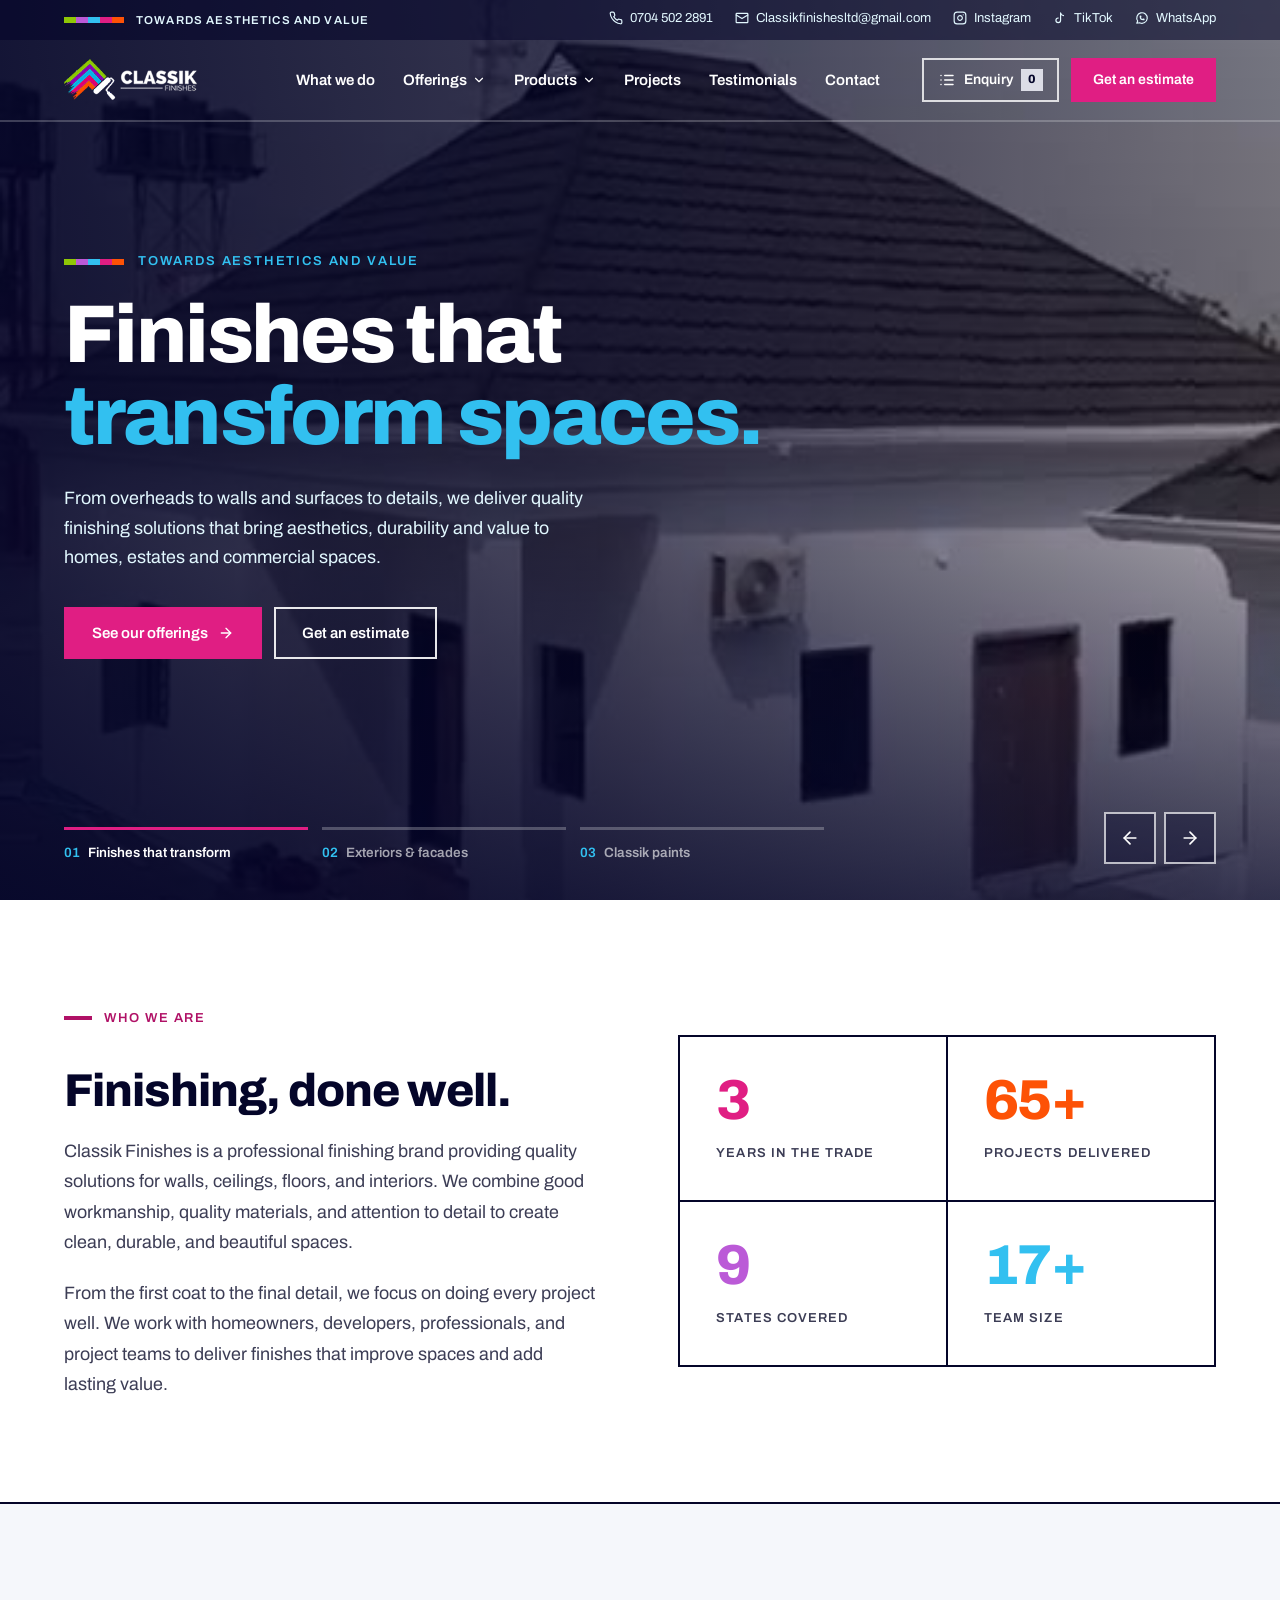
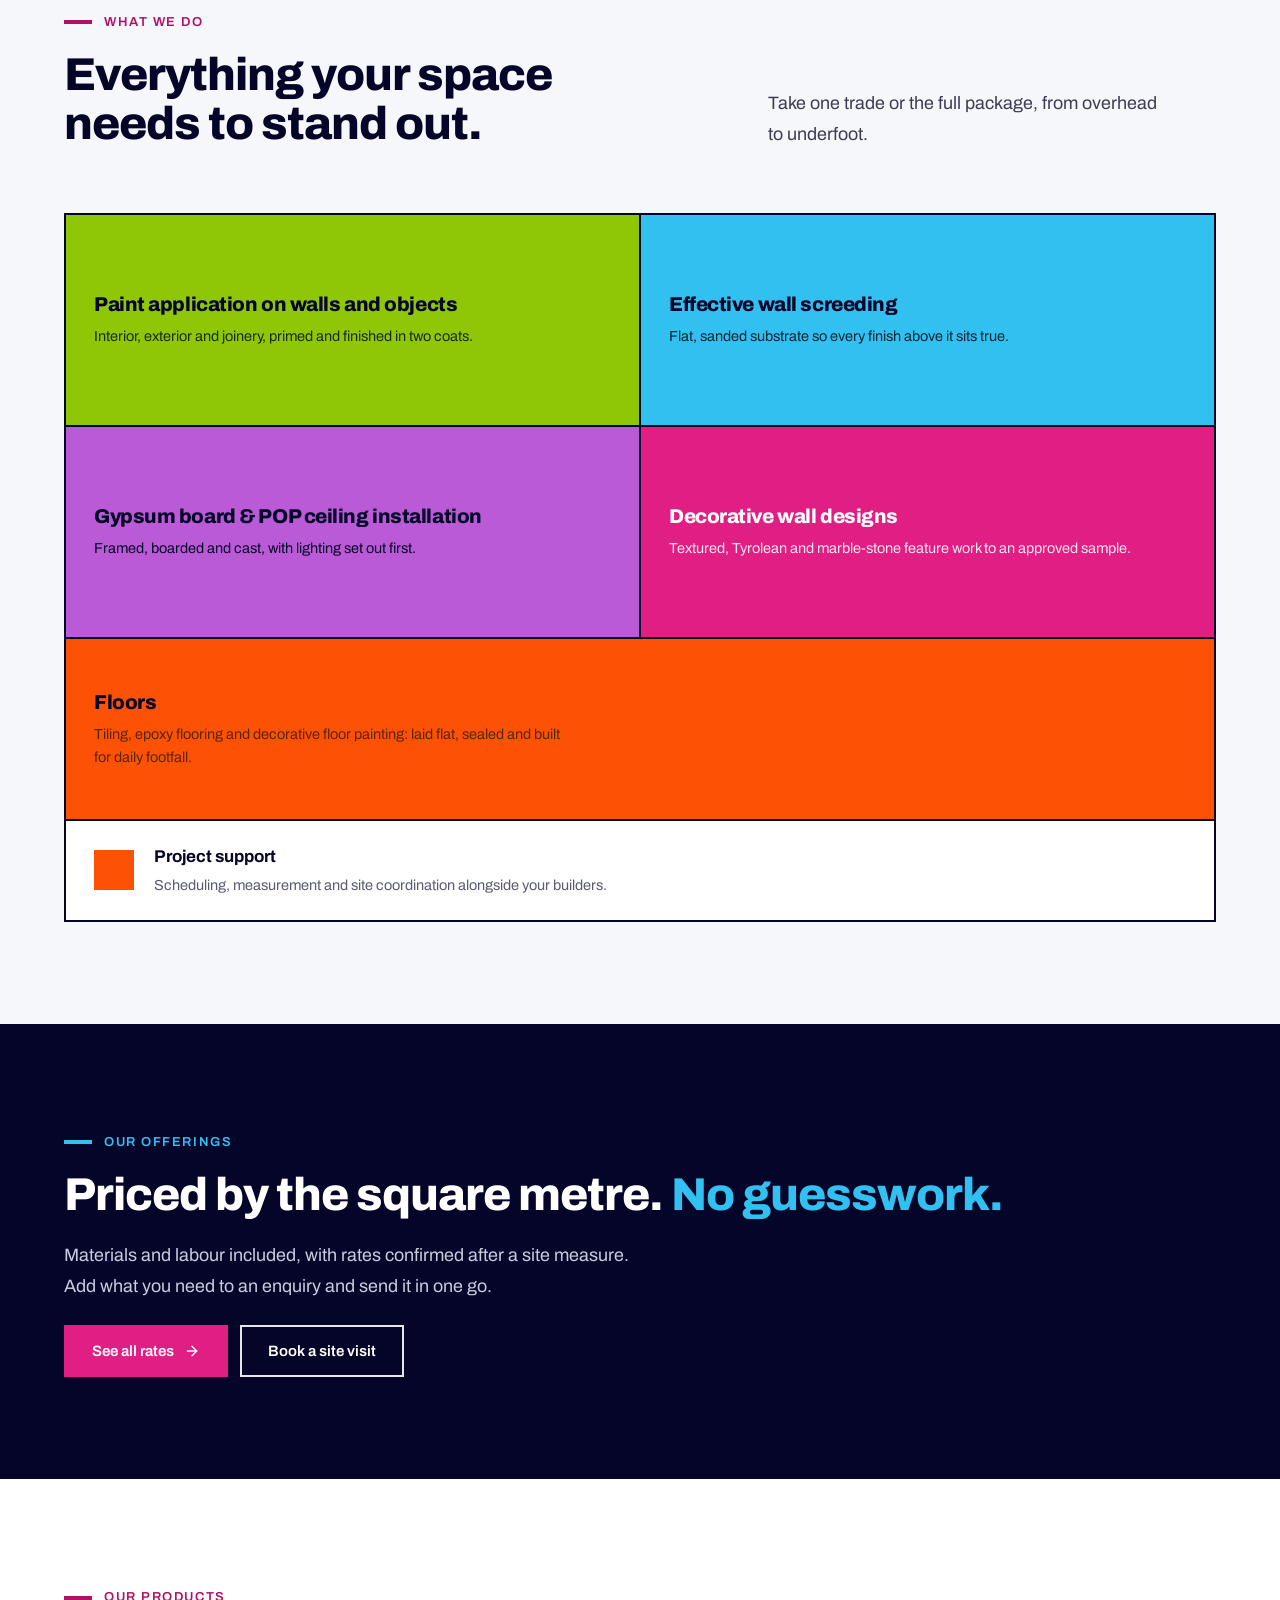
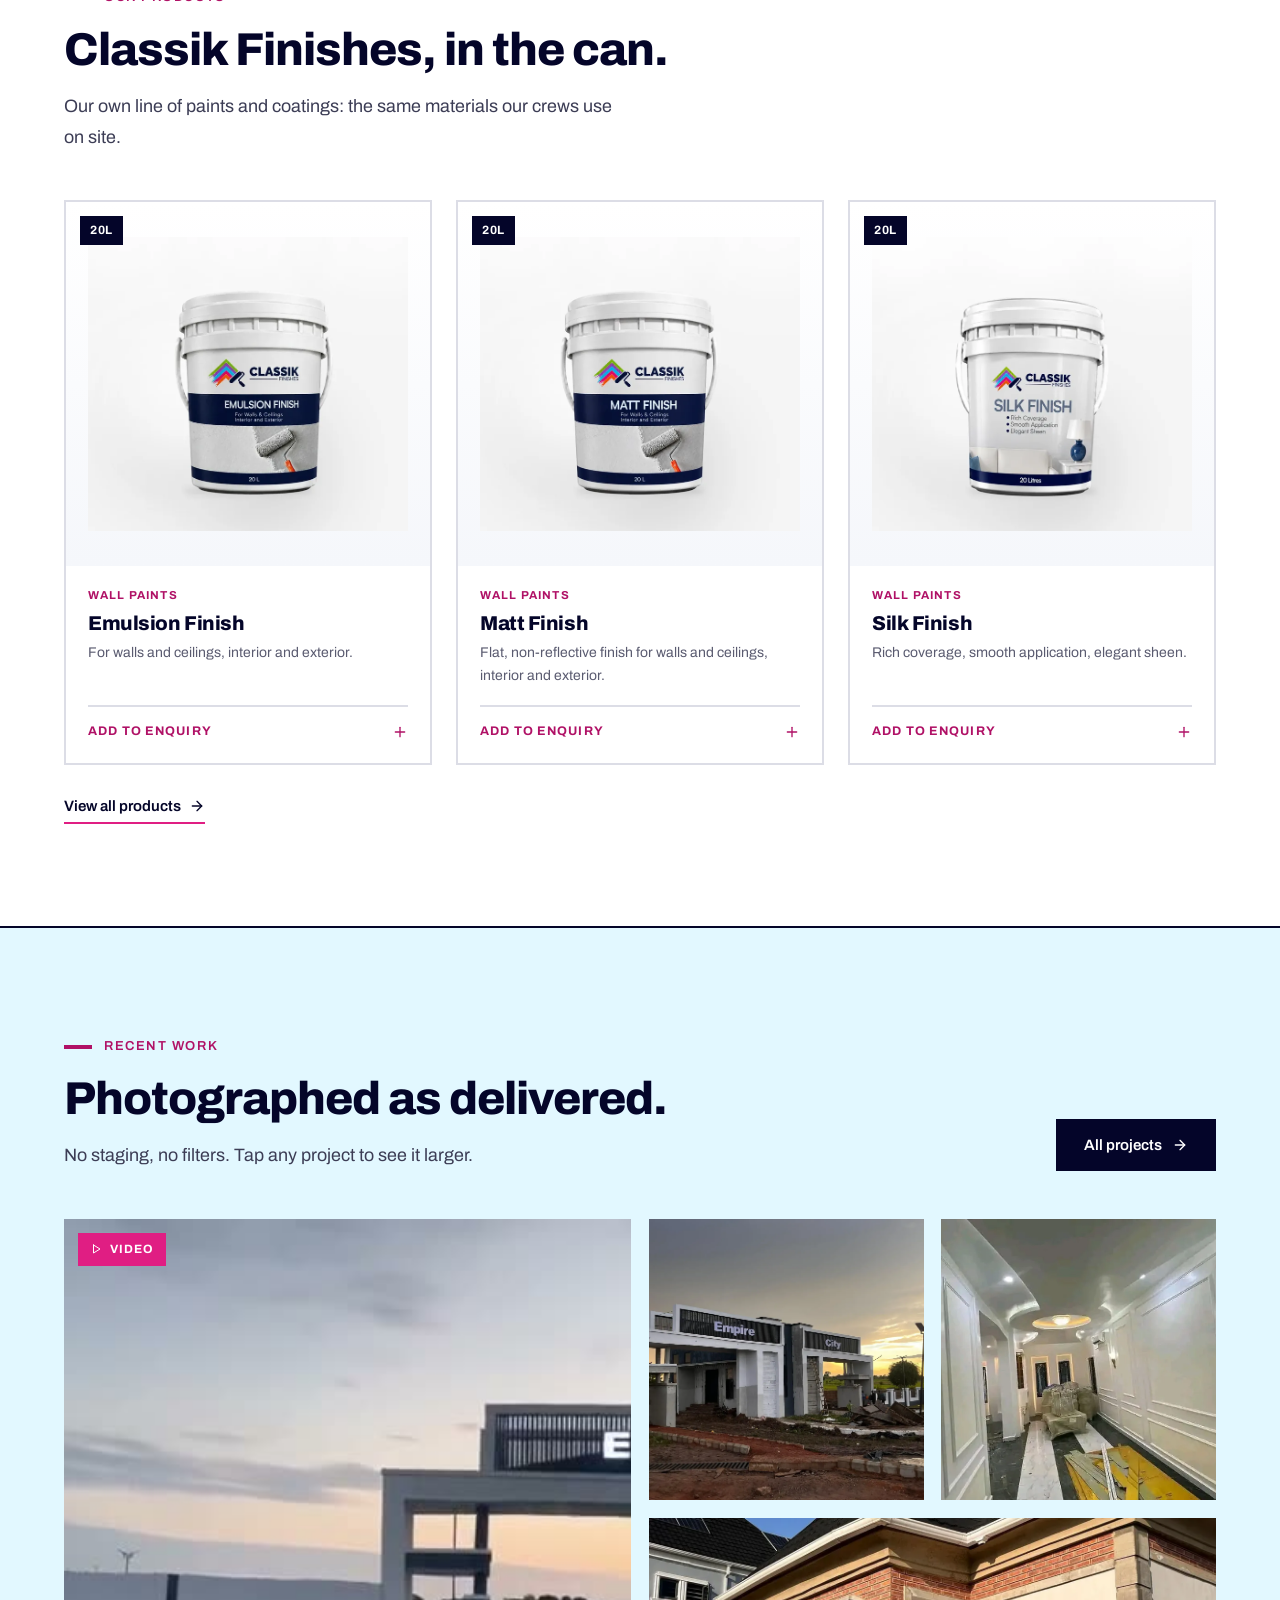
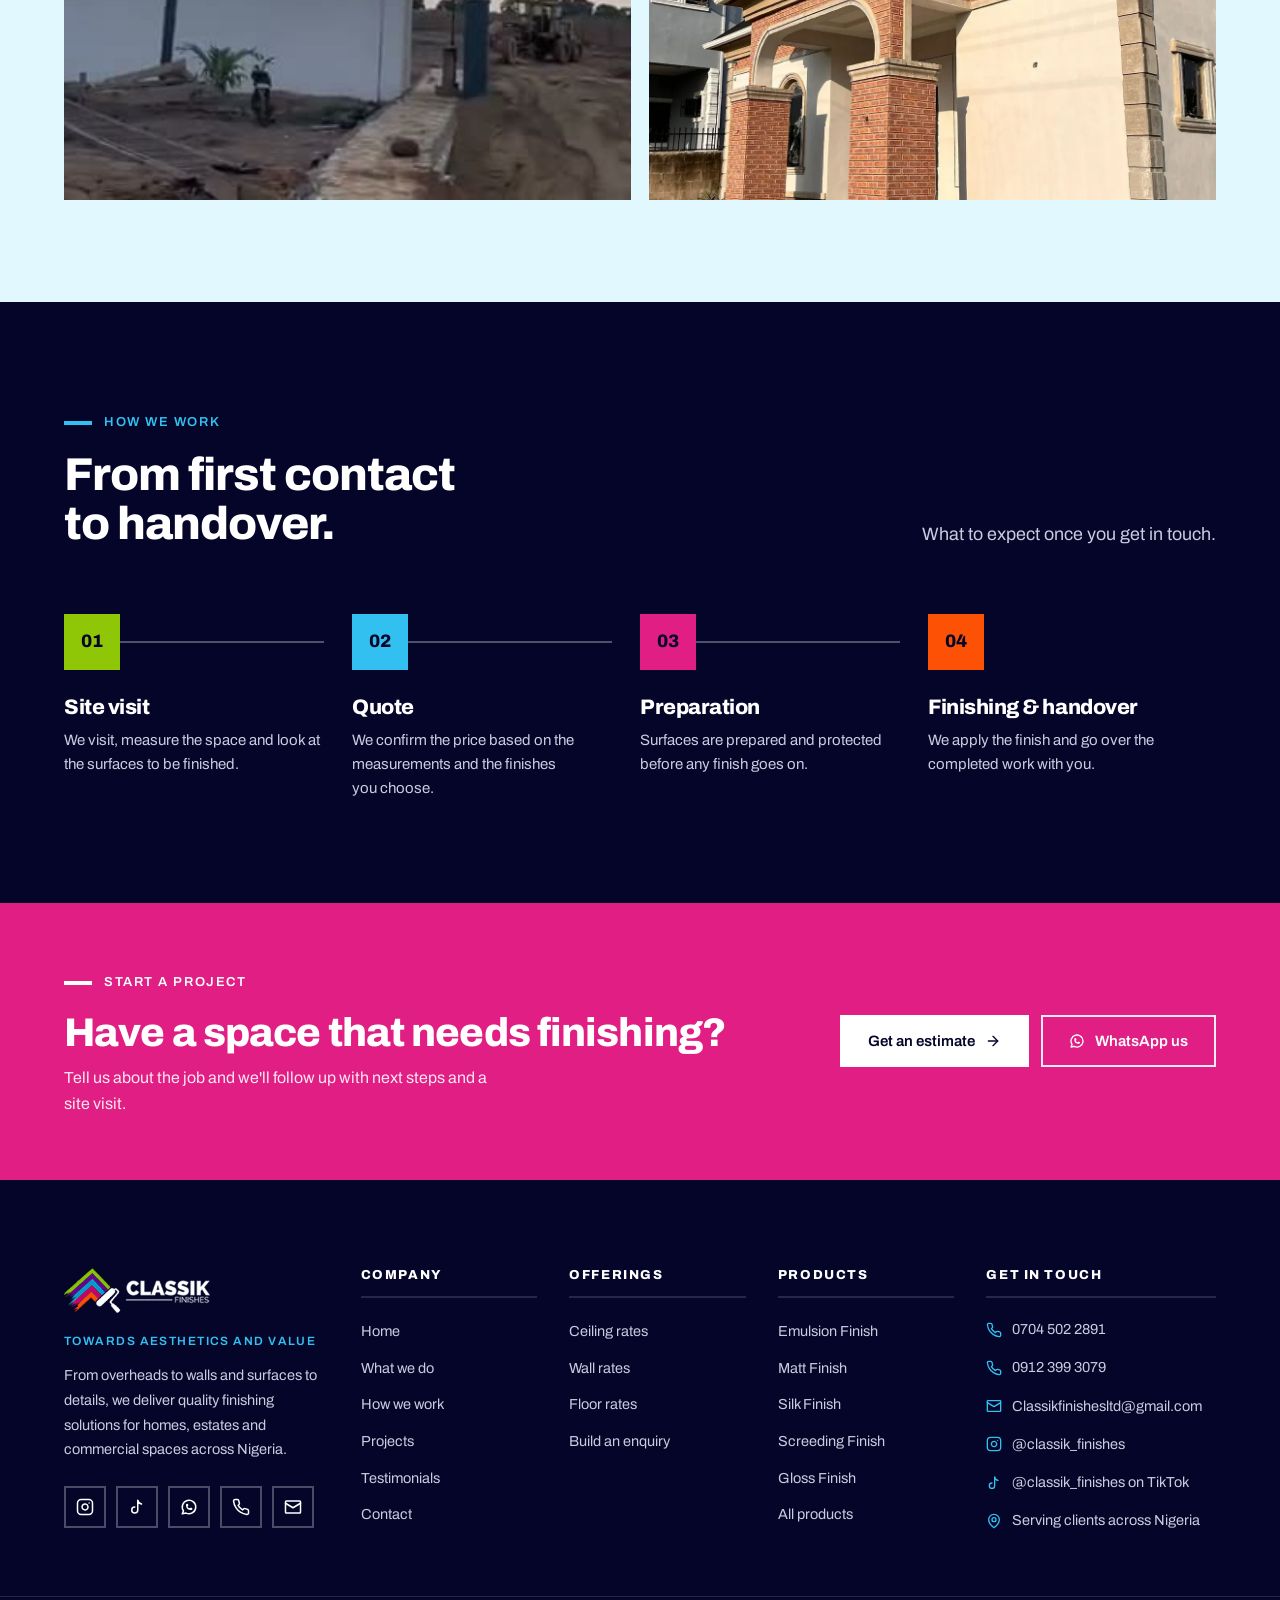
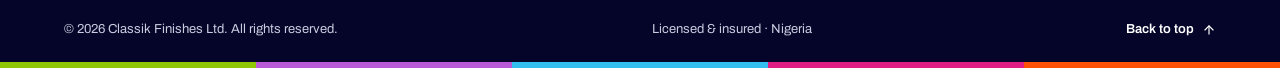
==== index.html @ c13b4e9f "Add Screeding Finish product; product showcase image on hero slide 3 - Screeding Finish (20L, base c" ====
<!DOCTYPE html>
<html lang="en">
<head>
<meta charset="utf-8">
<meta name="viewport" content="width=device-width, initial-scale=1">
<title>Classik Finishes — Painting, screeding, ceilings and floors in Nigeria</title>
<meta name="description" content="Classik Finishes delivers quality finishing for homes, estates and commercial spaces: paint application, wall screeding, POP and gypsum ceilings, decorative walls and floors, plus our own line of paints.">
<meta name="theme-color" content="#040529">
<meta property="og:title" content="Classik Finishes — Finishes that transform spaces">
<meta property="og:description" content="Quality finishing solutions for homes, estates and commercial spaces across Nigeria.">
<meta property="og:image" content="assets/img/exterior-after-porch.webp">
<link rel="icon" href="assets/img/favicon.png">
<link rel="preconnect" href="https://fonts.googleapis.com">
<link rel="preconnect" href="https://fonts.gstatic.com" crossorigin>
<link rel="stylesheet" href="https://fonts.googleapis.com/css2?family=Archivo:wght@400;500;600;700;800&display=swap">
<link rel="stylesheet" href="assets/css/site.css">
<script>document.documentElement.classList.add("js")</script>
<script src="assets/js/data.js"></script>
<script src="assets/js/site.js" defer></script>
</head>
<body id="top" class="has-hero" data-page="home">
<script src="assets/js/layout.js" data-part="header"></script>

<main id="main">

  <!-- Hero slider -->
  <section class="hero" data-hero aria-roledescription="carousel" aria-label="Highlights">
    <div class="hero-slide is-active" aria-roledescription="slide" aria-label="1 of 3">
      <div class="hero-media">
        <video src="uploads/videos/shiju-video1-web.mp4" poster="assets/img/poster-shiju-video1.jpg" muted playsinline preload="auto" aria-hidden="true"></video>
      </div>
      <div class="container hero-content">
        <p class="hero-kicker hero-anim"><span class="brandbar" aria-hidden="true"><i></i><i></i><i></i><i></i><i></i></span>Towards aesthetics and value</p>
        <h1 class="hero-title hero-anim">Finishes that <span class="hl-cyan">transform spaces.</span></h1>
        <p class="hero-copy hero-anim">From overheads to walls and surfaces to details, we deliver quality finishing solutions that bring aesthetics, durability and value to homes, estates and commercial spaces.</p>
        <div class="btn-row hero-anim">
          <a class="btn btn-primary" href="offerings/">See our offerings <svg class="icon" width="16" height="16" viewBox="0 0 24 24" fill="none" stroke="currentColor" stroke-width="2" stroke-linecap="round" stroke-linejoin="round" aria-hidden="true"><path d="M5 12h14"/><path d="m12 5 7 7-7 7"/></svg></a>
          <a class="btn btn-outline-light" href="contact/">Get an estimate</a>
        </div>
      </div>
    </div>

    <div class="hero-slide" aria-roledescription="slide" aria-label="2 of 3">
      <div class="hero-media"><video src="uploads/videos/shiju-video2-web.mp4" poster="assets/img/poster-shiju-video2.jpg" muted playsinline preload="metadata" aria-hidden="true"></video></div>
      <div class="container hero-content">
        <p class="hero-kicker hero-anim"><span class="brandbar" aria-hidden="true"><i></i><i></i><i></i><i></i><i></i></span>Exteriors &amp; facades</p>
        <p class="hero-title hero-anim">Exteriors brought <span class="hl-green">back to life.</span></p>
        <p class="hero-copy hero-anim">Screeded, primed and coated to last. See what a Classik finish does for a building, from bare render to handover.</p>
        <div class="btn-row hero-anim">
          <a class="btn btn-primary" href="projects/">View our projects <svg class="icon" width="16" height="16" viewBox="0 0 24 24" fill="none" stroke="currentColor" stroke-width="2" stroke-linecap="round" stroke-linejoin="round" aria-hidden="true"><path d="M5 12h14"/><path d="m12 5 7 7-7 7"/></svg></a>
          <a class="btn btn-outline-light" href="offerings/#walls">Wall finishes</a>
        </div>
      </div>
    </div>

    <div class="hero-slide is-product" aria-roledescription="slide" aria-label="3 of 3">
      <div class="hero-media"><img src="assets/img/hero-products-showcase.webp" alt="Classik Matt, Silk and Emulsion Finish tins"></div>
      <div class="container hero-content">
        <p class="hero-kicker hero-anim"><span class="brandbar" aria-hidden="true"><i></i><i></i><i></i><i></i><i></i></span>Classik paints</p>
        <p class="hero-title hero-anim">The paint our crews use, <span class="hl-amber">in the can.</span></p>
        <p class="hero-copy hero-anim">Emulsion, silk, gloss, Graphitex and more. Our own line of paints and coatings, available to buy directly.</p>
        <div class="btn-row hero-anim">
          <a class="btn btn-primary" href="products/">Shop products <svg class="icon" width="16" height="16" viewBox="0 0 24 24" fill="none" stroke="currentColor" stroke-width="2" stroke-linecap="round" stroke-linejoin="round" aria-hidden="true"><path d="M5 12h14"/><path d="m12 5 7 7-7 7"/></svg></a>
          <a class="btn btn-outline-light" href="#what-we-do">What we do</a>
        </div>
      </div>
    </div>

    <div class="hero-controls">
      <div class="container hero-controls-inner">
        <div class="hero-tabs">
          <button type="button" class="hero-tab is-active"><span class="hero-tab-bar"><i></i></span><span class="hero-tab-num">01</span><span class="hero-tab-label">Finishes that transform</span></button>
          <button type="button" class="hero-tab"><span class="hero-tab-bar"><i></i></span><span class="hero-tab-num">02</span><span class="hero-tab-label">Exteriors &amp; facades</span></button>
          <button type="button" class="hero-tab"><span class="hero-tab-bar"><i></i></span><span class="hero-tab-num">03</span><span class="hero-tab-label">Classik paints</span></button>
        </div>
        <div class="hero-arrows">
          <button type="button" class="hero-arrow" data-hero-prev aria-label="Previous slide"><svg class="icon" width="20" height="20" viewBox="0 0 24 24" fill="none" stroke="currentColor" stroke-width="2" stroke-linecap="round" stroke-linejoin="round" aria-hidden="true"><path d="M19 12H5"/><path d="m12 19-7-7 7-7"/></svg></button>
          <button type="button" class="hero-arrow" data-hero-next aria-label="Next slide"><svg class="icon" width="20" height="20" viewBox="0 0 24 24" fill="none" stroke="currentColor" stroke-width="2" stroke-linecap="round" stroke-linejoin="round" aria-hidden="true"><path d="M5 12h14"/><path d="m12 5 7 7-7 7"/></svg></button>
        </div>
      </div>
    </div>
  </section>

  <!-- Who we are + stats -->
  <section class="section" id="who-we-are">
    <div class="container split">
      <div class="split-body reveal">
        <p class="eyebrow">Who we are</p>
        <h2 class="h-2">Finishing, done well.</h2>
        <p class="lead">Classik Finishes is a professional finishing brand providing quality solutions for walls, ceilings, floors, and interiors. We combine good workmanship, quality materials, and attention to detail to create clean, durable, and beautiful spaces.</p>
        <p class="lead">From the first coat to the final detail, we focus on doing every project well. We work with homeowners, developers, professionals, and project teams to deliver finishes that improve spaces and add lasting value.</p>
      </div>
      <div class="stats stats-2 reveal-stagger" data-render="stats"></div>
    </div>
  </section>

  <!-- What we do -->
  <section class="section section-soft" id="what-we-do" style="border-top:2px solid var(--ink)">
    <div class="container">
      <div class="section-head reveal">
        <div>
          <p class="eyebrow">What we do</p>
          <h2 class="h-2">Everything your space needs to stand out.</h2>
        </div>
        <p class="lead">Take one trade or the full package, from overhead to underfoot.</p>
      </div>
      <div class="offer-grid reveal-stagger">
        <div class="offer-card" style="--bg:#8FC706; --fg:#040529; --sub:#1a2b08">
          <h3>Paint application on walls and objects</h3>
          <p>Interior, exterior and joinery, primed and finished in two coats.</p>
        </div>
        <div class="offer-card" style="--bg:#32C0F0; --fg:#040529; --sub:#062733">
          <h3>Effective wall screeding</h3>
          <p>Flat, sanded substrate so every finish above it sits true.</p>
        </div>
        <div class="offer-card" style="--bg:#BB5AD7; --fg:#040529; --sub:#040529">
          <h3>Gypsum board &amp; POP ceiling installation</h3>
          <p>Framed, boarded and cast, with lighting set out first.</p>
        </div>
        <div class="offer-card" style="--bg:#E01E83; --fg:#ffffff; --sub:#FDE7F1">
          <h3>Decorative wall designs</h3>
          <p>Textured, Tyrolean and marble-stone feature work to an approved sample.</p>
        </div>
        <div class="offer-card offer-card-wide" style="--bg:#FD5206; --fg:#040529; --sub:#5a2600">
          <h3>Floors</h3>
          <p>Tiling, epoxy flooring and decorative floor painting: laid flat, sealed and built for daily footfall.</p>
        </div>
      </div>
      <div class="offer-support">
        <span class="offer-support-sw" aria-hidden="true"></span>
        <span><strong>Project support</strong><span>Scheduling, measurement and site coordination alongside your builders.</span></span>
      </div>
    </div>
  </section>

  <!-- Offerings teaser -->
  <section class="section section-ink">
    <div class="container head-with-actions reveal" style="margin-bottom:0; align-items:center">
      <div>
        <p class="eyebrow eyebrow-light">Our offerings</p>
        <h2 class="h-2">Priced by the square metre. <span class="accent-cyan">No guesswork.</span></h2>
        <p class="lead" style="color:#c9ccdf; margin-top:20px">Materials and labour included, with rates confirmed after a site measure. Add what you need to an enquiry and send it in one go.</p>
      </div>
      <div class="btn-row">
        <a class="btn btn-primary" href="offerings/">See all rates <svg class="icon" width="16" height="16" viewBox="0 0 24 24" fill="none" stroke="currentColor" stroke-width="2" stroke-linecap="round" stroke-linejoin="round" aria-hidden="true"><path d="M5 12h14"/><path d="m12 5 7 7-7 7"/></svg></a>
        <a class="btn btn-outline-light" href="contact/">Book a site visit</a>
      </div>
    </div>
  </section>

  <!-- Products -->
  <section class="section">
    <div class="container">
      <div class="head-with-actions reveal">
        <div>
          <p class="eyebrow">Our products</p>
          <h2 class="h-2">Classik Finishes, in the can.</h2>
          <p class="lead" style="margin-top:16px">Our own line of paints and coatings: the same materials our crews use on site.</p>
        </div>
      </div>
      <div class="card-grid card-grid-3 reveal-stagger" id="home-products" data-render="products" data-limit="3" data-hide-price></div>
      <p style="margin-top:28px"><a class="link-arrow" href="products/">View all products <svg class="icon" width="16" height="16" viewBox="0 0 24 24" fill="none" stroke="currentColor" stroke-width="2" stroke-linecap="round" stroke-linejoin="round" aria-hidden="true"><path d="M5 12h14"/><path d="m12 5 7 7-7 7"/></svg></a></p>
    </div>
  </section>

  <!-- Featured projects -->
  <section class="section section-pale">
    <div class="container">
      <div class="head-with-actions reveal">
        <div>
          <p class="eyebrow">Recent work</p>
          <h2 class="h-2">Photographed as delivered.</h2>
          <p class="lead" style="margin-top:16px">No staging, no filters. Tap any project to see it larger.</p>
        </div>
        <a class="btn btn-ink" href="projects/">All projects <svg class="icon" width="16" height="16" viewBox="0 0 24 24" fill="none" stroke="currentColor" stroke-width="2" stroke-linecap="round" stroke-linejoin="round" aria-hidden="true"><path d="M5 12h14"/><path d="m12 5 7 7-7 7"/></svg></a>
      </div>
      <div class="work-grid work-grid-home reveal-stagger" data-render="projects" data-variant="home"></div>
    </div>
  </section>

  <!-- How we work -->
  <section class="section section-ink" id="how-we-work">
    <div class="container">
      <div class="section-head reveal">
        <div>
          <p class="eyebrow eyebrow-light">How we work</p>
          <h2 class="h-2">From first contact to handover.</h2>
        </div>
        <p class="lead" style="color:#c9ccdf">What to expect once you get in touch.</p>
      </div>
      <ol class="steps reveal-stagger" style="list-style:none; padding:0; margin:0">
        <li class="step" style="--c:#8FC706"><div class="step-marker"><b>01</b><i></i></div><h3>Site visit</h3><p>We visit, measure the space and look at the surfaces to be finished.</p></li>
        <li class="step" style="--c:#32C0F0"><div class="step-marker"><b>02</b><i></i></div><h3>Quote</h3><p>We confirm the price based on the measurements and the finishes you choose.</p></li>
        <li class="step" style="--c:#E01E83"><div class="step-marker"><b>03</b><i></i></div><h3>Preparation</h3><p>Surfaces are prepared and protected before any finish goes on.</p></li>
        <li class="step" style="--c:#FD5206"><div class="step-marker"><b>04</b><i></i></div><h3>Finishing &amp; handover</h3><p>We apply the finish and go over the completed work with you.</p></li>
      </ol>
    </div>
  </section>

</main>

<script src="assets/js/layout.js" data-part="footer"></script>
</body>
</html>
---- assets/css/site.css ----
/* Classik Finishes — site stylesheet.
   Brand: ink #040529, pale blue #E2F8FF, pink #E01E83, green #8FC706, purple #BB5AD7, cyan #32C0F0, orange #FD5206.
   Square corners and 2px ink rules throughout. */

:root {
  --ink: #040529;
  --ink-2: #0b0d3d;
  --pale: #E2F8FF;
  --white: #ffffff;
  --pink: #E01E83;
  --pink-deep: #B01166;
  --pink-press: #C71774;
  --green: #8FC706;
  --purple: #BB5AD7;
  --cyan: #32C0F0;
  --orange: #FD5206;
  --amber: #FD9A06;

  --text: #2a2b45;
  --text-2: #3c3d55;
  --text-3: #5a5b70;
  --rule: #dcdde6;
  --bg-soft: #f5f7fb;

  --font: "Archivo", system-ui, -apple-system, "Segoe UI", sans-serif;
  --container: 1240px;
  --gutter: clamp(16px, 5vw, 72px);
  --section: clamp(64px, 8vw, 120px);
  --topbar-h: 40px;
  --mainbar-h: 80px;
  --ease: cubic-bezier(.2, .8, .2, 1);
}
@media (max-width: 1080px) { :root { --topbar-h: 0px; --mainbar-h: 68px; } }

*, *::before, *::after { box-sizing: border-box; }
html { scroll-behavior: smooth; scroll-padding-top: calc(var(--mainbar-h) + 16px); -webkit-text-size-adjust: 100%; }
@media (prefers-reduced-motion: reduce) { html { scroll-behavior: auto; } }
body { margin: 0; font-family: var(--font); font-size: 16px; line-height: 1.6; color: var(--ink); background: var(--white); text-wrap: pretty; overflow-x: hidden; }
img, video { max-width: 100%; display: block; }
h1, h2, h3, h4 { font-weight: 800; line-height: 1.08; letter-spacing: -0.022em; margin: 0; color: var(--ink); text-wrap: balance; }
p { margin: 0; }
a { color: var(--pink-deep); text-decoration: none; }
a:hover { color: var(--pink); }
ul { margin: 0; padding: 0; list-style: none; }
button { font: inherit; }
:focus-visible { outline: 2px solid var(--pink); outline-offset: 2px; }
::selection { background: #fbd0e6; color: var(--ink); }
[hidden] { display: none !important; }
ol.breadcrumb { list-style: none; padding: 0; margin-top: 0; }
.sr-only { position: absolute; width: 1px; height: 1px; padding: 0; margin: -1px; overflow: hidden; clip: rect(0 0 0 0); white-space: nowrap; border: 0; }
.skip-link { position: absolute; left: 12px; top: -60px; z-index: 1000; background: var(--ink); color: #fff; padding: 10px 16px; }
.skip-link:focus { top: 12px; color: #fff; }
.icon { flex-shrink: 0; display: inline-block; vertical-align: middle; }

.container { width: 100%; max-width: calc(var(--container) + 2 * var(--gutter)); margin: 0 auto; padding-inline: var(--gutter); }
.section { padding-block: var(--section); }
.section-tight { padding-block: clamp(48px, 6vw, 80px); }
.section-pale { background: var(--pale); border-block: 2px solid var(--ink); }
.section-soft { background: var(--bg-soft); }
.section-ink { background: var(--ink); color: #fff; }
.section-ink h2, .section-ink h3 { color: #fff; }

/* ---------- Type helpers ---------- */
.eyebrow { display: inline-flex; align-items: center; gap: 12px; font-size: 13px; font-weight: 600; letter-spacing: 0.12em; text-transform: uppercase; color: var(--pink-deep); margin-bottom: 18px; }
.eyebrow::before { content: ""; width: 28px; height: 4px; background: currentColor; }
.eyebrow-light { color: var(--cyan); }
.h-display { font-size: clamp(40px, 6vw, 80px); line-height: 1.02; letter-spacing: -0.03em; }
.h-1 { font-size: clamp(34px, 4.6vw, 60px); line-height: 1.04; letter-spacing: -0.028em; }
.h-2 { font-size: clamp(28px, 3.6vw, 46px); line-height: 1.07; }
.h-3 { font-size: clamp(22px, 2.3vw, 28px); line-height: 1.15; letter-spacing: -0.015em; }
.lead { font-size: clamp(16px, 1.4vw, 18.5px); line-height: 1.7; color: var(--text-2); max-width: 60ch; }
.muted { color: var(--text-3); }
.accent-pink { color: var(--pink); }
.accent-cyan { color: var(--cyan); }
.section-head { display: grid; grid-template-columns: minmax(0, 1.4fr) minmax(0, 1fr); gap: 20px clamp(32px, 6vw, 96px); align-items: end; margin-bottom: clamp(36px, 5vw, 64px); }
.section-head .lead { justify-self: end; }
@media (max-width: 820px) { .section-head { grid-template-columns: 1fr; } .section-head .lead { justify-self: start; } }

.brandbar { display: inline-flex; height: 6px; width: 60px; flex-shrink: 0; }
.brandbar i { flex: 1; }
.brandbar i:nth-child(1) { background: var(--green); }
.brandbar i:nth-child(2) { background: var(--purple); }
.brandbar i:nth-child(3) { background: var(--cyan); }
.brandbar i:nth-child(4) { background: var(--pink); }
.brandbar i:nth-child(5) { background: var(--orange); }
.brandbar-lg { display: flex; width: min(100%, 420px); height: 10px; }

/* ---------- Buttons & links ---------- */
.btn { display: inline-flex; align-items: center; justify-content: flex-start; gap: 10px; min-height: 52px; padding: 14px 26px; border: 2px solid transparent; font-size: 15px; font-weight: 600; line-height: 1.2; cursor: pointer; transition: background 200ms ease, color 200ms ease, border-color 200ms ease, transform 200ms ease; text-align: left; }
.btn .icon { transition: transform 200ms ease; }
.btn:hover .icon { transform: translateX(3px); }
.btn-sm { min-height: 44px; padding: 10px 20px; font-size: 14px; }
.btn-block { display: flex; width: 100%; }
.btn-primary { background: var(--pink); border-color: var(--pink); color: #fff; }
.btn-primary:hover { background: var(--pink-press); border-color: var(--pink-press); color: #fff; }
.btn-primary:active { background: var(--pink-deep); }
.btn-ink { background: var(--ink); border-color: var(--ink); color: #fff; }
.btn-ink:hover { background: var(--ink-2); color: #fff; }
.btn-outline { background: transparent; border-color: var(--ink); color: var(--ink); }
.btn-outline:hover { background: var(--ink); color: #fff; }
.btn-light { background: #fff; border-color: #fff; color: var(--ink); }
.btn-light:hover { background: var(--pale); border-color: var(--pale); color: var(--ink); }
.btn-outline-light { background: transparent; border-color: rgba(255,255,255,.9); color: #fff; }
.btn-outline-light:hover { background: #fff; color: var(--ink); }
.btn-row { display: flex; flex-wrap: wrap; gap: 12px; }
.link-arrow { display: inline-flex; align-items: center; gap: 8px; font-weight: 600; font-size: 15px; color: var(--ink); border-bottom: 2px solid var(--pink); padding-bottom: 4px; }
.link-arrow .icon { transition: transform 200ms ease; }
.link-arrow:hover { color: var(--pink-deep); }
.link-arrow:hover .icon { transform: translateX(4px); }
.section-ink .link-arrow, .link-arrow-light { color: #fff; border-color: var(--cyan); }
.section-ink .link-arrow:hover, .link-arrow-light:hover { color: var(--cyan); }

/* ---------- Header ---------- */
.site-header { position: sticky; top: calc(-1 * var(--topbar-h)); z-index: 100; background: #fff; transition: background 260ms ease, box-shadow 260ms ease, transform 300ms var(--ease); }
.topbar { background: var(--ink); color: #E2F8FF; font-size: 13px; height: var(--topbar-h); overflow: hidden; }
.topbar-inner { height: 100%; display: flex; align-items: center; justify-content: space-between; gap: 24px; }
.topbar-tag { display: flex; align-items: center; gap: 12px; letter-spacing: .1em; text-transform: uppercase; font-size: 11.5px; font-weight: 600; }
.topbar-links { display: flex; align-items: center; gap: 22px; }
.topbar-links a { display: inline-flex; align-items: center; gap: 7px; color: #E2F8FF; }
.topbar-links a:hover { color: var(--cyan); }
@media (max-width: 1080px) { .topbar { display: none; } }

.mainbar { position: relative; border-bottom: 2px solid var(--ink); background: inherit; }
.mainbar-inner { height: var(--mainbar-h); display: flex; align-items: center; gap: 28px; }
.brand { position: relative; display: block; flex-shrink: 0; margin-right: auto; }
.brand img { height: 42px; width: auto; }
.brand .brand-light { position: absolute; inset: 0; opacity: 0; }
@media (max-width: 1080px) { .brand img { height: 36px; } }

.primary-nav > ul { display: flex; align-items: stretch; height: var(--mainbar-h); }
.nav-item { display: flex; }
.nav-link { position: relative; display: flex; align-items: center; gap: 5px; padding: 0 14px; font-size: 15px; font-weight: 600; color: var(--ink); white-space: nowrap; }
.nav-link::after { content: ""; position: absolute; left: 14px; right: 14px; bottom: -2px; height: 4px; background: var(--pink); transform: scaleX(0); transform-origin: left; transition: transform 240ms var(--ease); }
.nav-link:hover, .nav-item:focus-within > .nav-link { color: var(--ink); }
.nav-item:hover > .nav-link::after, .nav-item:focus-within > .nav-link::after, .nav-link[aria-current="page"]::after { transform: scaleX(1); }
.nav-link .icon { transition: transform 200ms ease; }
.nav-item:hover > .nav-link .icon { transform: rotate(180deg); }

.mega { position: absolute; left: 0; right: 0; top: 100%; background: #fff; border-bottom: 2px solid var(--ink); box-shadow: 0 30px 60px -30px rgba(4,5,41,.35); opacity: 0; visibility: hidden; transform: translateY(-8px); transition: opacity 200ms ease, transform 240ms var(--ease), visibility 0s linear 240ms; margin-top: 2px; }
.nav-item.has-mega:hover > .mega, .nav-item.has-mega:focus-within > .mega, .nav-item.is-open > .mega { opacity: 1; visibility: visible; transform: none; transition-delay: 0s; }
.nav-item.is-closed > .mega { opacity: 0 !important; visibility: hidden !important; }
.mega-inner { display: grid; grid-template-columns: minmax(0, 1fr) minmax(0, 1.6fr) minmax(0, .9fr); gap: 40px; padding-block: 40px 44px; }
.mega-intro { border-right: 2px solid var(--rule); padding-right: 32px; }
.mega-blurb { font-size: 21px; font-weight: 800; line-height: 1.25; letter-spacing: -.015em; margin-bottom: 26px; color: var(--ink); }
.mega-links { display: grid; gap: 6px 28px; align-content: start; }
.mega-links.is-two-col { grid-template-columns: 1fr 1fr; }
.mega-links a { display: block; padding: 12px 0; border-bottom: 1px solid var(--rule); color: var(--ink); }
.mega-link-title { display: flex; align-items: center; justify-content: space-between; font-weight: 600; font-size: 16px; }
.mega-link-title .icon { color: var(--pink); opacity: 0; transform: translateX(-6px); transition: opacity 200ms ease, transform 200ms ease; }
.mega-links a:hover .mega-link-title .icon { opacity: 1; transform: none; }
.mega-links a:hover .mega-link-title { color: var(--pink-deep); }
.mega-link-desc { display: block; font-size: 13.5px; color: var(--text-3); margin-top: 2px; }
.mega-media { background: var(--pale); aspect-ratio: 4 / 3; overflow: hidden; }
.mega-media img { width: 100%; height: 100%; object-fit: cover; }
.mega-media.is-contain img { object-fit: contain; padding: 18px; }

.header-actions { display: flex; align-items: center; gap: 12px; }
.enquiry-pill { position: relative; display: inline-flex; align-items: center; gap: 8px; height: 44px; padding: 0 14px; border: 2px solid var(--ink); color: var(--ink); font-size: 14px; font-weight: 600; }
.enquiry-pill:hover { background: var(--ink); color: #fff; }
.enquiry-count { min-width: 22px; height: 22px; padding: 0 6px; display: inline-grid; place-items: center; background: var(--rule); color: var(--ink); font-size: 12px; font-weight: 800; }
.enquiry-pill.has-items .enquiry-count { background: var(--pink); color: #fff; }
.enquiry-pill.bump { animation: bump 420ms var(--ease); }
@keyframes bump { 30% { transform: scale(1.12); } }
.menu-toggle { display: none; width: 48px; height: 48px; align-items: center; justify-content: center; background: transparent; border: 2px solid var(--ink); color: var(--ink); cursor: pointer; padding: 0; }
.menu-toggle .menu-close { display: none; }
.menu-toggle[aria-expanded="true"] .menu-open { display: none; }
.menu-toggle[aria-expanded="true"] .menu-close { display: flex; }
.menu-toggle span { display: flex; }

@media (max-width: 1240px) { .nav-link { padding: 0 10px; font-size: 14.5px; } .nav-link::after { left: 10px; right: 10px; } .enquiry-pill-label { display: none; } }
@media (max-width: 1080px) {
  .primary-nav, .header-cta { display: none; }
  .menu-toggle { display: inline-flex; }
  .mainbar-inner { gap: 10px; }
}

.drawer { position: fixed; left: 0; right: 0; top: var(--mainbar-h); bottom: 0; z-index: 99; background: #fff; overflow-y: auto; overscroll-behavior: contain; border-top: 2px solid var(--ink); padding: 8px var(--gutter) 32px; animation: drawerIn 280ms var(--ease); }
@keyframes drawerIn { from { opacity: 0; transform: translateY(-10px); } }
.drawer[hidden] { display: none; }
.drawer-link { display: flex; align-items: center; justify-content: space-between; padding: 18px 0; font-size: 20px; font-weight: 800; color: var(--ink); border-bottom: 1px solid var(--rule); cursor: pointer; list-style: none; }
.drawer-link::-webkit-details-marker { display: none; }
.drawer details[open] > summary .icon { transform: rotate(180deg); }
.drawer-sub { padding: 6px 0 14px 14px; border-left: 4px solid var(--pink); margin: 12px 0 8px; }
.drawer-sub a { display: block; padding: 9px 0; font-size: 16px; color: var(--text); }
.drawer-foot { display: grid; gap: 12px; margin-top: 28px; }
.drawer-foot p { font-size: 15px; margin-top: 8px; }
body.drawer-open { overflow: hidden; }

/* Transparent header over the homepage hero */
.has-hero .site-header { position: fixed; top: 0; left: 0; right: 0; background: transparent; }
.has-hero .site-header .topbar { background: rgba(4,5,41,.55); }
.has-hero .site-header .mainbar { border-bottom-color: rgba(255,255,255,.22); }
.has-hero .site-header:not(.is-solid) .nav-link,
.has-hero .site-header:not(.is-solid) .enquiry-pill,
.has-hero .site-header:not(.is-solid) .menu-toggle { color: #fff; border-color: rgba(255,255,255,.8); }
.has-hero .site-header:not(.is-solid) .enquiry-pill:hover { background: #fff; color: var(--ink); }
.has-hero .site-header:not(.is-solid) .brand-light { opacity: 1; }
.has-hero .site-header:not(.is-solid) .brand-dark { opacity: 0; }
.has-hero .site-header.is-solid { background: #fff; box-shadow: 0 10px 30px -18px rgba(4,5,41,.4); }
.has-hero .site-header.is-solid .mainbar { border-bottom-color: var(--ink); }
.has-hero .site-header.is-solid .topbar { background: var(--ink); }
.has-hero .site-header.is-scrolled { transform: translateY(calc(-1 * var(--topbar-h))); }
.brand img { transition: opacity 200ms ease; }

/* ---------- Footer ---------- */
.site-footer { background: var(--ink); color: #c9ccdf; margin-top: 0; }
.footer-cta { background: var(--pink); color: #fff; }
.footer-cta-inner { display: flex; align-items: center; justify-content: space-between; gap: 28px 48px; flex-wrap: wrap; padding-block: clamp(40px, 5vw, 64px); }
.footer-cta .eyebrow { color: #fff; }
.footer-cta-title { font-size: clamp(26px, 3.2vw, 40px); font-weight: 800; line-height: 1.1; letter-spacing: -.022em; color: #fff; }
.footer-cta-copy { margin-top: 10px; color: #FDE7F1; max-width: 52ch; }
.footer-cta-actions { display: flex; gap: 12px; flex-wrap: wrap; }
.footer-cta .btn-outline-light:hover { color: var(--pink-deep); }
.footer-main { padding-block: clamp(56px, 7vw, 88px) clamp(40px, 5vw, 60px); }
.footer-grid { display: grid; grid-template-columns: minmax(0, 1.5fr) repeat(3, minmax(0, 1fr)) minmax(0, 1.3fr); gap: 40px 32px; }
.footer-brand img { height: 46px; width: auto; }
.footer-tag { margin: 18px 0 12px; font-size: 12px; letter-spacing: .12em; text-transform: uppercase; font-weight: 600; color: var(--cyan); }
.footer-brand p:not(.footer-tag) { font-size: 14.5px; line-height: 1.7; max-width: 38ch; }
.social { display: flex; gap: 10px; margin-top: 24px; }
.social a { width: 42px; height: 42px; display: grid; place-items: center; border: 2px solid rgba(255,255,255,.28); color: #fff; transition: background 200ms ease, border-color 200ms ease; }
.social a:hover { background: var(--pink); border-color: var(--pink); color: #fff; }
.footer-title { font-size: 13px; letter-spacing: .12em; text-transform: uppercase; color: #fff; margin-bottom: 20px; padding-bottom: 14px; border-bottom: 2px solid rgba(255,255,255,.14); }
.footer-col li + li { margin-top: 11px; }
.footer-col a, .footer-col span { color: #c9ccdf; font-size: 14.5px; display: inline-flex; align-items: center; gap: 10px; }
.footer-col a:hover { color: #fff; }
.footer-contact .icon { color: var(--cyan); }
.footer-contact a { word-break: break-word; }
.footer-bottom { border-top: 1px solid rgba(255,255,255,.14); }
.footer-bottom-inner { display: flex; justify-content: space-between; align-items: center; gap: 12px 32px; flex-wrap: wrap; padding-block: 22px; font-size: 13px; }
.to-top { display: inline-flex; align-items: center; gap: 8px; color: #fff; font-weight: 600; }
.to-top:hover { color: var(--cyan); }
.brandbar-footer { display: flex; width: 100%; height: 6px; }
@media (max-width: 1080px) { .footer-grid { grid-template-columns: repeat(3, minmax(0, 1fr)); } .footer-brand { grid-column: 1 / -1; } }
@media (max-width: 640px) { .footer-grid { grid-template-columns: 1fr 1fr; } .footer-contact { grid-column: 1 / -1; } }

/* ---------- Home hero slider ---------- */
.hero { position: relative; min-height: max(620px, 100svh); background: var(--ink); color: #fff; overflow: hidden; isolation: isolate; }
.hero-slide { position: absolute; inset: 0; opacity: 0; visibility: hidden; transition: opacity 900ms ease, visibility 0s linear 900ms; }
.hero-slide.is-active { opacity: 1; visibility: visible; transition-delay: 0s; z-index: 1; }
.hero-media { position: absolute; inset: 0; }
.hero-media img, .hero-media video { width: 100%; height: 100%; object-fit: cover; }
.hero-slide.is-active .hero-media img { animation: kenburns 9s ease-out both; }
@keyframes kenburns { from { transform: scale(1.08); } to { transform: scale(1); } }
.hero-slide::after { content: ""; position: absolute; inset: 0; background: linear-gradient(90deg, rgba(4,5,41,.9) 0%, rgba(4,5,41,.7) 45%, rgba(4,5,41,.3) 100%), linear-gradient(0deg, rgba(4,5,41,.7) 0%, rgba(4,5,41,0) 40%); }
/* Product showcase slide: tins sit on the right, so the scrim fades out before them */
.hero-slide.is-product .hero-media img { object-position: 100% center; }
@media (max-width: 900px) { .hero-slide.is-product .hero-media img { object-position: 85% center; } }
@media (min-width: 901px) and (max-width: 1280px) { .hero-slide.is-product .hero-content > * { max-width: 56%; } }
.hero-slide.is-product::after { background: linear-gradient(180deg, rgba(4,5,41,.75) 0%, rgba(4,5,41,0) 24%), linear-gradient(90deg, rgba(4,5,41,.92) 0%, rgba(4,5,41,.78) 32%, rgba(4,5,41,.15) 58%, rgba(4,5,41,0) 72%), linear-gradient(0deg, rgba(4,5,41,.75) 0%, rgba(4,5,41,0) 30%); }
@media (max-width: 900px) { .hero-slide.is-product::after { background: linear-gradient(0deg, rgba(4,5,41,.95) 0%, rgba(4,5,41,.8) 55%, rgba(4,5,41,.25) 100%); } }
.hero-content { position: relative; z-index: 2; height: 100%; display: flex; flex-direction: column; justify-content: center; padding-top: calc(var(--topbar-h) + var(--mainbar-h) + 40px); padding-bottom: 150px; min-height: max(620px, 100svh); }
.hero-content > * { max-width: 820px; }
.hero-kicker { display: inline-flex; align-items: center; gap: 14px; font-size: 13px; font-weight: 600; letter-spacing: .14em; text-transform: uppercase; color: var(--cyan); margin-bottom: 22px; }
.hero h1, .hero .hero-title { font-size: clamp(42px, 6.4vw, 88px); line-height: 1.0; letter-spacing: -0.032em; color: #fff; font-weight: 800; }
.hero-title .hl-cyan { color: var(--cyan); }
.hero-title .hl-green { color: var(--green); }
.hero-title .hl-amber { color: var(--amber); }
.hero-copy { font-size: clamp(16px, 1.4vw, 19px); line-height: 1.65; color: #E2F8FF; max-width: 54ch; margin-top: 26px; }
.hero .btn-row { margin-top: 34px; }
.hero-slide.is-active .hero-anim { animation: rise 800ms var(--ease) both; }
.hero-slide.is-active .hero-anim:nth-child(2) { animation-delay: 120ms; }
.hero-slide.is-active .hero-anim:nth-child(3) { animation-delay: 240ms; }
.hero-slide.is-active .hero-anim:nth-child(4) { animation-delay: 360ms; }
@keyframes rise { from { opacity: 0; transform: translateY(36px); } to { opacity: 1; transform: none; } }

.hero-controls { position: absolute; z-index: 5; left: 0; right: 0; bottom: 0; }
.hero-controls-inner { display: flex; align-items: flex-end; justify-content: space-between; gap: 24px; padding-bottom: 36px; }
.hero-tabs { display: grid; grid-template-columns: repeat(3, minmax(0, 1fr)); gap: 14px; flex: 1; max-width: 760px; }
.hero-tab { text-align: left; background: transparent; border: 0; color: rgba(255,255,255,.62); padding: 0; cursor: pointer; font-size: 13.5px; font-weight: 600; }
.hero-tab-bar { display: block; height: 3px; background: rgba(255,255,255,.25); margin-bottom: 12px; overflow: hidden; }
.hero-tab-bar i { display: block; height: 100%; width: 100%; background: var(--pink); transform: scaleX(0); transform-origin: left; }
.hero-tab.is-active { color: #fff; }
.hero-tab.is-active .hero-tab-bar i { transform: scaleX(1); }
.hero.is-playing .hero-tab.is-active .hero-tab-bar i { animation: progress var(--hero-interval, 7000ms) linear both; }
@keyframes progress { from { transform: scaleX(0); } to { transform: scaleX(1); } }
.hero-tab-num { color: var(--cyan); margin-right: 8px; }
.hero-arrows { display: flex; gap: 8px; }
.hero-arrow { width: 52px; height: 52px; display: grid; place-items: center; background: rgba(4,5,41,.35); border: 2px solid rgba(255,255,255,.7); color: #fff; cursor: pointer; transition: background 200ms ease; }
.hero-arrow:hover { background: #fff; color: var(--ink); }
.hero-scroll { position: absolute; z-index: 5; right: var(--gutter); top: 50%; transform: translateY(-50%) rotate(90deg); transform-origin: right center; font-size: 11px; letter-spacing: .2em; text-transform: uppercase; color: rgba(255,255,255,.7); display: none; }
@media (max-width: 720px) {
  .hero-tab-label { display: none; }
  .hero-tabs { gap: 8px; }
  .hero-content { padding-bottom: 120px; }
}

/* ---------- Inner page banner ---------- */
.page-hero { position: relative; background: var(--ink); color: #fff; overflow: hidden; isolation: isolate; }
.page-hero-media { position: absolute; inset: 0; z-index: -1; }
.page-hero-media img { width: 100%; height: 100%; object-fit: cover; }
.page-hero-media::after { content: ""; position: absolute; inset: 0; background: linear-gradient(90deg, rgba(4,5,41,.94) 0%, rgba(4,5,41,.78) 50%, rgba(4,5,41,.45) 100%); }
.page-hero-inner { padding-block: clamp(56px, 8vw, 110px) clamp(48px, 6vw, 84px); }
.breadcrumb { display: flex; flex-wrap: wrap; align-items: center; gap: 10px; font-size: 13px; letter-spacing: .06em; text-transform: uppercase; color: #aeb3d2; margin-bottom: 28px; }
.breadcrumb a { color: #E2F8FF; }
.breadcrumb a:hover { color: var(--cyan); }
.breadcrumb li + li::before { content: "/"; margin-right: 10px; color: var(--pink); }
.page-hero h1 { font-size: clamp(38px, 5.4vw, 72px); line-height: 1.02; letter-spacing: -.03em; color: #fff; max-width: 18ch; animation: rise 800ms var(--ease) both; }
.page-hero .lead { color: #E2F8FF; margin-top: 22px; animation: rise 800ms var(--ease) 120ms both; }
.page-hero .brandbar-lg { margin-top: clamp(32px, 4vw, 48px); }

/* Sticky in-page subnav (like corporate section tabs) */
.subnav { position: sticky; top: var(--mainbar-h); z-index: 50; background: #fff; border-bottom: 2px solid var(--ink); }
.subnav ul { display: flex; gap: 4px; overflow-x: auto; scrollbar-width: none; }
.subnav ul::-webkit-scrollbar { display: none; }
.subnav a { display: flex; align-items: center; gap: 10px; white-space: nowrap; padding: 18px 16px; font-size: 14.5px; font-weight: 600; color: var(--text-2); border-bottom: 4px solid transparent; margin-bottom: -2px; }
.subnav a:hover { color: var(--ink); }
.subnav a.is-active { color: var(--ink); border-bottom-color: var(--pink); }
.subnav .dot { width: 10px; height: 10px; flex-shrink: 0; }

/* ---------- Stats ---------- */
.stats { display: grid; grid-template-columns: repeat(4, minmax(0, 1fr)); border: 2px solid var(--ink); background: var(--ink); gap: 2px; }
.stat { background: #fff; padding: clamp(24px, 3vw, 36px); }
.stat-value { font-size: clamp(38px, 4.4vw, 60px); font-weight: 800; line-height: 1; letter-spacing: -.03em; }
.stat-label { margin-top: 14px; font-size: 13px; letter-spacing: .08em; text-transform: uppercase; color: var(--text-2); font-weight: 600; }
.stats-2 { grid-template-columns: repeat(2, minmax(0, 1fr)); }
@media (max-width: 720px) { .stats { grid-template-columns: repeat(2, minmax(0, 1fr)); } }

/* ---------- Split intro ---------- */
.split { display: grid; grid-template-columns: repeat(2, minmax(0, 1fr)); gap: clamp(36px, 6vw, 96px); align-items: center; }
.split-top { align-items: start; }
.split > .split-body > * + * { margin-top: 20px; }
.split .h-2 + .lead { margin-top: 20px; }
@media (max-width: 900px) { .split { grid-template-columns: 1fr; } }
.statement { font-size: clamp(26px, 3.2vw, 42px); line-height: 1.16; letter-spacing: -.022em; font-weight: 800; }
.statement em { font-style: normal; color: var(--pink); }

.framed { position: relative; }
.framed img, .framed video { width: 100%; aspect-ratio: 4 / 3; object-fit: cover; border: 2px solid var(--ink); }
.framed::before { content: ""; position: absolute; inset: 18px -18px -18px 18px; background: var(--pale); border: 2px solid var(--ink); z-index: -1; }
.framed-tall img { aspect-ratio: 4 / 5; }
.framed-badge { position: absolute; left: -2px; bottom: -2px; background: var(--ink); color: #fff; padding: 16px 20px; font-size: 13px; letter-spacing: .08em; text-transform: uppercase; font-weight: 600; }
.framed-badge strong { display: block; font-size: 30px; letter-spacing: -.02em; text-transform: none; color: var(--cyan); }
@media (max-width: 900px) { .framed::before { inset: 12px -10px -12px 12px; } }

/* ---------- What we do: colour-block cards (home) ---------- */
.offer-grid { display: grid; grid-template-columns: repeat(2, minmax(0, 1fr)); gap: 2px; background: var(--ink); border: 2px solid var(--ink); }
.offer-card { position: relative; display: flex; flex-direction: column; justify-content: center; min-height: 210px; padding: clamp(24px, 4vw, 34px) clamp(20px, 4vw, 28px); background: var(--bg); color: var(--fg); transition: transform 260ms ease, box-shadow 260ms ease; }
.offer-card h3 { font-size: clamp(17px, 1.6vw, 20px); line-height: 1.25; margin-bottom: 8px; color: var(--fg); }
.offer-card p { font-size: 14.5px; line-height: 1.6; color: var(--sub); max-width: 60ch; }
.offer-card:hover, .offer-card:focus-visible { transform: translateY(-6px); box-shadow: 0 24px 48px -26px rgba(4,5,41,.6); z-index: 2; color: var(--fg); }
.offer-card-wide { grid-column: 1 / -1; min-height: 180px; }
.offer-support { display: flex; align-items: center; gap: 20px; flex-wrap: wrap; padding: 22px 28px; background: #fff; border: 2px solid var(--ink); border-top: 0; color: var(--ink); transition: background 200ms ease; }
.offer-support:hover { background: var(--pale); color: var(--ink); }
.offer-support-sw { width: 40px; height: 40px; background: var(--orange); flex-shrink: 0; }
.offer-support > span:nth-child(2) { flex: 1; min-width: 200px; }
.offer-support strong { display: block; font-size: 17px; margin-bottom: 4px; }
.offer-support strong + span { display: block; font-size: 14.5px; color: var(--text-3); }
.offer-support .icon { color: var(--pink); transition: transform 200ms ease; }
.offer-support:hover .icon { transform: translateX(4px); }
@media (max-width: 720px) { .offer-grid { grid-template-columns: 1fr; } }

/* ---------- Rate list (home teaser) ---------- */
.rate-list { border-top: 2px solid rgba(255,255,255,.9); }
.rate-list li { display: grid; grid-template-columns: 14px minmax(0, 1fr) auto; align-items: center; gap: 18px; padding: 20px 0; border-bottom: 1px solid rgba(255,255,255,.18); }
.rate-list .sw { width: 14px; height: 14px; }
.rate-list .rate-name { font-size: 18px; font-weight: 600; color: #fff; }
.rate-list .rate-group { display: block; font-size: 12px; letter-spacing: .1em; text-transform: uppercase; color: #aeb3d2; font-weight: 600; }
.rate-list .rate-price { font-size: clamp(20px, 2vw, 26px); font-weight: 800; color: #fff; text-align: right; letter-spacing: -.02em; }
.rate-list .rate-price small { display: block; font-size: 11px; letter-spacing: .1em; text-transform: uppercase; color: #aeb3d2; font-weight: 600; }

/* ---------- Rate cards (offerings) ---------- */
.group-head { display: flex; align-items: center; flex-wrap: wrap; gap: 12px 18px; margin-bottom: 26px; }
.group-head .sw { width: 44px; height: 10px; }
.group-head p { flex-basis: 100%; color: var(--text-3); max-width: 60ch; }
.card-grid { display: grid; grid-template-columns: repeat(auto-fill, minmax(260px, 1fr)); gap: clamp(16px, 2vw, 24px); }
.card-grid-3 { grid-template-columns: repeat(3, minmax(0, 1fr)); }
@media (max-width: 900px) { .card-grid-3 { grid-template-columns: repeat(2, minmax(0, 1fr)); } .card-grid-3 > :nth-child(3) { display: none; } }
@media (max-width: 560px) { .card-grid-3 { grid-template-columns: 1fr; } .card-grid-3 > :nth-child(3) { display: flex; } }
.rate-card { position: relative; display: grid; grid-template-rows: auto 1fr auto; min-height: 300px; padding: 28px 24px 22px; background: #fff; border: 2px solid var(--rule); border-top: 6px solid var(--c); overflow: hidden; transition: transform 240ms ease, box-shadow 240ms ease, border-color 240ms ease, background 240ms ease; }
.rate-card:hover { transform: translateY(-6px); box-shadow: 0 24px 48px -26px rgba(4,5,41,.45); border-color: var(--ink); border-top-color: var(--c); }
.rate-card.is-selected { background: var(--pale); border-color: var(--ink); border-top-color: var(--c); }
.rate-card-num { position: absolute; right: 12px; top: -14px; font-size: 96px; font-weight: 800; line-height: 1; color: var(--c); opacity: .14; pointer-events: none; }
.rate-card h3 { position: relative; font-size: clamp(20px, 2vw, 24px); max-width: 80%; margin-bottom: 12px; }
.rate-card-note { position: relative; font-size: 14px; color: var(--text-3); margin-bottom: 24px; }
.rate-unit { font-size: 11.5px; letter-spacing: .09em; text-transform: uppercase; color: var(--text-2); font-weight: 600; }
.rate-amount { font-size: clamp(24px, 2.6vw, 30px); font-weight: 800; letter-spacing: -.02em; margin: 6px 0 18px; }

.add-btn { display: flex; align-items: center; justify-content: space-between; gap: 10px; width: 100%; background: transparent; border: 0; border-top: 2px solid var(--rule); padding: 14px 0 0; font-size: 12.5px; font-weight: 700; letter-spacing: .09em; text-transform: uppercase; color: var(--pink-deep); cursor: pointer; text-align: left; }
.add-btn .icon { transition: transform 240ms var(--ease); }
.add-btn:hover { color: var(--pink); }
.add-btn[aria-pressed="true"] { color: var(--ink); border-top-color: var(--ink); }
.add-btn[aria-pressed="true"] .icon-plus { display: none; }
.add-btn[aria-pressed="false"] .icon-check { display: none; }

/* ---------- Product cards ---------- */
.product-card { display: flex; flex-direction: column; background: #fff; border: 2px solid var(--rule); transition: transform 240ms ease, box-shadow 240ms ease, border-color 240ms ease; scroll-margin-top: calc(var(--mainbar-h) + 80px); }
.product-card:hover { transform: translateY(-6px); box-shadow: 0 24px 48px -26px rgba(4,5,41,.45); border-color: var(--ink); }
.product-card.is-selected { border-color: var(--ink); background: var(--pale); }
.product-card:target { border-color: var(--pink); box-shadow: 0 0 0 4px rgba(224,30,131,.2); }
.product-media { position: relative; aspect-ratio: 1 / 1; background: linear-gradient(180deg, #fff 0%, var(--bg-soft) 100%); display: grid; place-items: center; padding: 22px; overflow: hidden; }
.product-card.is-selected .product-media { background: #fff; }
.product-media img { max-height: 100%; width: auto; object-fit: contain; transition: transform 500ms var(--ease); }
.product-card:hover .product-media img { transform: scale(1.06) rotate(-1.5deg); }
.product-size { position: absolute; left: 14px; top: 14px; background: var(--ink); color: #fff; font-size: 12px; font-weight: 700; letter-spacing: .06em; padding: 5px 10px; }
.product-body { display: flex; flex-direction: column; flex: 1; padding: 20px 22px 22px; }
.product-cat { font-size: 11.5px; letter-spacing: .1em; text-transform: uppercase; color: var(--pink-deep); font-weight: 700; margin-bottom: 8px; }
.product-body h3 { font-size: 20px; margin-bottom: 8px; }
.product-body .muted { font-size: 14px; flex: 1; margin-bottom: 18px; }
.product-price { font-size: clamp(20px, 2.2vw, 24px); font-weight: 800; letter-spacing: -.02em; margin-bottom: 14px; }

.chips { display: flex; flex-wrap: wrap; gap: 8px; margin-bottom: clamp(28px, 3.5vw, 40px); }
.chip { background: #fff; border: 2px solid var(--ink); color: var(--ink); padding: 10px 18px; font-size: 14px; font-weight: 600; cursor: pointer; transition: background 200ms ease, color 200ms ease; }
.chip:hover { background: var(--pale); }
.chip[aria-pressed="true"] { background: var(--ink); color: #fff; }
.chip-count { margin-left: 6px; opacity: .6; font-weight: 500; }

/* Horizontal product scroller (home) */
.scroller { display: grid; grid-auto-flow: column; grid-auto-columns: minmax(250px, calc((100% - 3 * 20px) / 4)); gap: 20px; overflow-x: auto; scroll-snap-type: x mandatory; padding-bottom: 18px; scrollbar-width: thin; scrollbar-color: var(--ink) var(--rule); }
.scroller > * { scroll-snap-align: start; }
.scroller-nav { display: flex; gap: 8px; }
.icon-btn { width: 48px; height: 48px; display: grid; place-items: center; background: #fff; border: 2px solid var(--ink); color: var(--ink); cursor: pointer; }
.icon-btn:hover { background: var(--ink); color: #fff; }
.head-with-actions { display: flex; align-items: flex-end; justify-content: space-between; gap: 24px; flex-wrap: wrap; margin-bottom: clamp(32px, 4vw, 48px); }

/* ---------- Project gallery ---------- */
.work-grid { display: grid; grid-template-columns: repeat(4, minmax(0, 1fr)); grid-auto-rows: clamp(200px, 22vw, 300px); gap: clamp(10px, 1.4vw, 18px); }
.work-grid-home .tile:first-child { grid-column: span 2; grid-row: span 2; }
.work-grid-home .tile:nth-child(4) { grid-column: span 2; }
.tile { position: relative; margin: 0; overflow: hidden; background: var(--ink); cursor: pointer; border: 0; padding: 0; text-align: left; color: #fff; display: block; width: 100%; height: 100%; }
.tile img, .tile video { width: 100%; height: 100%; object-fit: cover; transition: transform 700ms var(--ease); }
.tile:hover img, .tile:hover video, .tile:focus-visible img { transform: scale(1.06); }
.tile-cap { position: absolute; inset: auto 0 0 0; padding: 40px 18px 16px; background: linear-gradient(0deg, rgba(4,5,41,.94), rgba(4,5,41,0)); transform: translateY(10px); opacity: 0; transition: transform 260ms ease, opacity 260ms ease; }
.tile:hover .tile-cap, .tile:focus-visible .tile-cap { transform: none; opacity: 1; }
.tile-cap strong { display: block; font-size: 15px; line-height: 1.3; }
.tile-cap span { display: block; font-size: 12.5px; color: #E2F8FF; margin-top: 4px; line-height: 1.45; }
.tile-play { position: absolute; top: 14px; left: 14px; display: inline-flex; align-items: center; gap: 8px; background: var(--pink); color: #fff; font-size: 12px; font-weight: 700; letter-spacing: .08em; text-transform: uppercase; padding: 7px 12px; }
.tile[hidden] { display: none; }
@media (hover: none) { .tile-cap { opacity: 1; transform: none; } }
@media (max-width: 900px) { .work-grid { grid-template-columns: repeat(2, minmax(0, 1fr)); grid-auto-rows: clamp(180px, 44vw, 320px); } .work-grid-home .tile:nth-child(4) { grid-column: span 2; } }
@media (max-width: 480px) { .tile-cap span { display: none; } }
.work-grid-all { grid-auto-flow: dense; }
.work-grid-all .tile.is-wide { grid-column: span 2; }
.work-grid-all .tile.is-tall { grid-row: span 2; }
.work-grid.is-filtered .tile { grid-column: auto; grid-row: auto; }
@media (max-width: 900px) { .work-grid-all .tile.is-tall { grid-row: auto; } }

.before-after { display: grid; grid-template-columns: repeat(3, minmax(0, 1fr)); gap: 2px; background: var(--ink); border: 2px solid var(--ink); }
.before-after figure { margin: 0; background: #fff; }
.before-after img { width: 100%; aspect-ratio: 1 / 1; object-fit: cover; }
.before-after figcaption { display: flex; align-items: center; gap: 10px; padding: 14px 18px; font-size: 13px; font-weight: 700; letter-spacing: .1em; text-transform: uppercase; }
.before-after .sw { width: 12px; height: 12px; }
@media (max-width: 720px) { .before-after { grid-template-columns: 1fr; } }

/* Lightbox */
.lightbox { position: fixed; inset: 0; z-index: 500; background: rgba(4,5,41,.96); display: grid; grid-template-rows: auto 1fr auto; padding: clamp(12px, 3vw, 28px); color: #fff; }
.lightbox[hidden] { display: none; }
.lightbox-top { display: flex; justify-content: space-between; align-items: center; gap: 16px; font-size: 13px; letter-spacing: .1em; text-transform: uppercase; color: #aeb3d2; }
.lightbox-stage { position: relative; display: grid; place-items: center; min-height: 0; padding: 16px 0; }
.lightbox-stage img, .lightbox-stage video { max-width: min(100%, 1100px); max-height: 100%; object-fit: contain; border: 2px solid #fff; }
.lightbox-cap { text-align: center; max-width: 70ch; margin: 0 auto; }
.lightbox-cap strong { display: block; font-size: 18px; }
.lightbox-cap span { display: block; color: #E2F8FF; font-size: 14px; margin-top: 6px; }
.lb-btn { width: 48px; height: 48px; display: grid; place-items: center; background: rgba(255,255,255,.08); border: 2px solid #fff; color: #fff; cursor: pointer; }
.lb-btn:hover { background: #fff; color: var(--ink); }
.lb-prev, .lb-next { position: absolute; top: 50%; transform: translateY(-50%); z-index: 2; }
.lb-prev { left: 0; }
.lb-next { right: 0; }
body.lightbox-open { overflow: hidden; }

/* ---------- Capability rows (what we do) ---------- */
.cap { display: grid; grid-template-columns: repeat(2, minmax(0, 1fr)); gap: clamp(36px, 6vw, 96px); align-items: center; padding-block: clamp(56px, 7vw, 100px); border-bottom: 2px solid var(--ink); scroll-margin-top: calc(var(--mainbar-h) + 60px); }
.cap:last-child { border-bottom: 0; }
.cap:nth-child(even) .cap-media { order: 2; }
.cap-num { display: flex; align-items: center; gap: 14px; font-size: 13px; font-weight: 700; letter-spacing: .12em; text-transform: uppercase; color: var(--text-2); margin-bottom: 18px; }
.cap-num .sw { width: 40px; height: 10px; }
.cap h2 { font-size: clamp(30px, 3.6vw, 46px); margin-bottom: 18px; }
.cap-list { margin-top: 28px; border-top: 2px solid var(--ink); }
.cap-list li { display: grid; grid-template-columns: minmax(0, 1fr) auto; gap: 4px 20px; padding: 16px 0; border-bottom: 1px solid var(--rule); }
.cap-list strong { font-size: 17px; }
.cap-list span { grid-column: 1; font-size: 14px; color: var(--text-3); }
.cap-list em { grid-row: 1 / span 2; grid-column: 2; align-self: center; font-style: normal; font-weight: 800; font-size: 15px; text-align: right; }
.cap-list em small { display: block; font-size: 11px; font-weight: 600; letter-spacing: .08em; text-transform: uppercase; color: var(--text-3); }
.cap .btn-row { margin-top: 30px; }
.cap-media { position: relative; }
.cap-media img { width: 100%; aspect-ratio: 5 / 4; object-fit: cover; border: 2px solid var(--ink); }
.cap-media .sw-block { position: absolute; width: 38%; height: 38%; z-index: -1; right: -18px; bottom: -18px; }
.cap:nth-child(even) .cap-media .sw-block { right: auto; left: -18px; }
@media (max-width: 900px) { .cap { grid-template-columns: 1fr; } .cap:nth-child(even) .cap-media { order: 0; } .cap-media .sw-block { right: -10px; bottom: -10px; } .cap:nth-child(even) .cap-media .sw-block { left: -10px; } }

/* ---------- Pillars / values / steps ---------- */
.pillars { display: grid; grid-template-columns: repeat(3, minmax(0, 1fr)); gap: 2px; background: var(--ink); border: 2px solid var(--ink); }
.pillar { background: #fff; padding: clamp(28px, 3.4vw, 44px); position: relative; }
.pillar::before { content: ""; display: block; width: 44px; height: 10px; background: var(--c); margin-bottom: 26px; }
.pillar h3 { font-size: clamp(20px, 2vw, 25px); margin-bottom: 12px; }
.pillar p { color: var(--text-2); font-size: 15px; }
.pillars-4 { grid-template-columns: repeat(4, minmax(0, 1fr)); }
@media (max-width: 980px) { .pillars, .pillars-4 { grid-template-columns: repeat(2, minmax(0, 1fr)); } }
@media (max-width: 600px) { .pillars, .pillars-4 { grid-template-columns: 1fr; } }

.steps { display: grid; grid-template-columns: repeat(4, minmax(0, 1fr)); gap: 0; counter-reset: step; }
.step { position: relative; padding: 0 28px 0 0; }
.step-marker { display: flex; align-items: center; gap: 0; margin-bottom: 26px; }
.step-marker b { width: 56px; height: 56px; display: grid; place-items: center; background: var(--c); color: var(--ink); font-size: 18px; font-weight: 800; flex-shrink: 0; }
.step-marker i { flex: 1; height: 2px; background: currentColor; opacity: .3; }
.step:last-child .step-marker i { display: none; }
.step-label { font-size: 12.5px; font-weight: 700; letter-spacing: .12em; text-transform: uppercase; color: var(--c); margin-bottom: 10px; }
.step h3 { font-size: 21px; margin-bottom: 10px; }
.step p { font-size: 15px; color: var(--text-2); }
.section-ink .step p { color: #c9ccdf; }
@media (max-width: 900px) { .steps { grid-template-columns: repeat(2, minmax(0, 1fr)); gap: 40px 0; } .step:nth-child(2) .step-marker i { display: none; } }
@media (max-width: 560px) { .steps { grid-template-columns: 1fr; } .step-marker i { display: none; } }

/* ---------- Quote / testimonial ---------- */
.quote-block { position: relative; background: var(--pale); border: 2px solid var(--ink); border-left: 10px solid var(--green); padding: clamp(30px, 4vw, 52px); overflow: hidden; }
.quote-block::after { content: "\201D"; position: absolute; right: 24px; top: -30px; font-size: clamp(120px, 16vw, 220px); font-weight: 800; color: var(--ink); opacity: .07; line-height: 1; }
.quote-block blockquote { margin: 0; font-size: clamp(22px, 2.6vw, 32px); font-weight: 800; line-height: 1.28; letter-spacing: -.015em; max-width: 36ch; }
.quote-block figcaption { margin-top: 26px; color: var(--text-2); }
.testimonial-grid { display: grid; grid-template-columns: repeat(auto-fit, minmax(300px, 1fr)); gap: clamp(16px, 2vw, 24px); }
.quote-card { margin: 0; border-left-color: var(--c); display: flex; flex-direction: column; justify-content: space-between; }
.quote-card blockquote { font-size: clamp(18px, 1.7vw, 22px); line-height: 1.4; }
.quote-card figcaption strong { display: block; color: var(--ink); }
.quote-card figcaption span { display: block; font-size: 14px; margin-top: 2px; }

/* ---------- Contact ---------- */
.contact-grid { display: grid; grid-template-columns: minmax(0, .9fr) minmax(0, 1.3fr); gap: clamp(32px, 5vw, 72px); align-items: start; }
@media (max-width: 960px) { .contact-grid { grid-template-columns: 1fr; } }
.contact-cards { display: grid; gap: 2px; background: var(--ink); border: 2px solid var(--ink); }
.contact-card { display: grid; grid-template-columns: 48px minmax(0, 1fr); gap: 18px; align-items: center; background: #fff; padding: 22px 24px; color: var(--ink); transition: background 200ms ease; }
a.contact-card:hover { background: var(--pale); color: var(--ink); }
.contact-card .ic { width: 48px; height: 48px; display: grid; place-items: center; background: var(--c); color: var(--ink); }
.contact-card small { display: block; font-size: 12px; font-weight: 700; letter-spacing: .1em; text-transform: uppercase; color: var(--text-3); }
.contact-card strong { display: block; font-size: clamp(17px, 1.8vw, 21px); letter-spacing: -.01em; word-break: break-word; }

.form-panel { border: 2px solid var(--ink); background: #fff; }
.form-panel-head { background: var(--ink); color: #fff; padding: 22px clamp(20px, 3vw, 32px); display: flex; justify-content: space-between; align-items: center; gap: 16px; flex-wrap: wrap; }
.form-panel-head h2 { color: #fff; font-size: clamp(22px, 2.4vw, 28px); }
.form-body { padding: clamp(20px, 3vw, 32px); display: grid; gap: 18px; }
.form-row { display: grid; grid-template-columns: 1fr 1fr; gap: 18px; }
@media (max-width: 600px) { .form-row { grid-template-columns: 1fr; } }
.field { display: grid; gap: 8px; }
.field label, .field-label { font-size: 12.5px; font-weight: 700; letter-spacing: .09em; text-transform: uppercase; color: var(--text-2); }
.input { width: 100%; font: inherit; font-size: 16px; color: var(--ink); background: #fff; border: 2px solid var(--rule); padding: 13px 14px; border-radius: 0; transition: border-color 200ms ease; }
.input:hover { border-color: #b9bbcc; }
.input:focus { outline: none; border-color: var(--ink); box-shadow: 0 0 0 3px rgba(50,192,240,.35); }
textarea.input { min-height: 130px; resize: vertical; }
select.input { appearance: none; background-image: url("data:image/svg+xml,%3Csvg xmlns='http://www.w3.org/2000/svg' width='16' height='16' viewBox='0 0 24 24' fill='none' stroke='%23040529' stroke-width='2.5'%3E%3Cpath d='m6 9 6 6 6-6'/%3E%3C/svg%3E"); background-repeat: no-repeat; background-position: right 14px center; padding-right: 42px; }
.field-hint { font-size: 13px; color: var(--text-3); }
.field.has-error .input { border-color: var(--pink); }
.field-error { font-size: 13px; color: var(--pink-deep); font-weight: 600; display: none; }
.field.has-error .field-error { display: block; }

.enquiry-list { border: 2px solid var(--ink); background: var(--pale); }
.enquiry-list-head { display: flex; justify-content: space-between; align-items: center; gap: 12px; padding: 14px 18px; border-bottom: 2px solid var(--ink); font-size: 13px; font-weight: 700; letter-spacing: .09em; text-transform: uppercase; }
.enquiry-list-head button { background: none; border: 0; color: var(--pink-deep); font-size: 12.5px; font-weight: 700; letter-spacing: .09em; text-transform: uppercase; cursor: pointer; padding: 0; }
.enquiry-items li { display: grid; grid-template-columns: 10px minmax(0, 1fr) auto auto; gap: 14px; align-items: center; padding: 12px 18px; border-bottom: 1px solid #bfe3f2; background: #fff; }
.enquiry-items li:last-child { border-bottom: 0; }
.enquiry-items .sw { width: 10px; height: 10px; }
.enquiry-items strong { font-size: 15px; }
.enquiry-items small { display: block; font-size: 12px; color: var(--text-3); letter-spacing: .04em; }
.enquiry-items .price { font-weight: 800; font-size: 14.5px; white-space: nowrap; }
.enquiry-items button { width: 34px; height: 34px; display: grid; place-items: center; background: transparent; border: 2px solid var(--rule); color: var(--text-3); cursor: pointer; }
.enquiry-items button:hover { border-color: var(--pink); color: var(--pink); }
.enquiry-empty { padding: 20px 18px; font-size: 14.5px; color: var(--text-2); background: #fff; }
.enquiry-empty a { font-weight: 600; }
.estimate { display: grid; grid-template-columns: 1fr 1fr; gap: 2px; background: var(--ink); border-top: 2px solid var(--ink); }
.estimate div { background: #fff; padding: 14px 18px; }
.estimate small { display: block; font-size: 11.5px; font-weight: 700; letter-spacing: .09em; text-transform: uppercase; color: var(--text-3); }
.estimate strong { font-size: clamp(20px, 2.2vw, 26px); letter-spacing: -.02em; color: var(--pink); }
.estimate-note { grid-column: 1 / -1; font-size: 12.5px; color: var(--text-3); }
.form-actions { display: flex; flex-wrap: wrap; gap: 12px; margin-top: 6px; }
.form-status { font-size: 14px; font-weight: 600; color: var(--ink); }

.faq { border-top: 2px solid var(--ink); }
.faq details { border-bottom: 1px solid var(--rule); }
.faq summary { display: flex; justify-content: space-between; align-items: center; gap: 20px; padding: 22px 0; cursor: pointer; font-size: 18px; font-weight: 700; list-style: none; }
.faq summary::-webkit-details-marker { display: none; }
.faq summary .icon { transition: transform 240ms var(--ease); color: var(--pink); }
.faq details[open] summary .icon { transform: rotate(45deg); }
.faq details p { padding: 0 0 24px; color: var(--text-2); max-width: 70ch; }

/* ---------- Floating enquiry bar & toast ---------- */
.enquiry-bar { position: fixed; left: 50%; bottom: 20px; z-index: 90; width: min(calc(100% - 32px), 620px); display: flex; align-items: center; justify-content: space-between; gap: 16px; background: var(--ink); color: #fff; padding: 12px 12px 12px 20px; border: 2px solid var(--ink); box-shadow: 0 20px 50px -20px rgba(4,5,41,.6); transform: translate(-50%, 140%); visibility: hidden; transition: transform 360ms var(--ease), visibility 0s linear 360ms; }
.enquiry-bar.is-visible { transform: translate(-50%, 0); visibility: visible; transition-delay: 0s; }
.enquiry-bar p { font-size: 14.5px; }
.enquiry-bar strong { color: var(--cyan); }
.enquiry-bar .btn { min-height: 44px; padding: 10px 18px; font-size: 14px; flex-shrink: 0; }
@media (max-width: 480px) { .enquiry-bar p span { display: none; } }

.toast { position: fixed; right: 20px; top: calc(var(--mainbar-h) + 16px); z-index: 300; background: #fff; border: 2px solid var(--ink); border-left: 8px solid var(--green); padding: 14px 18px; font-size: 14.5px; font-weight: 600; box-shadow: 0 16px 40px -20px rgba(4,5,41,.5); transform: translateX(calc(100% + 40px)); transition: transform 320ms var(--ease); max-width: calc(100% - 40px); }
.toast.is-visible { transform: none; }

/* ---------- Reveal on scroll ---------- */
.js .reveal { opacity: 0; transform: translateY(28px); transition: opacity 700ms ease, transform 800ms var(--ease); }
.js .reveal.is-in { opacity: 1; transform: none; }
.js .reveal-stagger > * { opacity: 0; transform: translateY(24px); transition: opacity 600ms ease, transform 700ms var(--ease); }
.js .reveal-stagger.is-in > * { opacity: 1; transform: none; }
.js .reveal-stagger.is-in > *:nth-child(2) { transition-delay: 80ms; }
.js .reveal-stagger.is-in > *:nth-child(3) { transition-delay: 160ms; }
.js .reveal-stagger.is-in > *:nth-child(4) { transition-delay: 240ms; }
.js .reveal-stagger.is-in > *:nth-child(5) { transition-delay: 320ms; }
.js .reveal-stagger.is-in > *:nth-child(6) { transition-delay: 400ms; }
.js .reveal-stagger.is-in > *:nth-child(n+7) { transition-delay: 460ms; }

@media (prefers-reduced-motion: reduce) {
  *, *::before, *::after { animation-duration: 1ms !important; animation-iteration-count: 1 !important; transition-duration: 1ms !important; }
  .js .reveal, .js .reveal-stagger > * { opacity: 1; transform: none; }
}
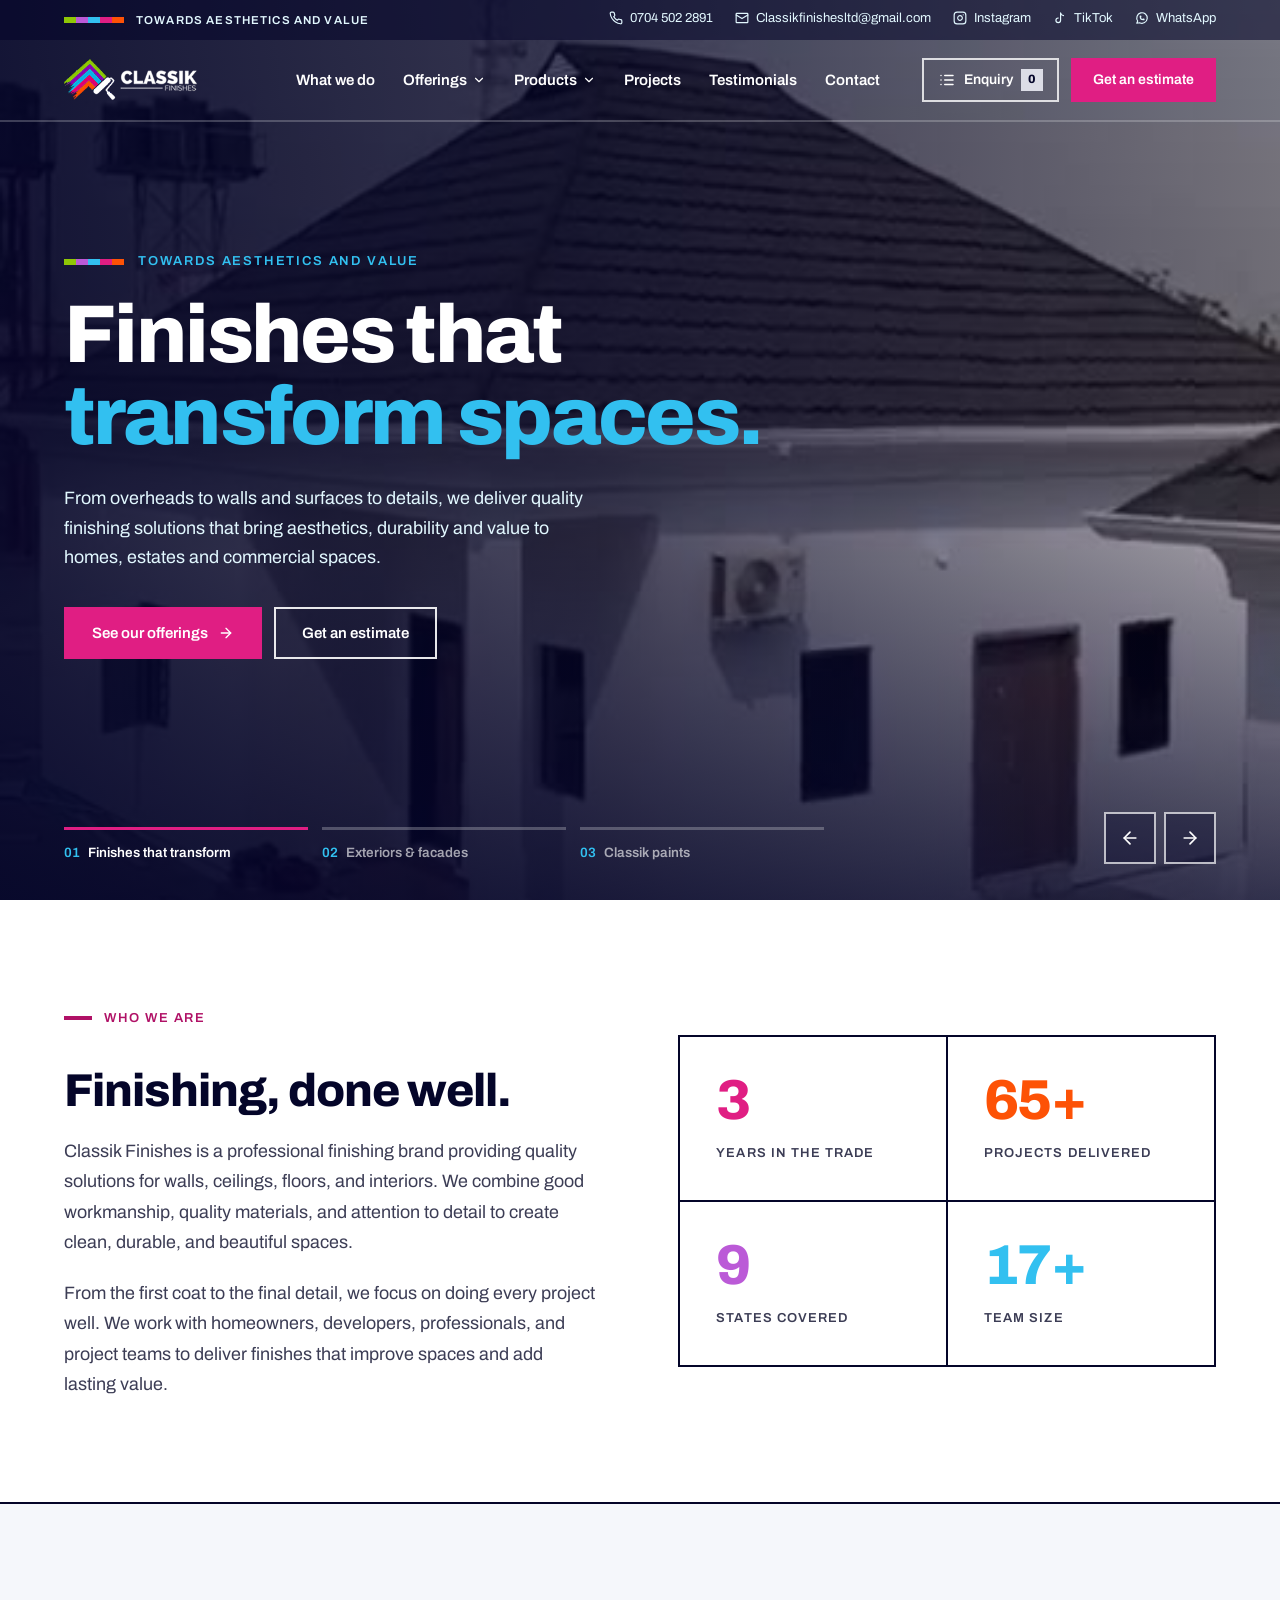
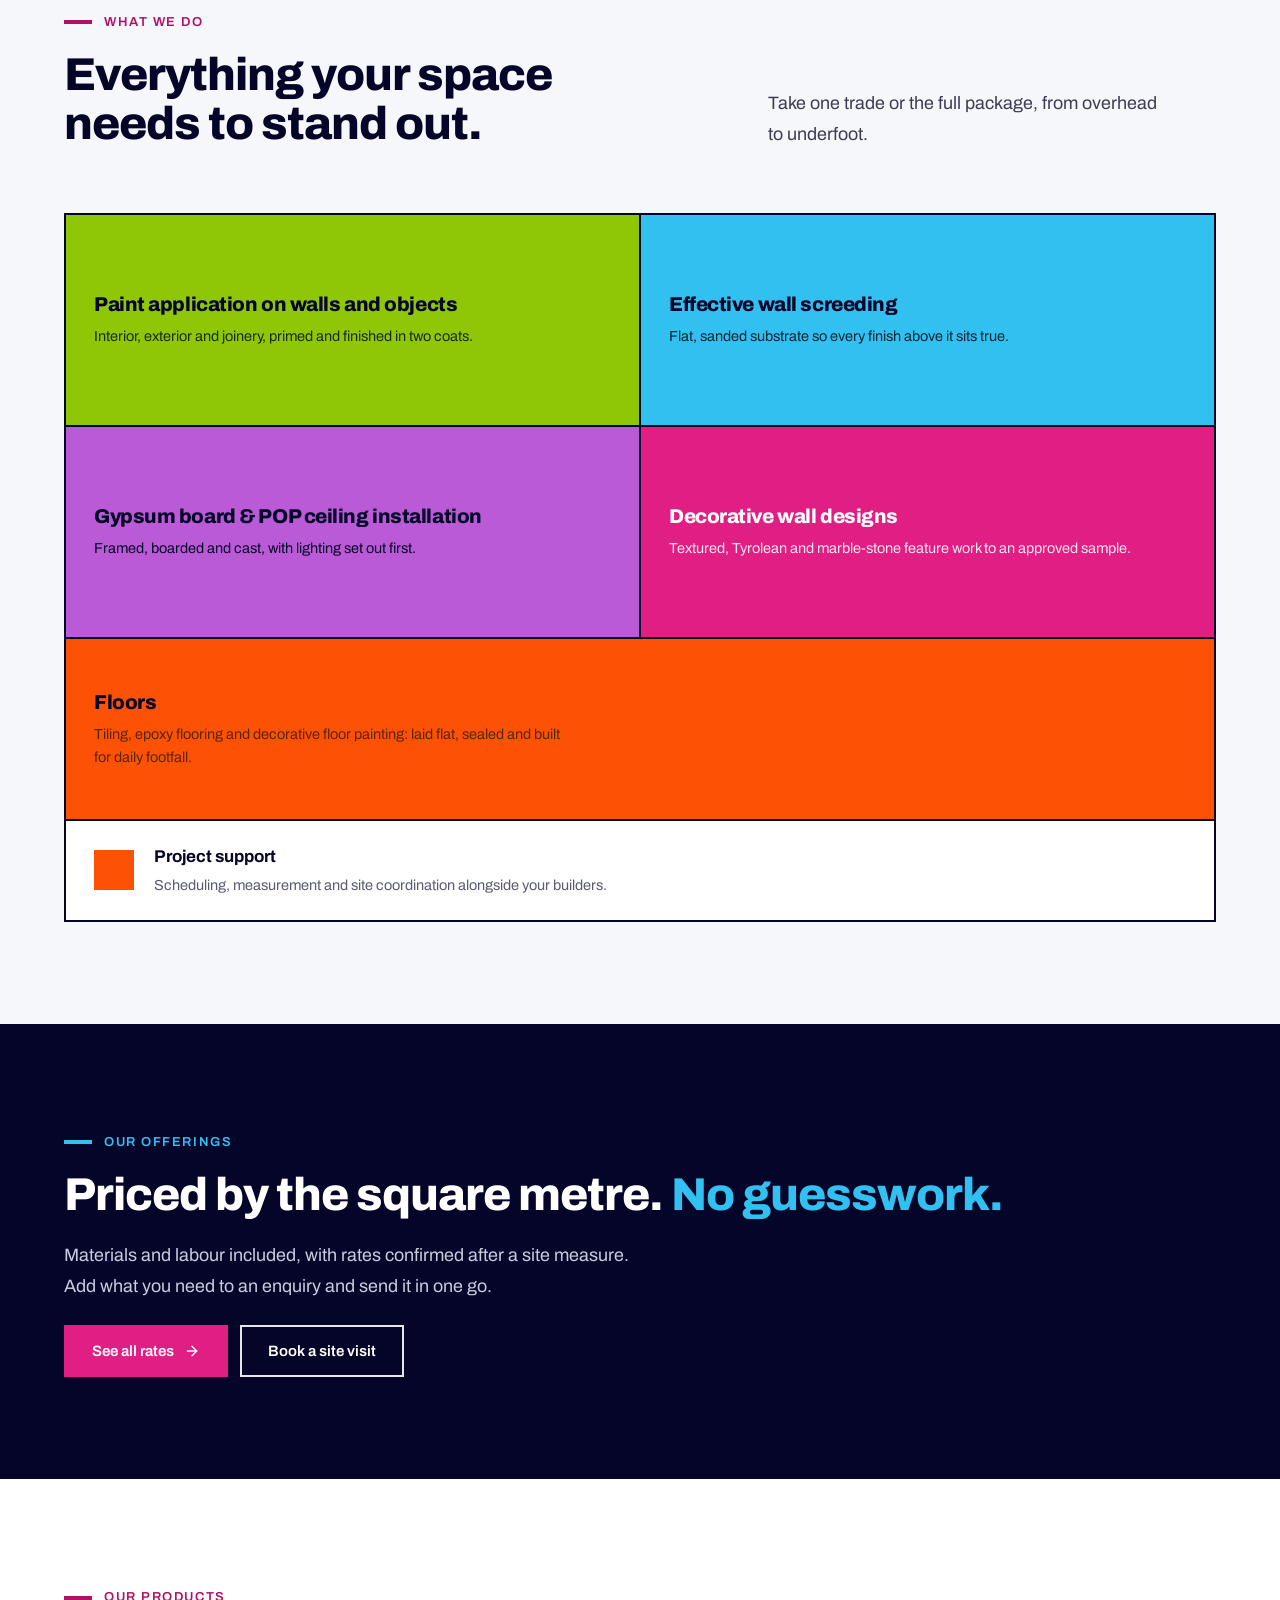
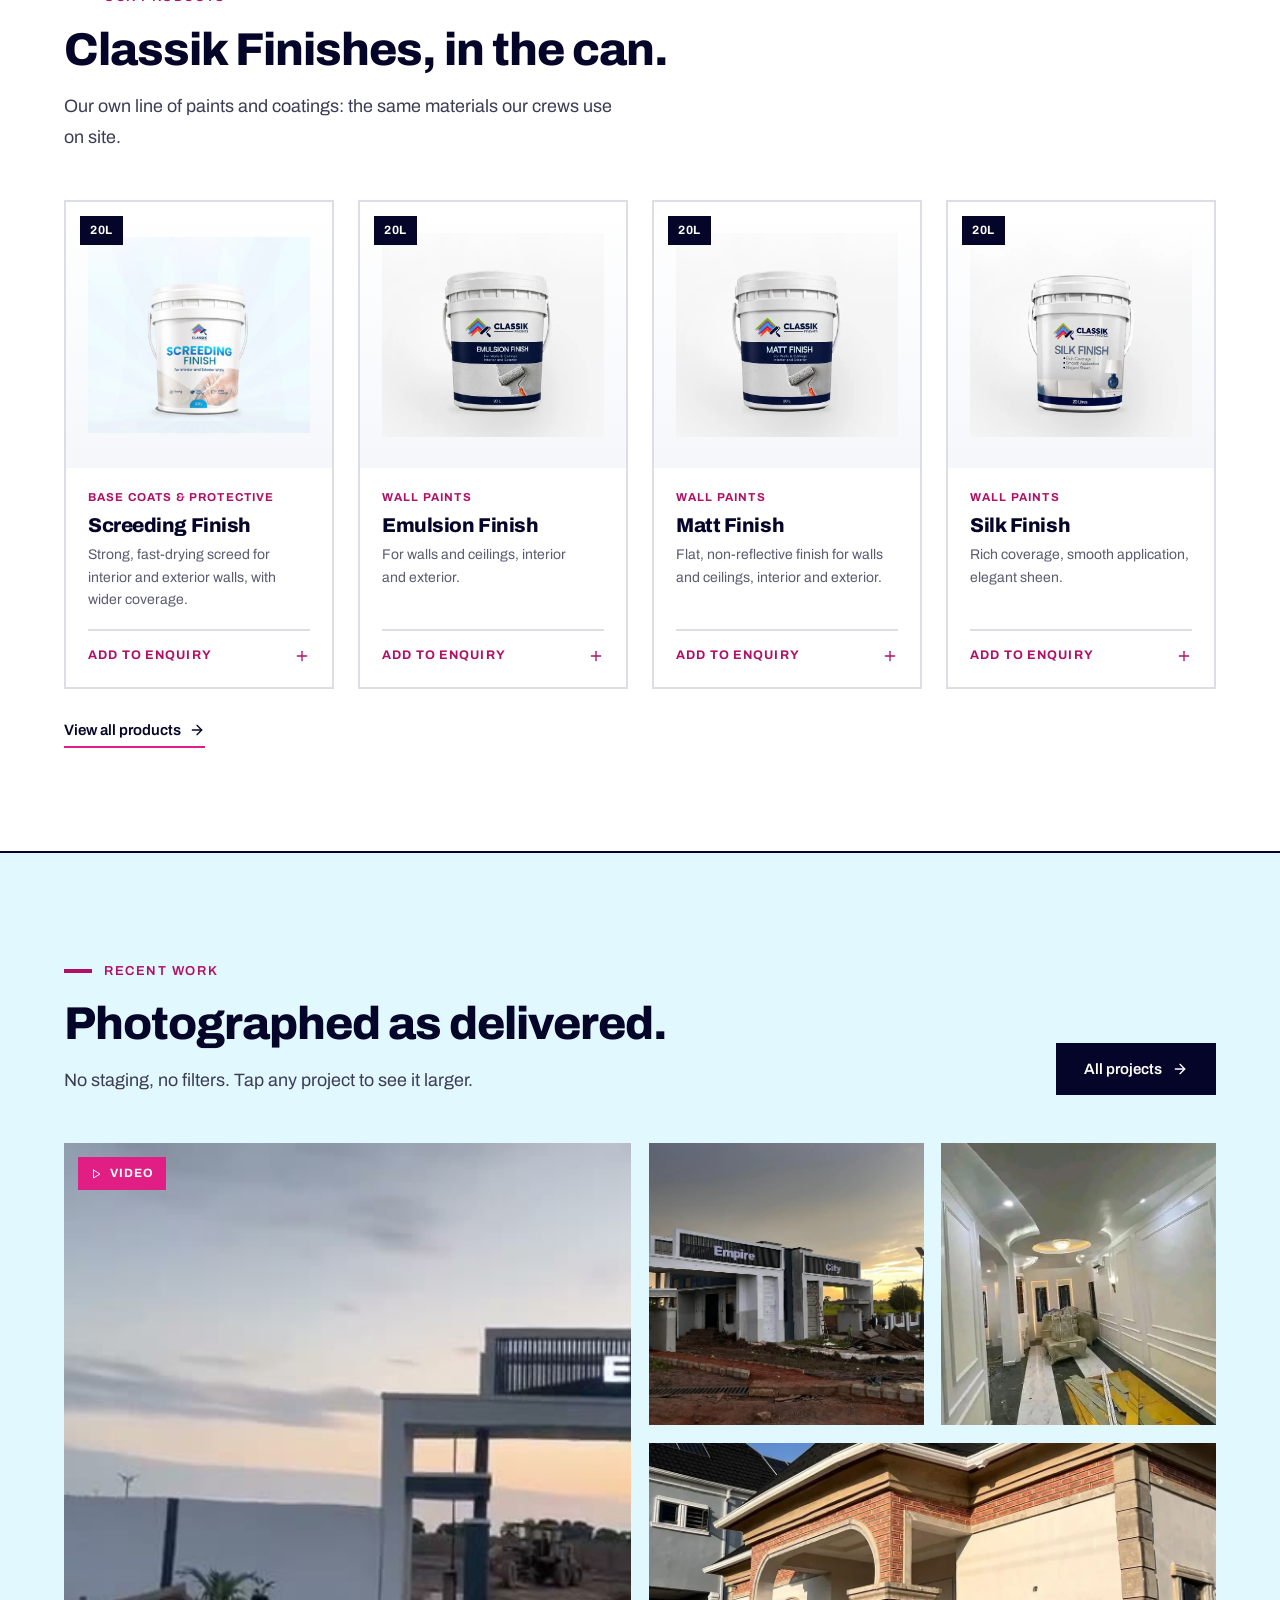
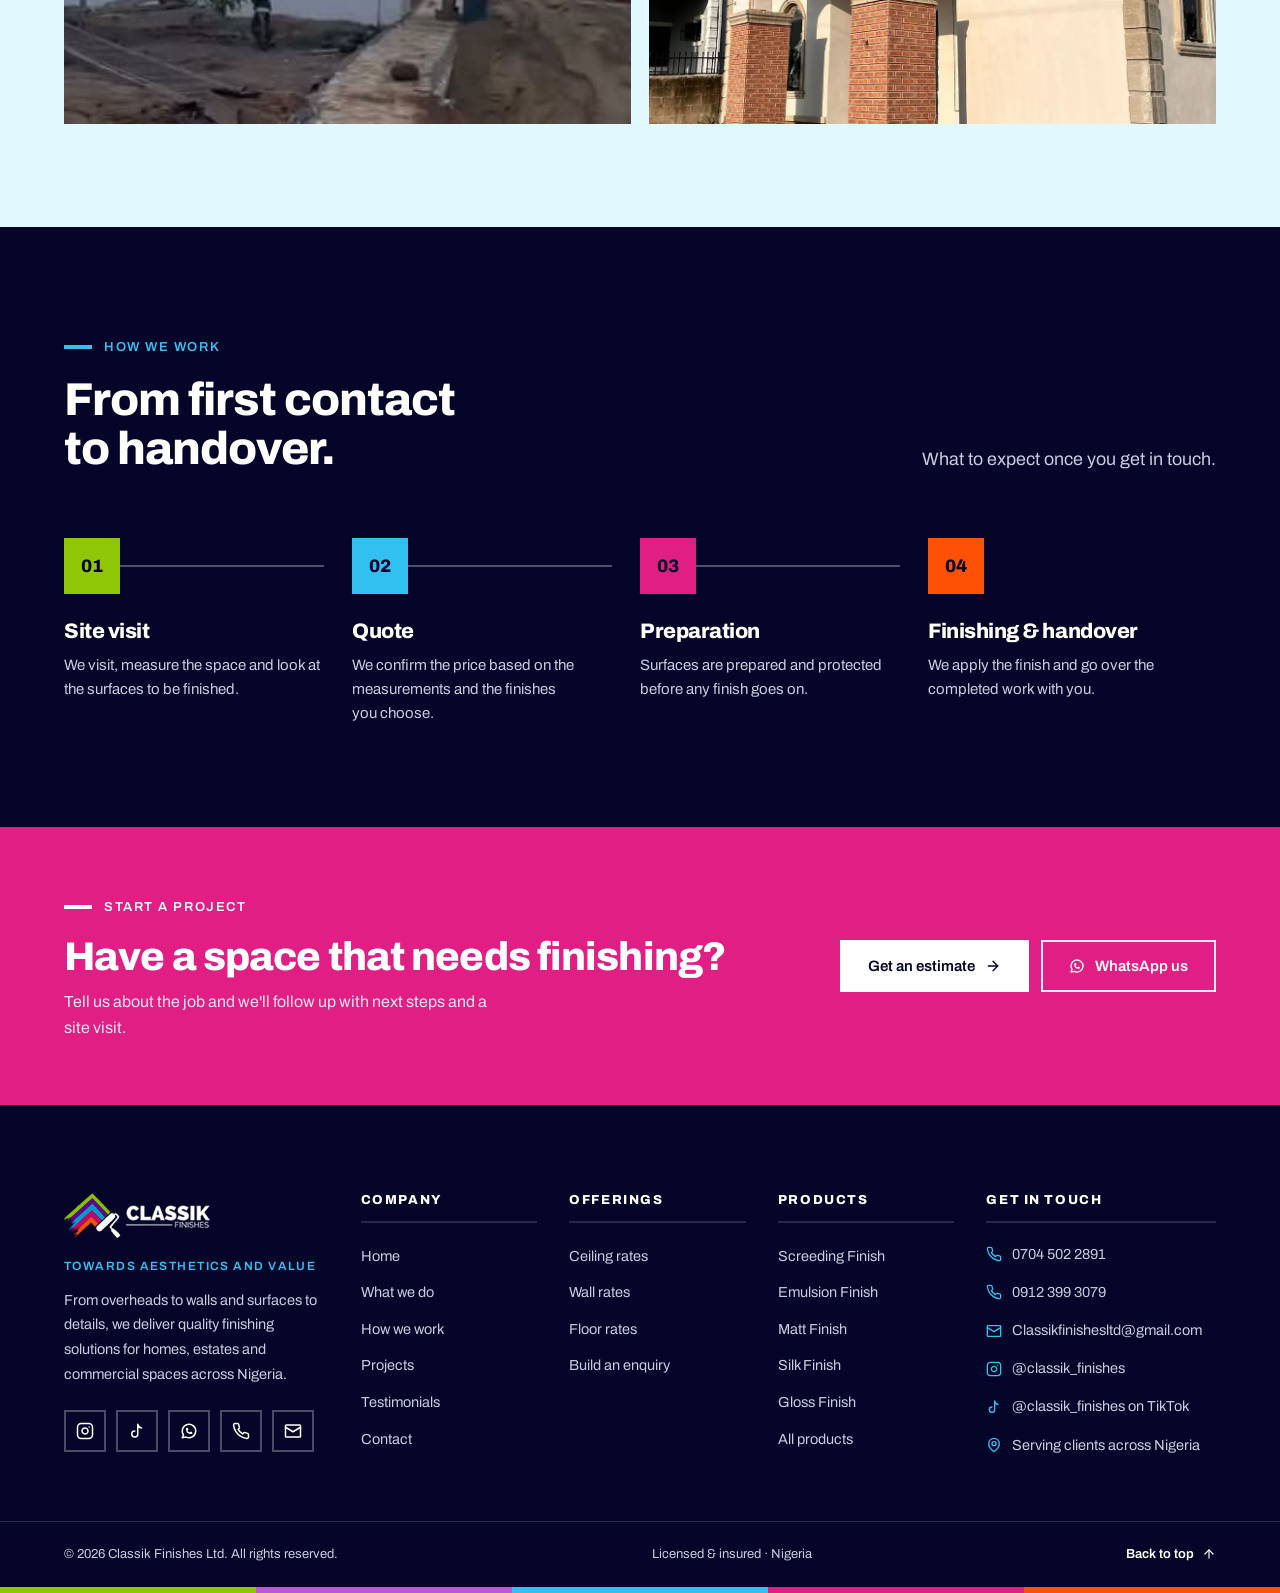
==== commit d435d613: "New slide 2 video, homepage product order, Screeding prices, drop before/after - Hero slide 2 plays " ====
--- a/index.html
+++ b/index.html
@@ -41,7 +41,7 @@
     </div>
 
     <div class="hero-slide" aria-roledescription="slide" aria-label="2 of 3">
-      <div class="hero-media"><video src="uploads/videos/shiju-video2-web.mp4" poster="assets/img/poster-shiju-video2.jpg" muted playsinline preload="metadata" aria-hidden="true"></video></div>
+      <div class="hero-media"><video src="uploads/videos/hero-image2-web.mp4" poster="assets/img/poster-hero-image2.jpg" muted playsinline preload="metadata" aria-hidden="true"></video></div>
       <div class="container hero-content">
         <p class="hero-kicker hero-anim"><span class="brandbar" aria-hidden="true"><i></i><i></i><i></i><i></i><i></i></span>Exteriors &amp; facades</p>
         <p class="hero-title hero-anim">Exteriors brought <span class="hl-green">back to life.</span></p>
@@ -158,7 +158,7 @@
           <p class="lead" style="margin-top:16px">Our own line of paints and coatings: the same materials our crews use on site.</p>
         </div>
       </div>
-      <div class="card-grid card-grid-3 reveal-stagger" id="home-products" data-render="products" data-limit="3" data-hide-price></div>
+      <div class="card-grid card-grid-4 reveal-stagger" id="home-products" data-render="products" data-limit="4" data-hide-price></div>
       <p style="margin-top:28px"><a class="link-arrow" href="products/">View all products <svg class="icon" width="16" height="16" viewBox="0 0 24 24" fill="none" stroke="currentColor" stroke-width="2" stroke-linecap="round" stroke-linejoin="round" aria-hidden="true"><path d="M5 12h14"/><path d="m12 5 7 7-7 7"/></svg></a></p>
     </div>
   </section>
--- a/assets/css/site.css
+++ b/assets/css/site.css
@@ -248,14 +248,24 @@
 @media (min-width: 901px) and (max-width: 1280px) { .hero-slide.is-product .hero-content > * { max-width: 56%; } }
 .hero-slide.is-product::after { background: linear-gradient(180deg, rgba(4,5,41,.75) 0%, rgba(4,5,41,0) 24%), linear-gradient(90deg, rgba(4,5,41,.92) 0%, rgba(4,5,41,.78) 32%, rgba(4,5,41,.15) 58%, rgba(4,5,41,0) 72%), linear-gradient(0deg, rgba(4,5,41,.75) 0%, rgba(4,5,41,0) 30%); }
 @media (max-width: 900px) { .hero-slide.is-product::after { background: linear-gradient(0deg, rgba(4,5,41,.95) 0%, rgba(4,5,41,.8) 55%, rgba(4,5,41,.25) 100%); } }
-.hero-content { position: relative; z-index: 2; height: 100%; display: flex; flex-direction: column; justify-content: center; padding-top: calc(var(--topbar-h) + var(--mainbar-h) + 40px); padding-bottom: 150px; min-height: max(620px, 100svh); }
+/* Auto margins centre the text but, unlike justify-content: center, never push it up under the header when it runs tall */
+.hero-content { position: relative; z-index: 2; height: 100%; display: flex; flex-direction: column; justify-content: flex-start; padding-top: calc(var(--topbar-h) + var(--mainbar-h) + 40px); padding-bottom: 150px; min-height: max(620px, 100svh); }
+.hero-content > :first-child { margin-top: auto; }
+.hero-content > :last-child { margin-bottom: auto; }
 .hero-content > * { max-width: 820px; }
 .hero-kicker { display: inline-flex; align-items: center; gap: 14px; font-size: 13px; font-weight: 600; letter-spacing: .14em; text-transform: uppercase; color: var(--cyan); margin-bottom: 22px; }
-.hero h1, .hero .hero-title { font-size: clamp(42px, 6.4vw, 88px); line-height: 1.0; letter-spacing: -0.032em; color: #fff; font-weight: 800; }
+.hero h1, .hero .hero-title { font-size: clamp(38px, min(6.4vw, 10.5svh), 88px); line-height: 1.0; letter-spacing: -0.032em; color: #fff; font-weight: 800; }
 .hero-title .hl-cyan { color: var(--cyan); }
 .hero-title .hl-green { color: var(--green); }
 .hero-title .hl-amber { color: var(--amber); }
 .hero-copy { font-size: clamp(16px, 1.4vw, 19px); line-height: 1.65; color: #E2F8FF; max-width: 54ch; margin-top: 26px; }
+/* Short screens (laptops with browser chrome): tighten the vertical rhythm */
+@media (max-height: 760px) and (min-width: 721px) {
+  .hero-content { padding-top: calc(var(--topbar-h) + var(--mainbar-h) + 28px); padding-bottom: 128px; }
+  .hero-kicker { margin-bottom: 16px; }
+  .hero-copy { margin-top: 18px; line-height: 1.55; }
+  .hero .btn-row { margin-top: 24px; }
+}
 .hero .btn-row { margin-top: 34px; }
 .hero-slide.is-active .hero-anim { animation: rise 800ms var(--ease) both; }
 .hero-slide.is-active .hero-anim:nth-child(2) { animation-delay: 120ms; }
@@ -289,6 +299,11 @@
 .page-hero-media { position: absolute; inset: 0; z-index: -1; }
 .page-hero-media img { width: 100%; height: 100%; object-fit: cover; }
 .page-hero-media::after { content: ""; position: absolute; inset: 0; background: linear-gradient(90deg, rgba(4,5,41,.94) 0%, rgba(4,5,41,.78) 50%, rgba(4,5,41,.45) 100%); }
+/* Products banner: tins on the right stay visible */
+.page-hero-product .page-hero-media img { object-position: 100% 80%; }
+.page-hero-product .page-hero-media::after { background: linear-gradient(90deg, rgba(4,5,41,.94) 0%, rgba(4,5,41,.8) 34%, rgba(4,5,41,.15) 60%, rgba(4,5,41,0) 75%); }
+@media (max-width: 1100px) { .page-hero-product .page-hero-inner > * { max-width: 56%; } }
+@media (max-width: 760px) { .page-hero-product .page-hero-media img { object-position: 85% 80%; } .page-hero-product .page-hero-media::after { background: rgba(4,5,41,.82); } .page-hero-product .page-hero-inner > * { max-width: none; } }
 .page-hero-inner { padding-block: clamp(56px, 8vw, 110px) clamp(48px, 6vw, 84px); }
 .breadcrumb { display: flex; flex-wrap: wrap; align-items: center; gap: 10px; font-size: 13px; letter-spacing: .06em; text-transform: uppercase; color: #aeb3d2; margin-bottom: 28px; }
 .breadcrumb a { color: #E2F8FF; }
@@ -363,9 +378,9 @@
 .group-head .sw { width: 44px; height: 10px; }
 .group-head p { flex-basis: 100%; color: var(--text-3); max-width: 60ch; }
 .card-grid { display: grid; grid-template-columns: repeat(auto-fill, minmax(260px, 1fr)); gap: clamp(16px, 2vw, 24px); }
-.card-grid-3 { grid-template-columns: repeat(3, minmax(0, 1fr)); }
-@media (max-width: 900px) { .card-grid-3 { grid-template-columns: repeat(2, minmax(0, 1fr)); } .card-grid-3 > :nth-child(3) { display: none; } }
-@media (max-width: 560px) { .card-grid-3 { grid-template-columns: 1fr; } .card-grid-3 > :nth-child(3) { display: flex; } }
+.card-grid-4 { grid-template-columns: repeat(4, minmax(0, 1fr)); }
+@media (max-width: 1100px) { .card-grid-4 { grid-template-columns: repeat(2, minmax(0, 1fr)); } }
+@media (max-width: 520px) { .card-grid-4 { grid-template-columns: 1fr; } }
 .rate-card { position: relative; display: grid; grid-template-rows: auto 1fr auto; min-height: 300px; padding: 28px 24px 22px; background: #fff; border: 2px solid var(--rule); border-top: 6px solid var(--c); overflow: hidden; transition: transform 240ms ease, box-shadow 240ms ease, border-color 240ms ease, background 240ms ease; }
 .rate-card:hover { transform: translateY(-6px); box-shadow: 0 24px 48px -26px rgba(4,5,41,.45); border-color: var(--ink); border-top-color: var(--c); }
 .rate-card.is-selected { background: var(--pale); border-color: var(--ink); border-top-color: var(--c); }
@@ -397,6 +412,12 @@
 .product-body h3 { font-size: 20px; margin-bottom: 8px; }
 .product-body .muted { font-size: 14px; flex: 1; margin-bottom: 18px; }
 .product-price { font-size: clamp(20px, 2.2vw, 24px); font-weight: 800; letter-spacing: -.02em; margin-bottom: 14px; }
+.product-prices { margin: 0 0 14px; display: grid; gap: 8px; }
+.product-prices div { display: flex; justify-content: space-between; align-items: baseline; gap: 12px; padding-bottom: 8px; border-bottom: 1px solid var(--rule); }
+.product-prices div:last-child { border-bottom: 0; padding-bottom: 0; }
+.product-prices dt { font-size: 12px; font-weight: 700; letter-spacing: .08em; text-transform: uppercase; color: var(--text-2); }
+.product-prices dd { margin: 0; font-size: 19px; font-weight: 800; letter-spacing: -.02em; white-space: nowrap; }
+.product-prices small { font-size: 12px; font-weight: 600; color: var(--text-3); letter-spacing: 0; }
 
 .chips { display: flex; flex-wrap: wrap; gap: 8px; margin-bottom: clamp(28px, 3.5vw, 40px); }
 .chip { background: #fff; border: 2px solid var(--ink); color: var(--ink); padding: 10px 18px; font-size: 14px; font-weight: 600; cursor: pointer; transition: background 200ms ease, color 200ms ease; }
@@ -434,12 +455,6 @@
 .work-grid.is-filtered .tile { grid-column: auto; grid-row: auto; }
 @media (max-width: 900px) { .work-grid-all .tile.is-tall { grid-row: auto; } }
 
-.before-after { display: grid; grid-template-columns: repeat(3, minmax(0, 1fr)); gap: 2px; background: var(--ink); border: 2px solid var(--ink); }
-.before-after figure { margin: 0; background: #fff; }
-.before-after img { width: 100%; aspect-ratio: 1 / 1; object-fit: cover; }
-.before-after figcaption { display: flex; align-items: center; gap: 10px; padding: 14px 18px; font-size: 13px; font-weight: 700; letter-spacing: .1em; text-transform: uppercase; }
-.before-after .sw { width: 12px; height: 12px; }
-@media (max-width: 720px) { .before-after { grid-template-columns: 1fr; } }
 
 /* Lightbox */
 .lightbox { position: fixed; inset: 0; z-index: 500; background: rgba(4,5,41,.96); display: grid; grid-template-rows: auto 1fr auto; padding: clamp(12px, 3vw, 28px); color: #fff; }
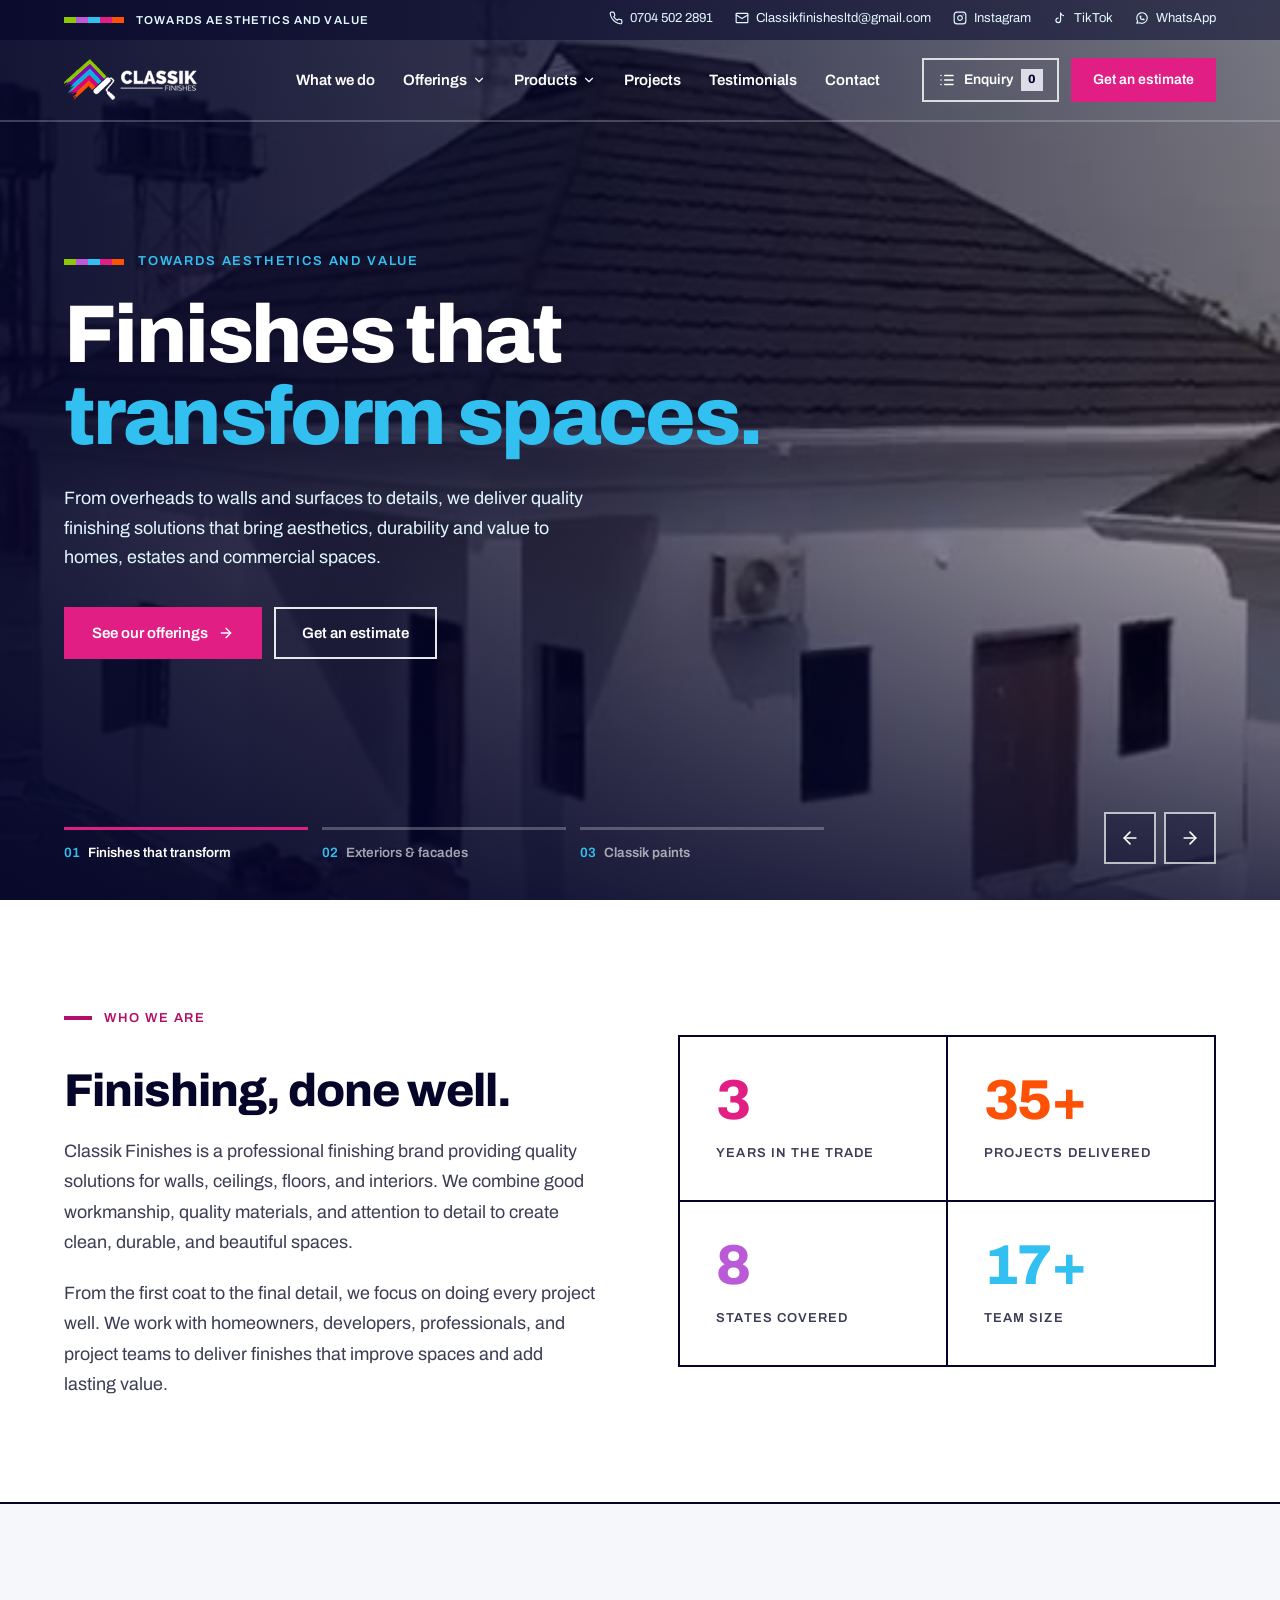
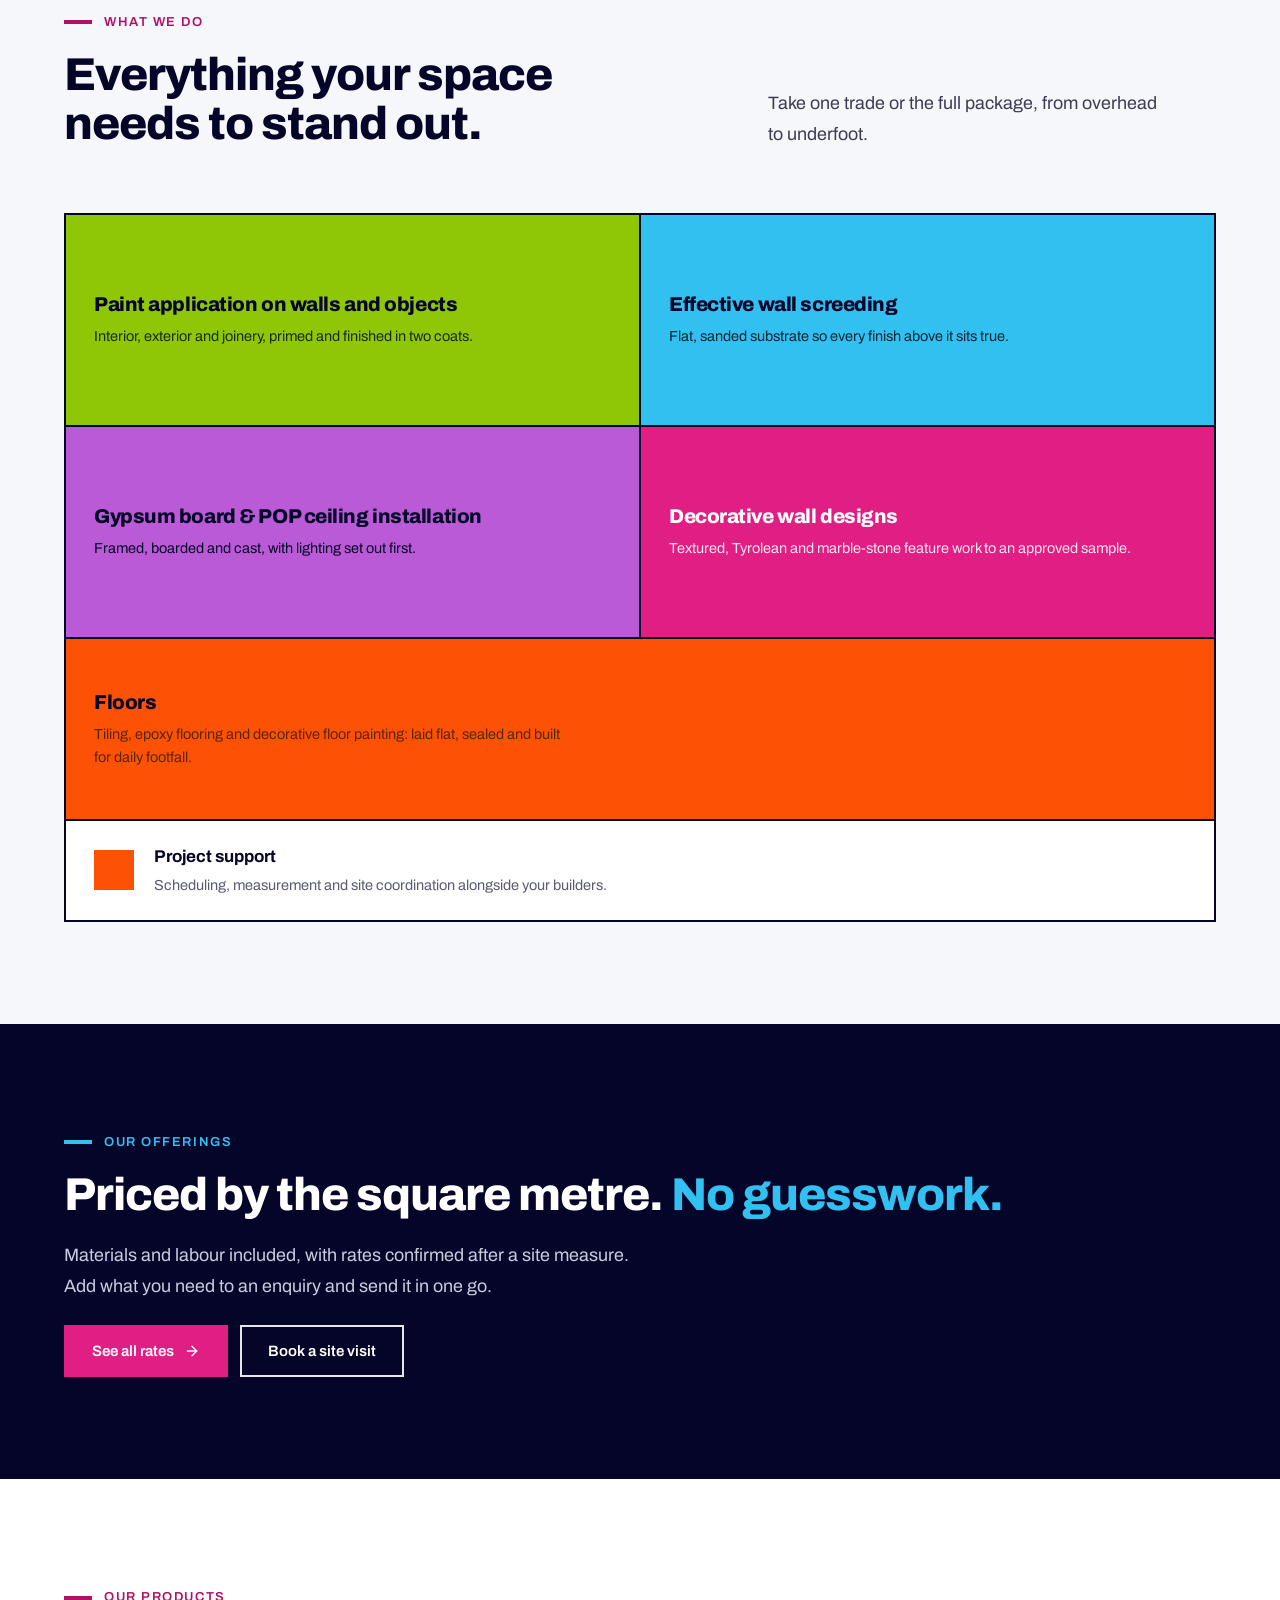
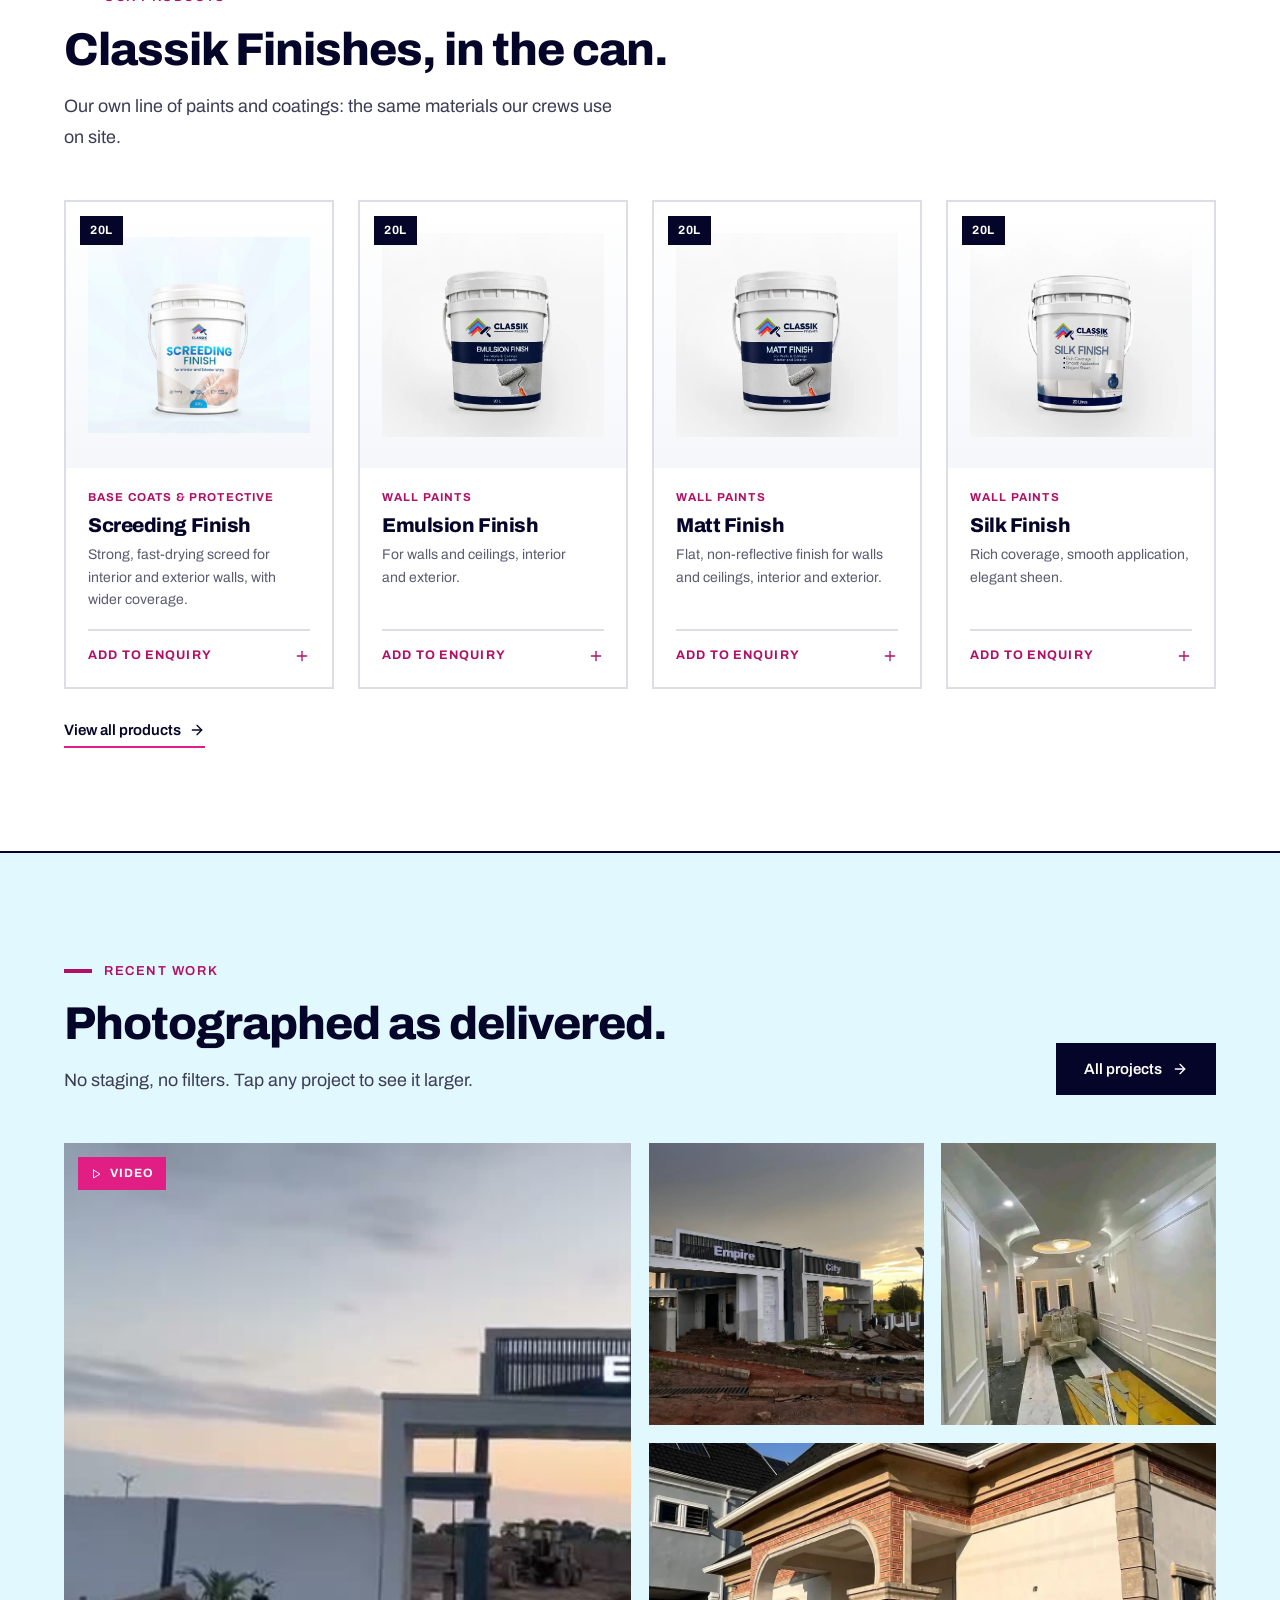
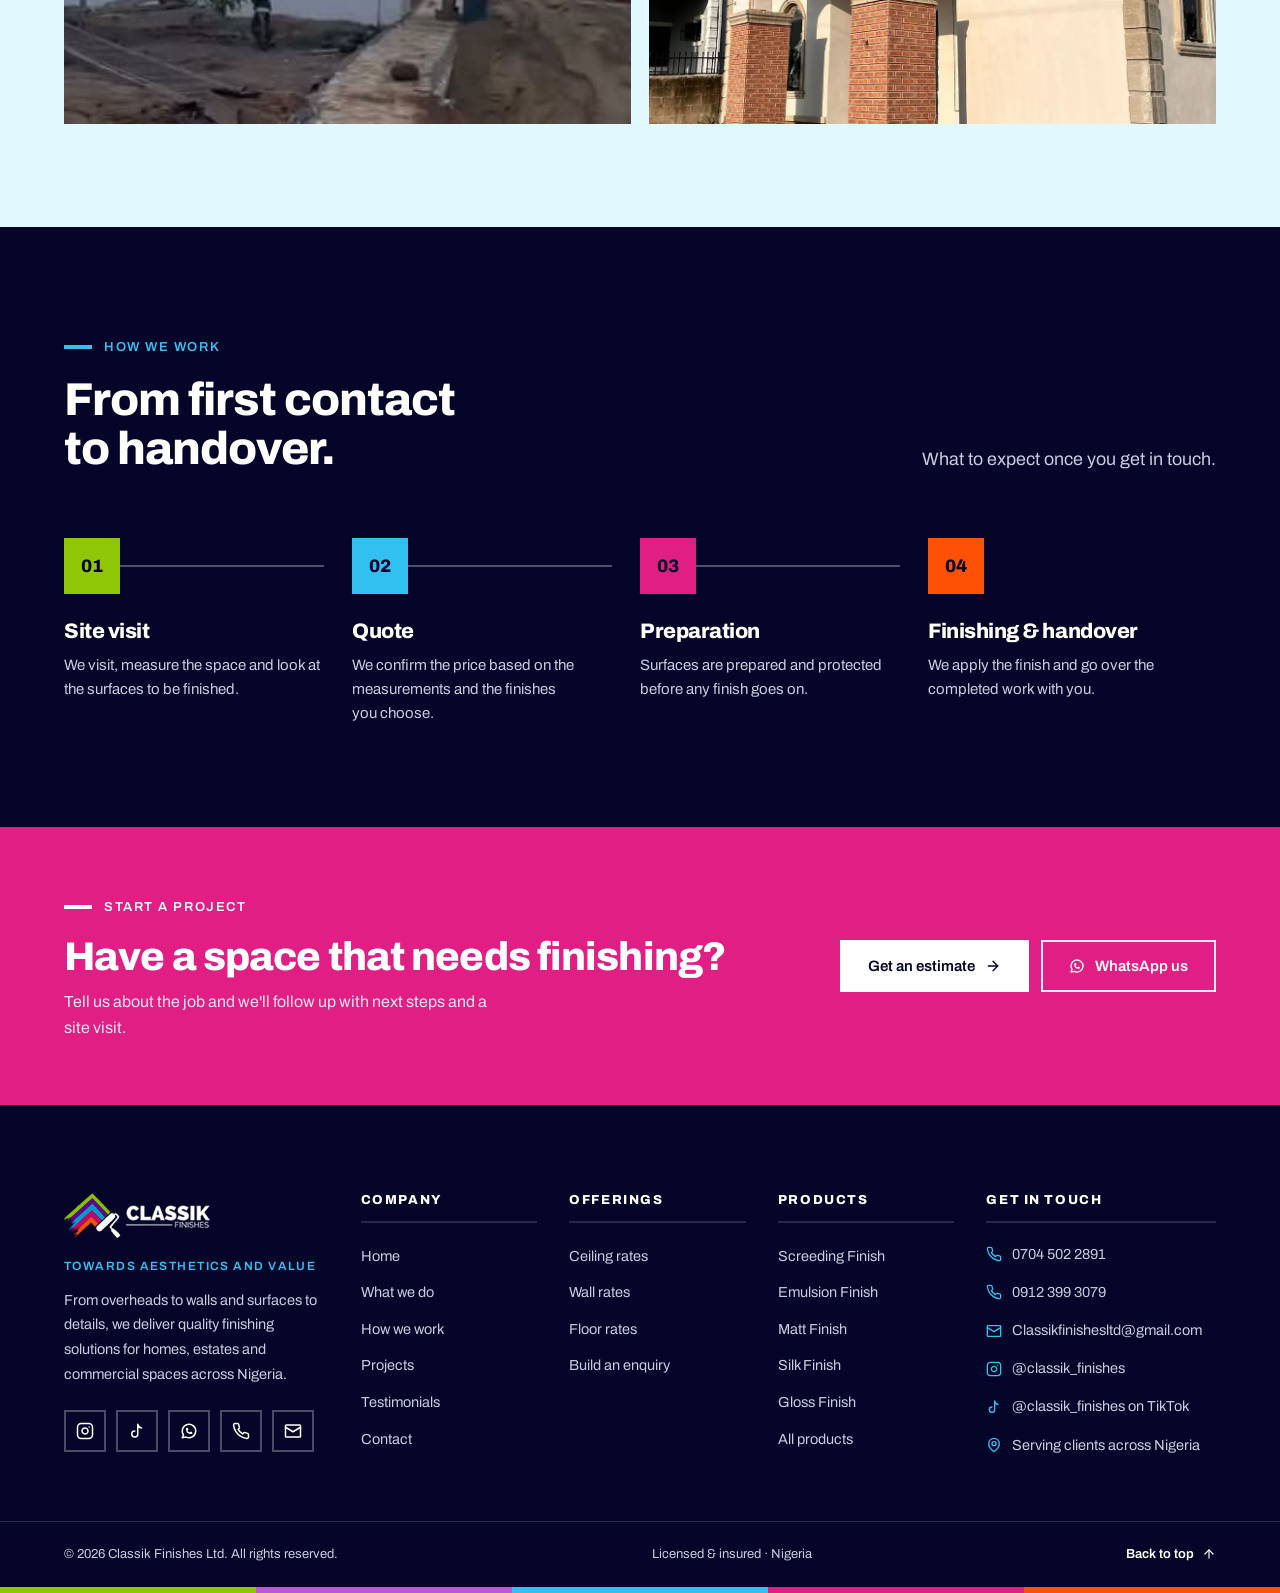
==== commit 9c4e1cce: "Add the three client testimonials Olajumoke Idowu (Quantity Surveyor), Akinsiku Simeon (CEO, Proxima" ====
--- a/index.html
+++ b/index.html
@@ -58,7 +58,7 @@
       <div class="container hero-content">
         <p class="hero-kicker hero-anim"><span class="brandbar" aria-hidden="true"><i></i><i></i><i></i><i></i><i></i></span>Classik paints</p>
         <p class="hero-title hero-anim">The paint our crews use, <span class="hl-amber">in the can.</span></p>
-        <p class="hero-copy hero-anim">Emulsion, silk, gloss, Graphitex and more. Our own line of paints and coatings, available to buy directly.</p>
+        <p class="hero-copy hero-anim">Screeding finish, Emulsion, Matt, silk and more... Our own line of paints and coatings, available to buy directly.</p>
         <div class="btn-row hero-anim">
           <a class="btn btn-primary" href="products/">Shop products <svg class="icon" width="16" height="16" viewBox="0 0 24 24" fill="none" stroke="currentColor" stroke-width="2" stroke-linecap="round" stroke-linejoin="round" aria-hidden="true"><path d="M5 12h14"/><path d="m12 5 7 7-7 7"/></svg></a>
           <a class="btn btn-outline-light" href="#what-we-do">What we do</a>
--- a/assets/css/site.css
+++ b/assets/css/site.css
@@ -520,11 +520,19 @@
 .quote-block::after { content: "\201D"; position: absolute; right: 24px; top: -30px; font-size: clamp(120px, 16vw, 220px); font-weight: 800; color: var(--ink); opacity: .07; line-height: 1; }
 .quote-block blockquote { margin: 0; font-size: clamp(22px, 2.6vw, 32px); font-weight: 800; line-height: 1.28; letter-spacing: -.015em; max-width: 36ch; }
 .quote-block figcaption { margin-top: 26px; color: var(--text-2); }
-.testimonial-grid { display: grid; grid-template-columns: repeat(auto-fit, minmax(300px, 1fr)); gap: clamp(16px, 2vw, 24px); }
-.quote-card { margin: 0; border-left-color: var(--c); display: flex; flex-direction: column; justify-content: space-between; }
-.quote-card blockquote { font-size: clamp(18px, 1.7vw, 22px); line-height: 1.4; }
-.quote-card figcaption strong { display: block; color: var(--ink); }
-.quote-card figcaption span { display: block; font-size: 14px; margin-top: 2px; }
+/* Testimonials: one wide row each — author on the left, quote on the right */
+.testimonial-grid { display: grid; gap: clamp(16px, 2vw, 24px); }
+.quote-card { margin: 0; border-left-color: var(--c); display: grid; grid-template-columns: minmax(0, 1fr) minmax(0, 2.6fr); gap: 20px clamp(28px, 5vw, 72px); align-items: start; }
+.quote-card blockquote { grid-column: 2; grid-row: 1; font-size: clamp(16.5px, 1.35vw, 19px); font-weight: 500; line-height: 1.7; letter-spacing: 0; max-width: 68ch; color: var(--text); }
+.quote-card figcaption { grid-column: 1; grid-row: 1; margin: 0; }
+.quote-card figcaption::before { content: ""; display: block; width: 44px; height: 8px; background: var(--c); margin-bottom: 18px; }
+.quote-card figcaption strong { display: block; font-size: clamp(18px, 1.6vw, 21px); line-height: 1.25; color: var(--ink); letter-spacing: -.01em; }
+.quote-card figcaption span { display: block; font-size: 14px; margin-top: 6px; color: var(--text-3); }
+@media (max-width: 760px) {
+  .quote-card { grid-template-columns: 1fr; }
+  .quote-card blockquote, .quote-card figcaption { grid-column: 1; grid-row: auto; }
+  .quote-card figcaption { order: 2; }
+}
 
 /* ---------- Contact ---------- */
 .contact-grid { display: grid; grid-template-columns: minmax(0, .9fr) minmax(0, 1.3fr); gap: clamp(32px, 5vw, 72px); align-items: start; }
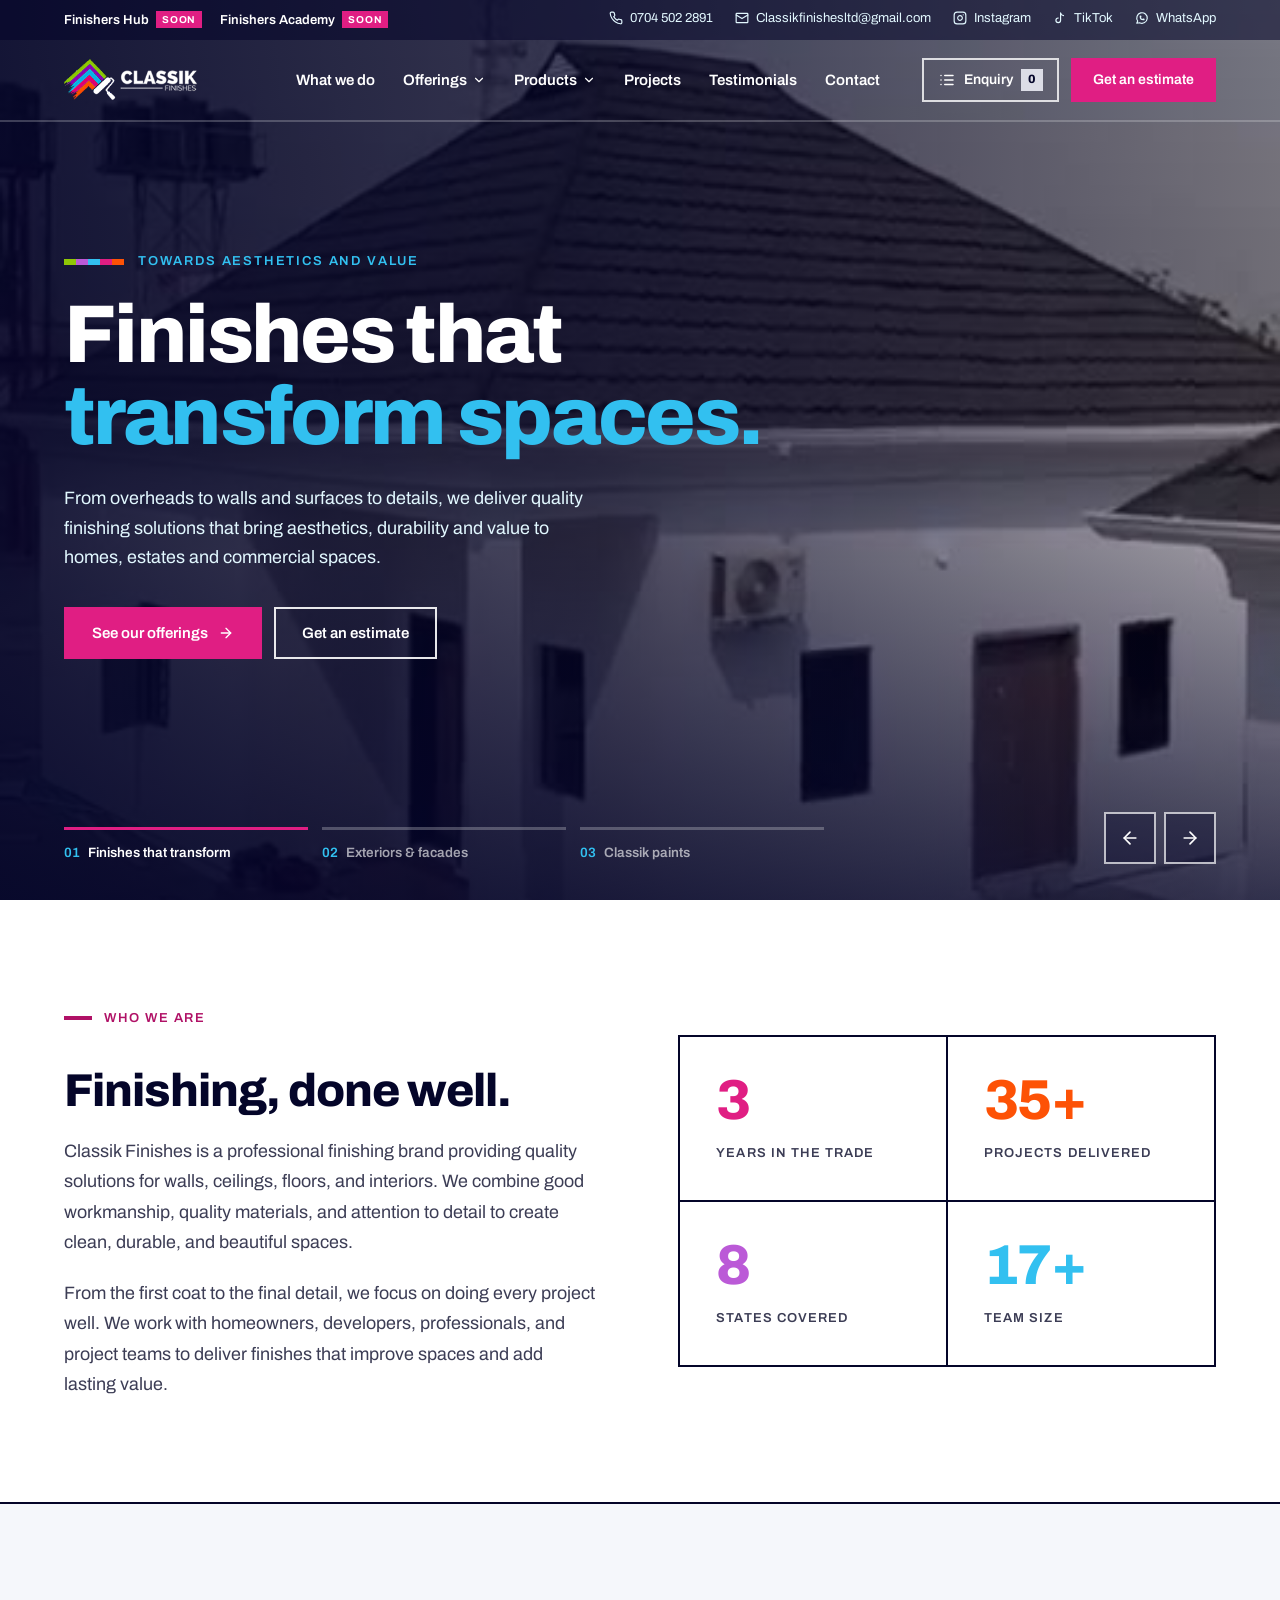
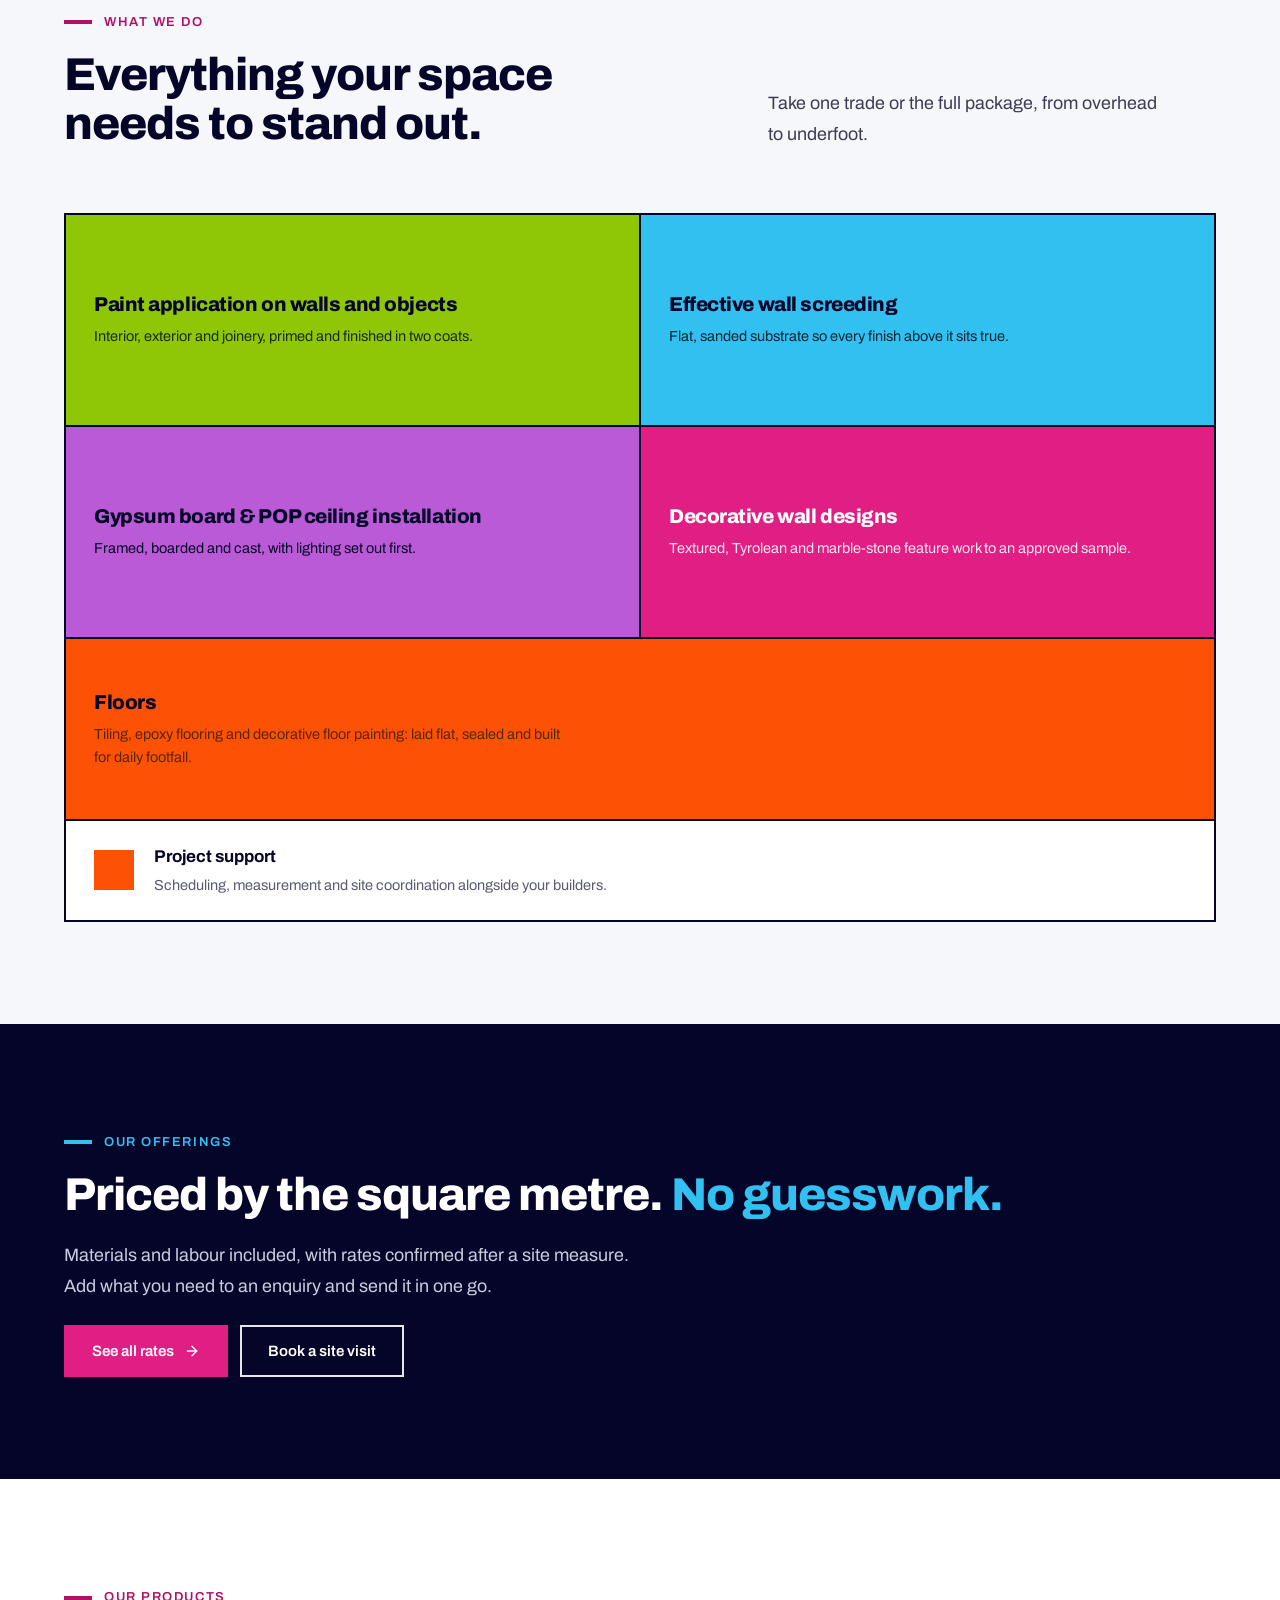
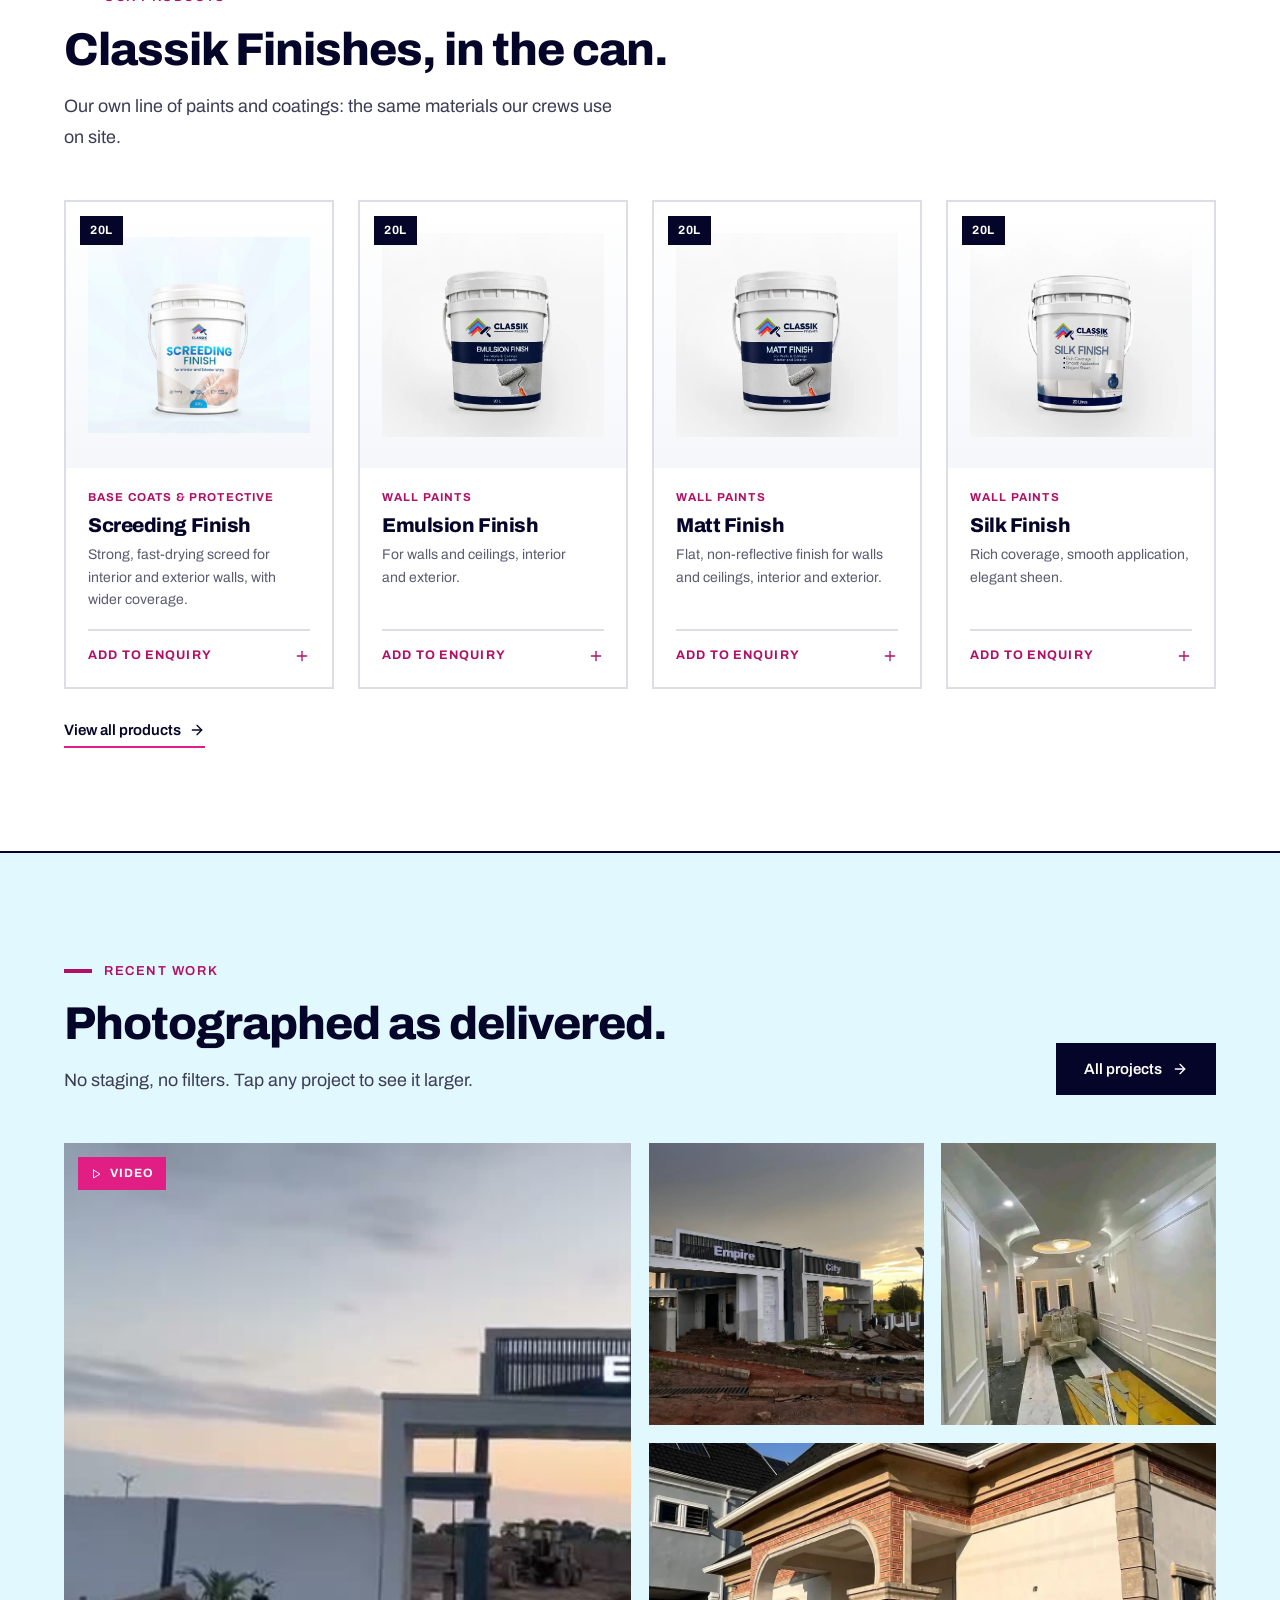
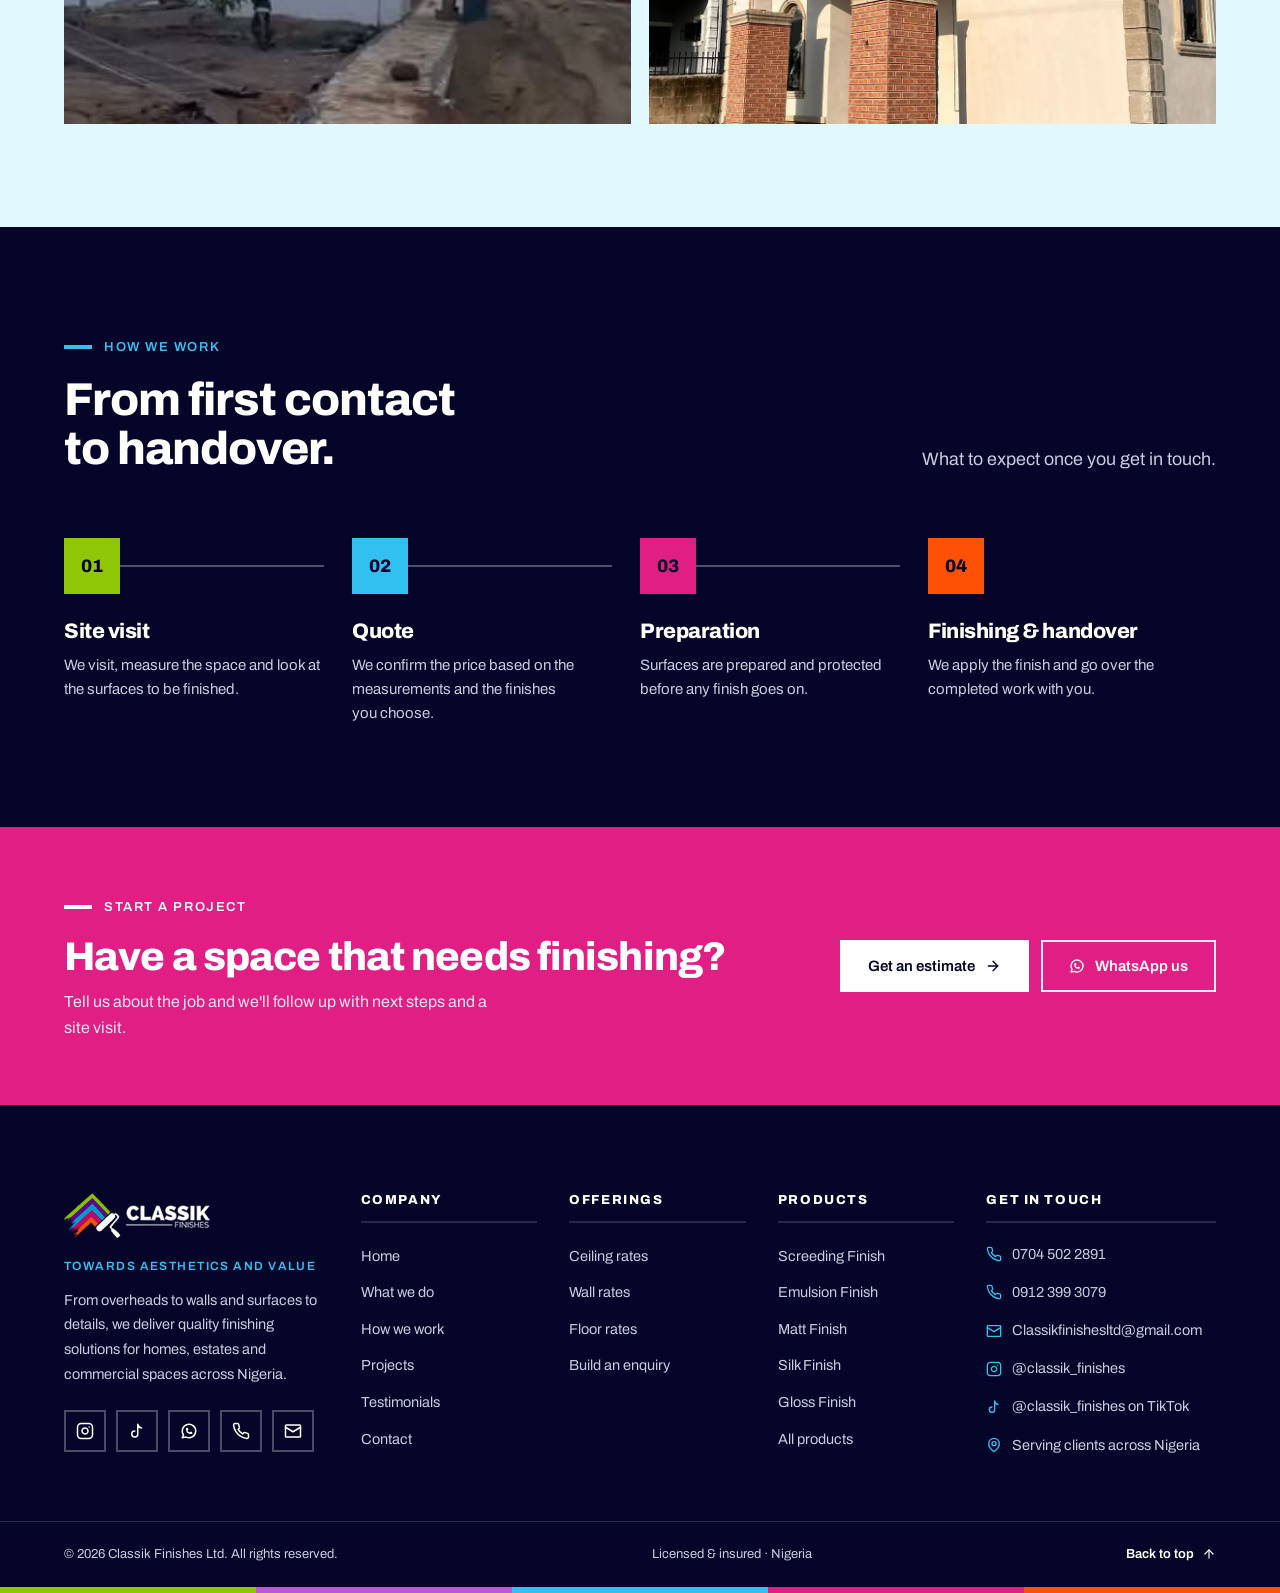
==== commit a0153fb6: "Load hero videos only when needed; respect data saver Hero videos use data-src and get their source " ====
--- a/index.html
+++ b/index.html
@@ -27,7 +27,7 @@
   <section class="hero" data-hero aria-roledescription="carousel" aria-label="Highlights">
     <div class="hero-slide is-active" aria-roledescription="slide" aria-label="1 of 3">
       <div class="hero-media">
-        <video src="uploads/videos/shiju-video1-web.mp4" poster="assets/img/poster-shiju-video1.jpg" muted playsinline preload="auto" aria-hidden="true"></video>
+        <video data-src="uploads/videos/shiju-video1-web.mp4" poster="assets/img/poster-shiju-video1.jpg" muted playsinline preload="none" aria-hidden="true"></video>
       </div>
       <div class="container hero-content">
         <p class="hero-kicker hero-anim"><span class="brandbar" aria-hidden="true"><i></i><i></i><i></i><i></i><i></i></span>Towards aesthetics and value</p>
@@ -41,7 +41,7 @@
     </div>
 
     <div class="hero-slide" aria-roledescription="slide" aria-label="2 of 3">
-      <div class="hero-media"><video src="uploads/videos/hero-image2-web.mp4" poster="assets/img/poster-hero-image2.jpg" muted playsinline preload="metadata" aria-hidden="true"></video></div>
+      <div class="hero-media"><video data-src="uploads/videos/hero-image2-web.mp4" poster="assets/img/poster-hero-image2.jpg" muted playsinline preload="none" aria-hidden="true"></video></div>
       <div class="container hero-content">
         <p class="hero-kicker hero-anim"><span class="brandbar" aria-hidden="true"><i></i><i></i><i></i><i></i><i></i></span>Exteriors &amp; facades</p>
         <p class="hero-title hero-anim">Exteriors brought <span class="hl-green">back to life.</span></p>
@@ -58,7 +58,7 @@
       <div class="container hero-content">
         <p class="hero-kicker hero-anim"><span class="brandbar" aria-hidden="true"><i></i><i></i><i></i><i></i><i></i></span>Classik paints</p>
         <p class="hero-title hero-anim">The paint our crews use, <span class="hl-amber">in the can.</span></p>
-        <p class="hero-copy hero-anim">Screeding finish, Emulsion, Matt, silk and more... Our own line of paints and coatings, available to buy directly.</p>
+        <p class="hero-copy hero-anim">Screeding finish, Matt, silk and more... Our own line of paints and coatings, available to buy directly.</p>
         <div class="btn-row hero-anim">
           <a class="btn btn-primary" href="products/">Shop products <svg class="icon" width="16" height="16" viewBox="0 0 24 24" fill="none" stroke="currentColor" stroke-width="2" stroke-linecap="round" stroke-linejoin="round" aria-hidden="true"><path d="M5 12h14"/><path d="m12 5 7 7-7 7"/></svg></a>
           <a class="btn btn-outline-light" href="#what-we-do">What we do</a>
--- a/assets/css/site.css
+++ b/assets/css/site.css
@@ -114,9 +114,25 @@
 .site-header { position: sticky; top: calc(-1 * var(--topbar-h)); z-index: 100; background: #fff; transition: background 260ms ease, box-shadow 260ms ease, transform 300ms var(--ease); }
 .topbar { background: var(--ink); color: #E2F8FF; font-size: 13px; height: var(--topbar-h); overflow: hidden; }
 .topbar-inner { height: 100%; display: flex; align-items: center; justify-content: space-between; gap: 24px; }
-.topbar-tag { display: flex; align-items: center; gap: 12px; letter-spacing: .1em; text-transform: uppercase; font-size: 11.5px; font-weight: 600; }
+.topbar-tag { display: flex; align-items: center; gap: 12px; letter-spacing: .1em; text-transform: uppercase; font-size: 11.5px; font-weight: 600; white-space: nowrap; }
+.topbar-left { display: flex; align-items: center; gap: 22px; min-width: 0; }
+.topbar-upcoming { display: flex; align-items: center; gap: 18px; }
+.topbar-feature { display: inline-flex; align-items: center; gap: 7px; color: #fff; font-weight: 600; white-space: nowrap; }
+.topbar-feature:hover { color: var(--cyan); }
+.soon-tag { display: inline-block; padding: 2px 6px; background: var(--pink); color: #fff; font-size: 10px; font-weight: 700; letter-spacing: .08em; text-transform: uppercase; line-height: 1.3; }
+/* The content width is capped, so the tagline and the feature links never both fit: while there are
+   feature links, the top bar shows those (the tagline is still in the hero and the footer) */
+.topbar-left:has(.topbar-upcoming) .topbar-tag { display: none; }
+.topbar-tag + .topbar-upcoming { padding-left: 0; border-left: 0; }
+.soon-status { display: inline-flex; align-items: center; gap: 10px; margin-bottom: 18px; padding: 6px 12px; background: var(--pink); color: #fff; font-size: 12.5px; font-weight: 700; letter-spacing: .1em; text-transform: uppercase; }
+.soon-dot { width: 8px; height: 8px; background: #fff; animation: soonPulse 1.6s ease-in-out infinite; }
+@keyframes soonPulse { 50% { opacity: .25; } }
+@media (max-width: 1240px) { .topbar-links a[aria-label] span { display: none; } .topbar-links { gap: 16px; } }
+.drawer-upcoming { display: grid; gap: 8px; margin-top: 20px; }
+.drawer-feature { display: flex; align-items: center; justify-content: space-between; gap: 12px; padding: 14px 16px; background: var(--ink); color: #fff; font-size: 16px; font-weight: 700; }
+.drawer-feature:hover { color: #fff; background: var(--ink-2); }
 .topbar-links { display: flex; align-items: center; gap: 22px; }
-.topbar-links a { display: inline-flex; align-items: center; gap: 7px; color: #E2F8FF; }
+.topbar-links a { display: inline-flex; align-items: center; gap: 7px; color: #E2F8FF; white-space: nowrap; }
 .topbar-links a:hover { color: var(--cyan); }
 @media (max-width: 1080px) { .topbar { display: none; } }
 
@@ -412,12 +428,18 @@
 .product-body h3 { font-size: 20px; margin-bottom: 8px; }
 .product-body .muted { font-size: 14px; flex: 1; margin-bottom: 18px; }
 .product-price { font-size: clamp(20px, 2.2vw, 24px); font-weight: 800; letter-spacing: -.02em; margin-bottom: 14px; }
-.product-prices { margin: 0 0 14px; display: grid; gap: 8px; }
-.product-prices div { display: flex; justify-content: space-between; align-items: baseline; gap: 12px; padding-bottom: 8px; border-bottom: 1px solid var(--rule); }
-.product-prices div:last-child { border-bottom: 0; padding-bottom: 0; }
-.product-prices dt { font-size: 12px; font-weight: 700; letter-spacing: .08em; text-transform: uppercase; color: var(--text-2); }
-.product-prices dd { margin: 0; font-size: 19px; font-weight: 800; letter-spacing: -.02em; white-space: nowrap; }
-.product-prices small { font-size: 12px; font-weight: 600; color: var(--text-3); letter-spacing: 0; }
+/* Two priced options side by side on one line; tap one to choose it */
+.product-prices { margin: 0 0 14px; display: grid; grid-template-columns: 1fr 1fr; gap: 5px; }
+.product-prices button { display: flex; flex-direction: column; align-items: flex-start; gap: 2px; min-width: 0; padding: 6px 7px; background: #fff; border: 2px solid var(--rule); color: var(--ink); font: inherit; text-align: left; cursor: pointer; transition: border-color 160ms ease, background 160ms ease; }
+.product-prices button:hover { border-color: var(--ink); }
+.product-prices button[aria-checked="true"] { border-color: var(--ink); background: var(--pale); box-shadow: inset 0 -3px 0 var(--pink); }
+.opt-price { font-size: clamp(17px, 1.6vw, 19px); font-weight: 800; letter-spacing: -.02em; white-space: nowrap; line-height: 1.15; }
+.opt-price small { font-size: 11px; font-weight: 600; color: var(--text-3); letter-spacing: 0; }
+.opt-label { font-size: 12px; font-weight: 600; color: var(--text-3); line-height: 1.3; white-space: nowrap; }
+.enquiry-opts { grid-column: 2 / -1; display: flex; flex-wrap: wrap; gap: 6px; margin-top: -2px; }
+.enquiry-opts button { white-space: nowrap; padding: 5px 10px; background: #fff; border: 2px solid var(--rule); color: var(--text-2); font: inherit; font-size: 12.5px; font-weight: 600; cursor: pointer; }
+.enquiry-opts button:hover { border-color: var(--ink); color: var(--ink); }
+.enquiry-opts button[aria-checked="true"] { background: var(--ink); border-color: var(--ink); color: #fff; }
 
 .chips { display: flex; flex-wrap: wrap; gap: 8px; margin-bottom: clamp(28px, 3.5vw, 40px); }
 .chip { background: #fff; border: 2px solid var(--ink); color: var(--ink); padding: 10px 18px; font-size: 14px; font-weight: 600; cursor: pointer; transition: background 200ms ease, color 200ms ease; }
@@ -571,8 +593,8 @@
 .enquiry-items strong { font-size: 15px; }
 .enquiry-items small { display: block; font-size: 12px; color: var(--text-3); letter-spacing: .04em; }
 .enquiry-items .price { font-weight: 800; font-size: 14.5px; white-space: nowrap; }
-.enquiry-items button { width: 34px; height: 34px; display: grid; place-items: center; background: transparent; border: 2px solid var(--rule); color: var(--text-3); cursor: pointer; }
-.enquiry-items button:hover { border-color: var(--pink); color: var(--pink); }
+.enquiry-items button[data-remove] { width: 34px; height: 34px; display: grid; place-items: center; background: transparent; border: 2px solid var(--rule); color: var(--text-3); cursor: pointer; }
+.enquiry-items button[data-remove]:hover { border-color: var(--pink); color: var(--pink); }
 .enquiry-empty { padding: 20px 18px; font-size: 14.5px; color: var(--text-2); background: #fff; }
 .enquiry-empty a { font-weight: 600; }
 .estimate { display: grid; grid-template-columns: 1fr 1fr; gap: 2px; background: var(--ink); border-top: 2px solid var(--ink); }
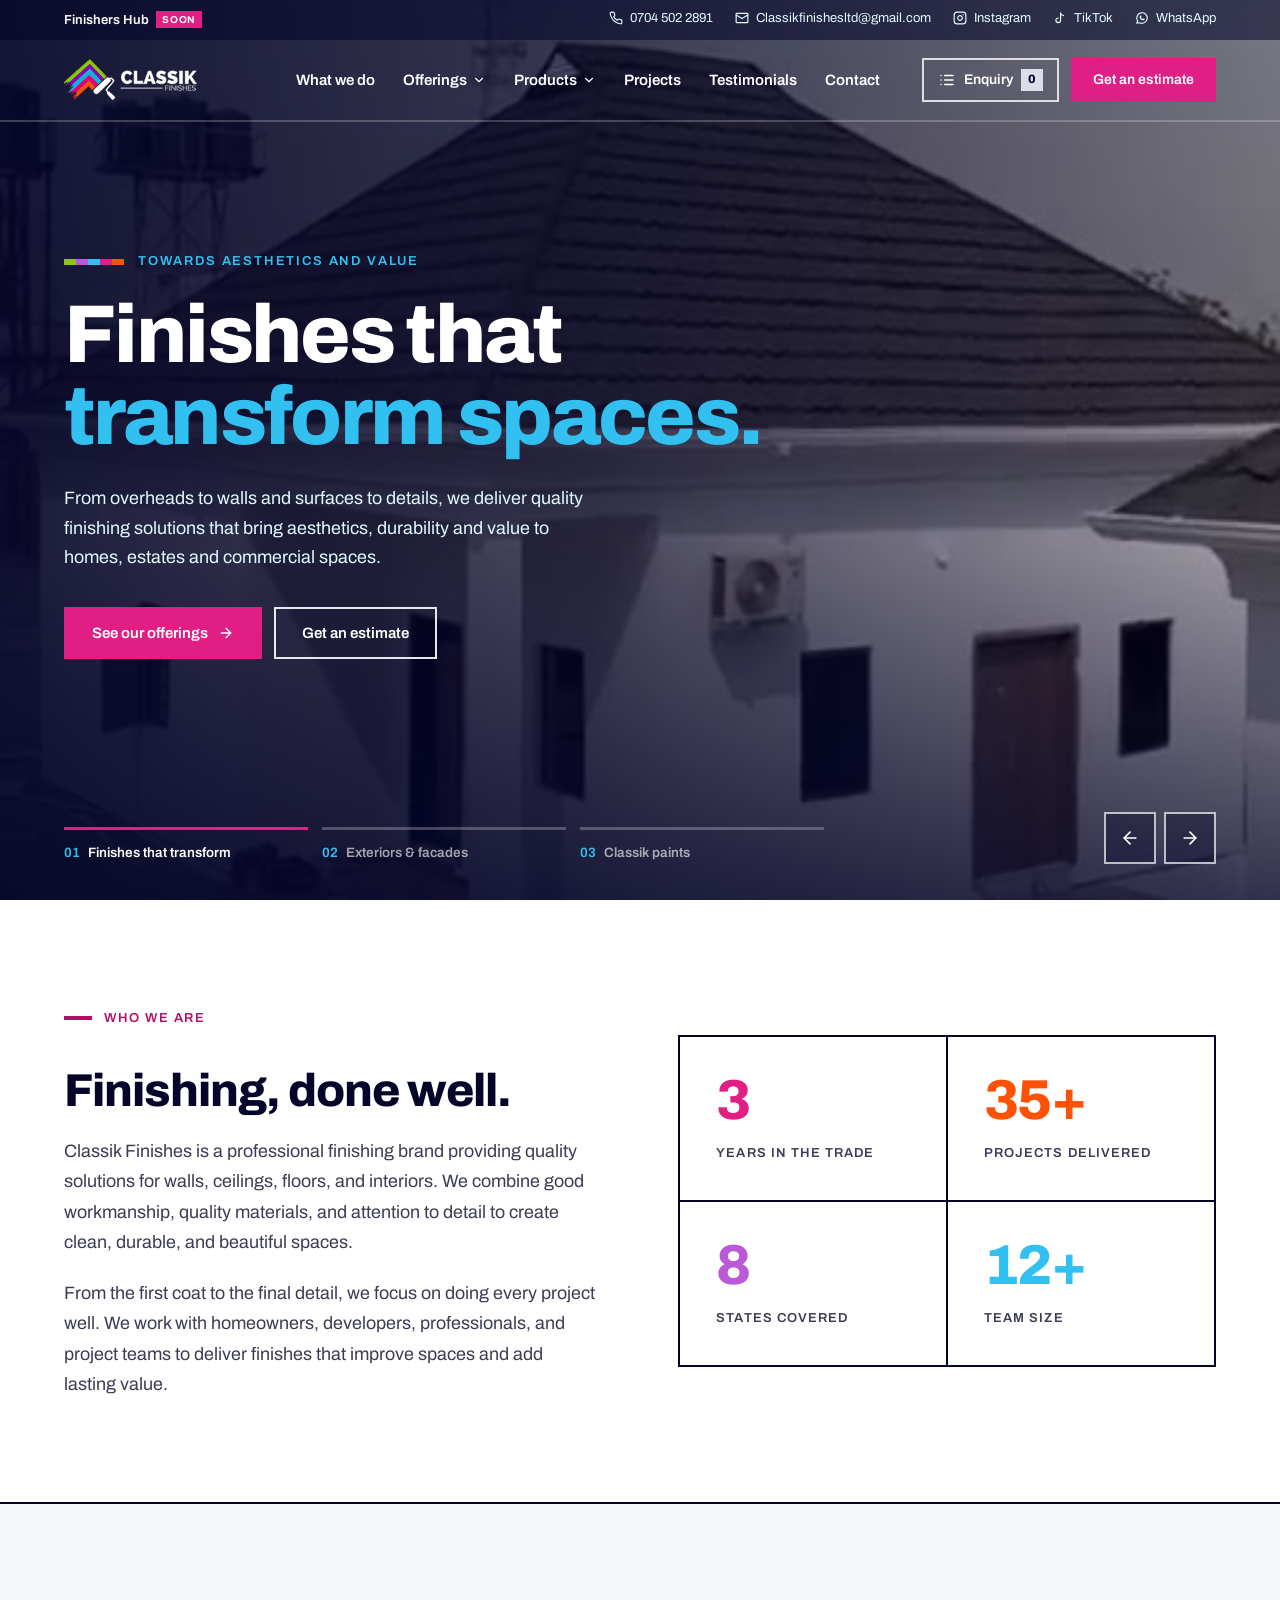
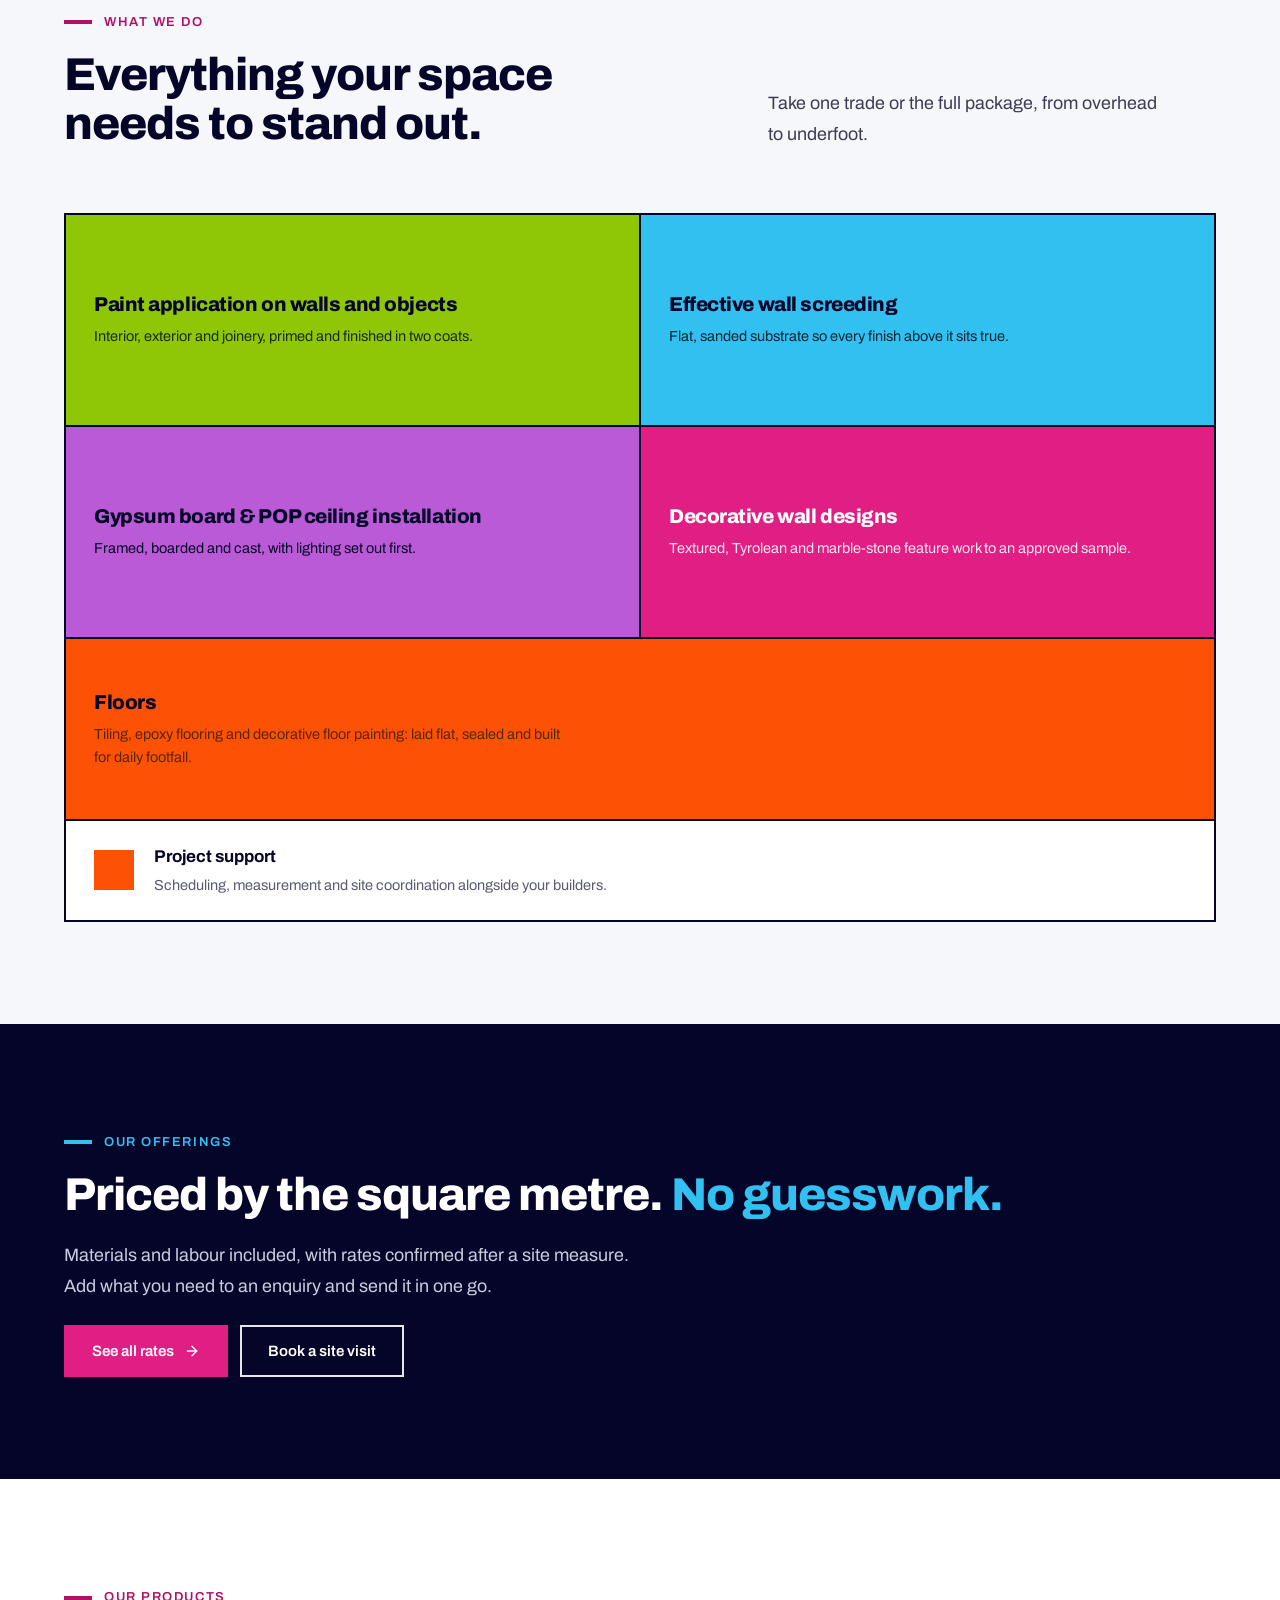
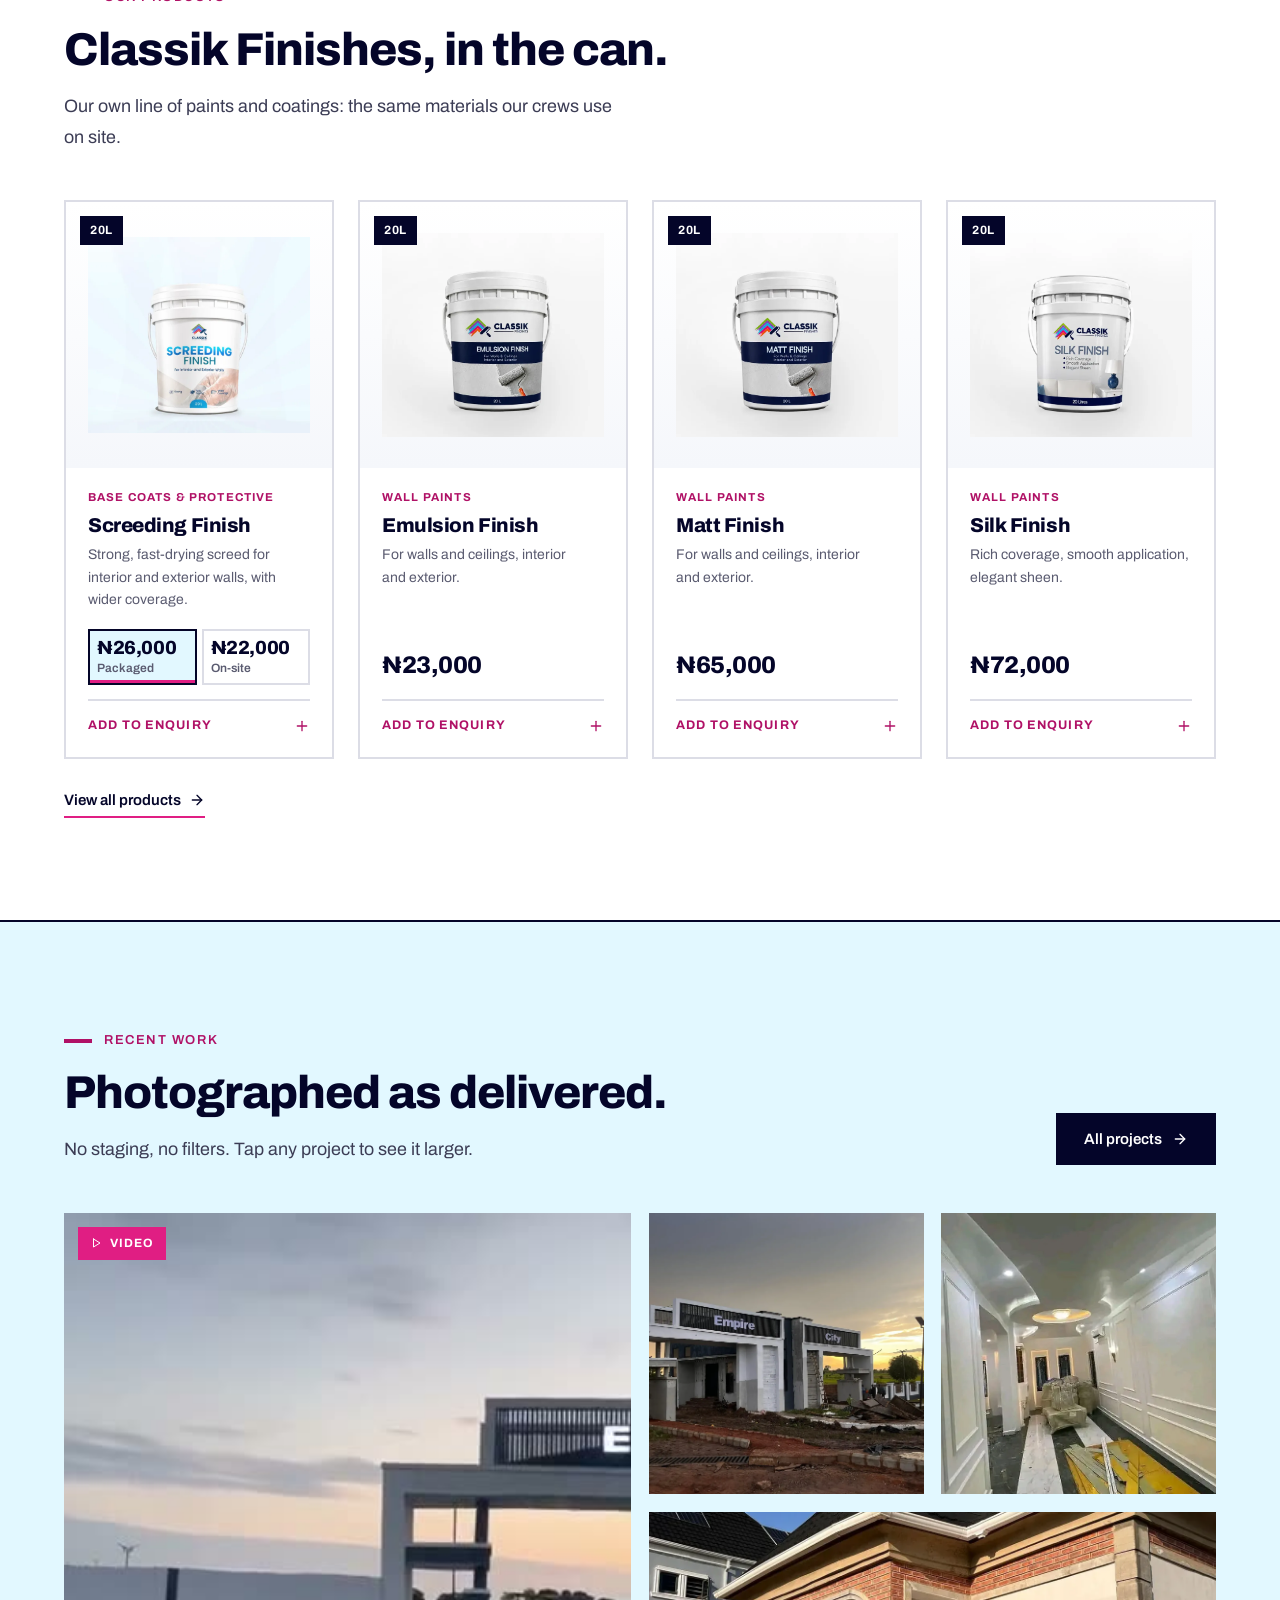
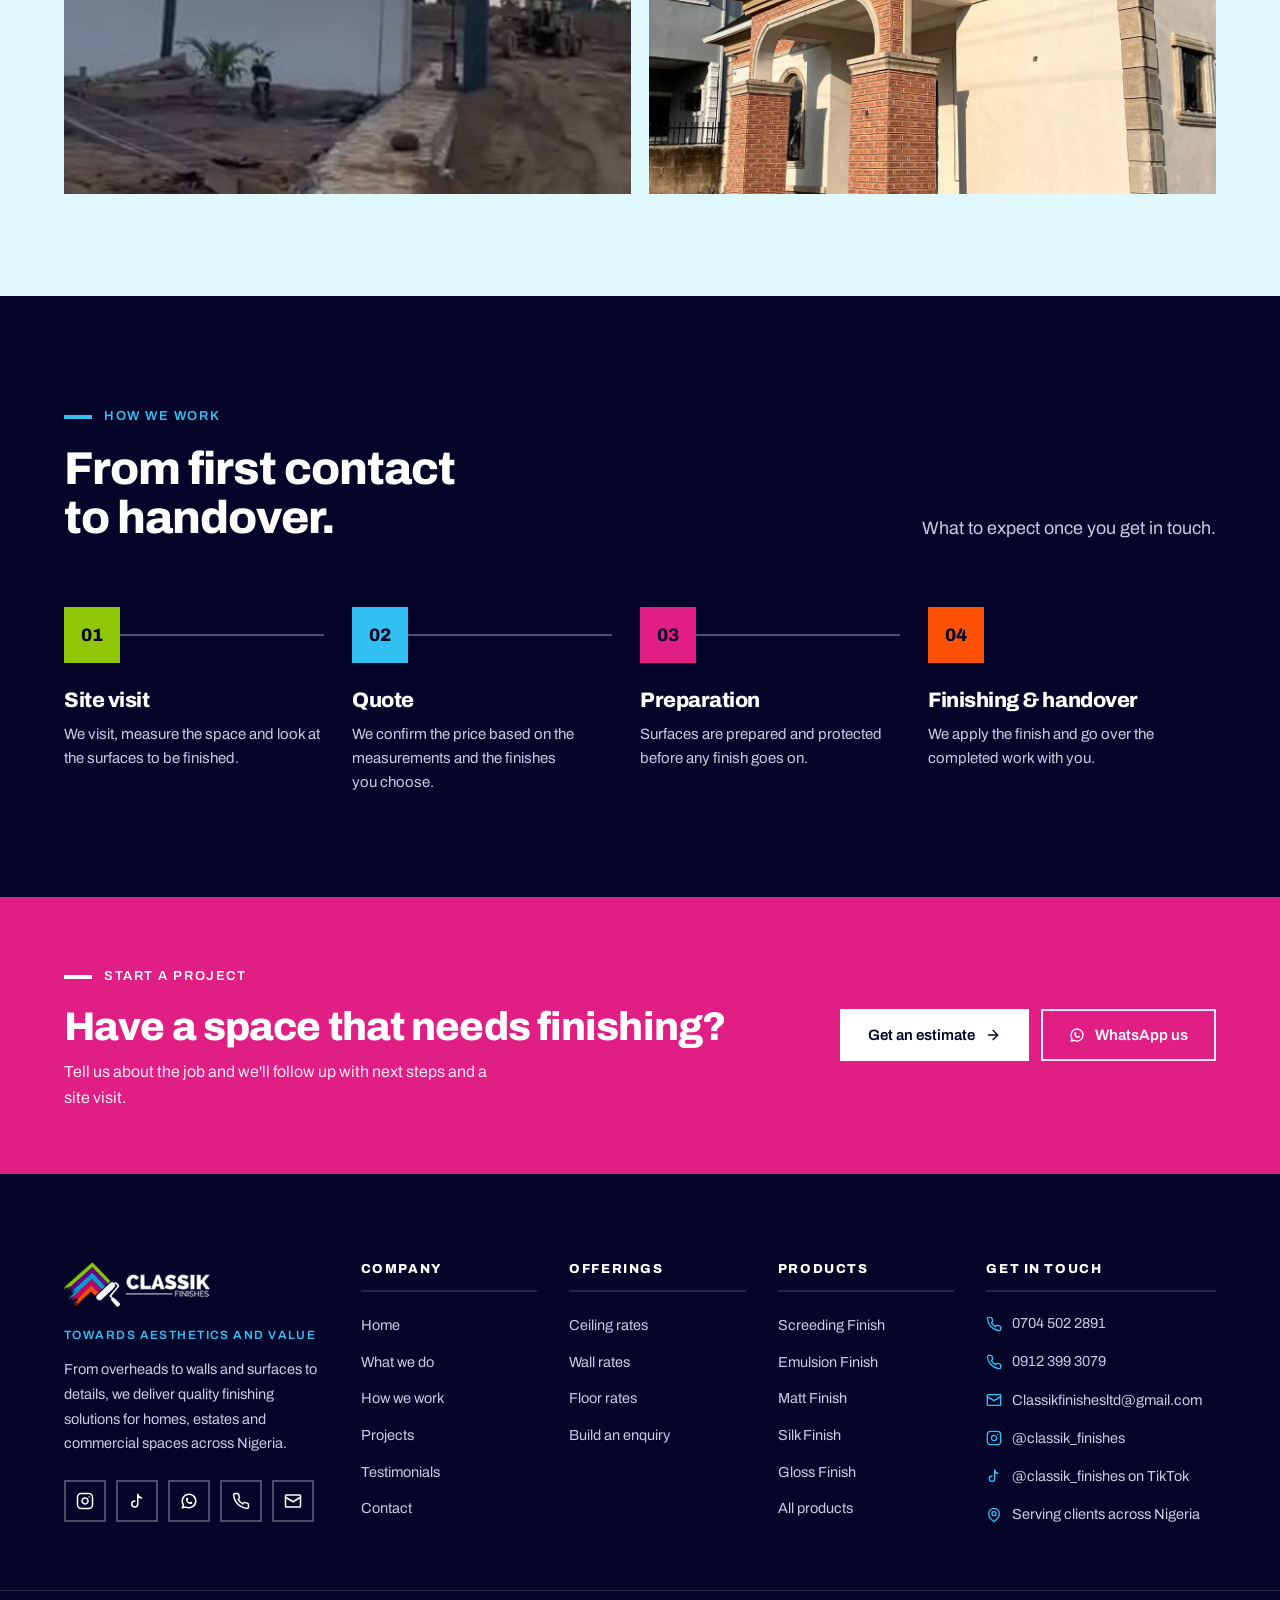
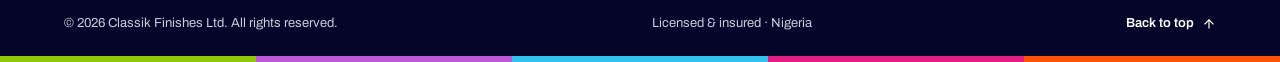
==== commit 669b3f54: "Product prices on homepage, enquiry quantities, gallery updates - Show prices on the homepage produc" ====
--- a/index.html
+++ b/index.html
@@ -158,7 +158,7 @@
           <p class="lead" style="margin-top:16px">Our own line of paints and coatings: the same materials our crews use on site.</p>
         </div>
       </div>
-      <div class="card-grid card-grid-4 reveal-stagger" id="home-products" data-render="products" data-limit="4" data-hide-price></div>
+      <div class="card-grid card-grid-4 reveal-stagger" id="home-products" data-render="products" data-limit="4"></div>
       <p style="margin-top:28px"><a class="link-arrow" href="products/">View all products <svg class="icon" width="16" height="16" viewBox="0 0 24 24" fill="none" stroke="currentColor" stroke-width="2" stroke-linecap="round" stroke-linejoin="round" aria-hidden="true"><path d="M5 12h14"/><path d="m12 5 7 7-7 7"/></svg></a></p>
     </div>
   </section>
--- a/assets/css/site.css
+++ b/assets/css/site.css
@@ -215,7 +215,9 @@
 .has-hero .site-header.is-solid { background: #fff; box-shadow: 0 10px 30px -18px rgba(4,5,41,.4); }
 .has-hero .site-header.is-solid .mainbar { border-bottom-color: var(--ink); }
 .has-hero .site-header.is-solid .topbar { background: var(--ink); }
-.has-hero .site-header.is-scrolled { transform: translateY(calc(-1 * var(--topbar-h))); }
+/* Slide the top strip away on scroll. Desktop only: a transform turns the header into the containing
+   block for the fixed mobile drawer inside it, which squashed the drawer to the header's height. */
+@media (min-width: 1081px) { .has-hero .site-header.is-scrolled { transform: translateY(calc(-1 * var(--topbar-h))); } }
 .brand img { transition: opacity 200ms ease; }
 
 /* ---------- Footer ---------- */
@@ -440,6 +442,12 @@
 .enquiry-opts button { white-space: nowrap; padding: 5px 10px; background: #fff; border: 2px solid var(--rule); color: var(--text-2); font: inherit; font-size: 12.5px; font-weight: 600; cursor: pointer; }
 .enquiry-opts button:hover { border-color: var(--ink); color: var(--ink); }
 .enquiry-opts button[aria-checked="true"] { background: var(--ink); border-color: var(--ink); color: #fff; }
+.enquiry-qty { grid-column: 2 / -1; display: inline-flex; align-items: stretch; justify-self: start; border: 2px solid var(--rule); background: #fff; }
+.enquiry-qty button { width: 34px; height: 32px; display: grid; place-items: center; background: transparent; border: 0; color: var(--ink); cursor: pointer; }
+.enquiry-qty button:hover:not(:disabled) { background: var(--pale); }
+.enquiry-qty button:disabled { color: var(--rule); cursor: default; }
+.enquiry-qty output { min-width: 36px; display: grid; place-items: center; border-inline: 2px solid var(--rule); font-weight: 700; font-size: 14px; }
+.enquiry-items .price small { text-align: right; font-weight: 500; }
 
 .chips { display: flex; flex-wrap: wrap; gap: 8px; margin-bottom: clamp(28px, 3.5vw, 40px); }
 .chip { background: #fff; border: 2px solid var(--ink); color: var(--ink); padding: 10px 18px; font-size: 14px; font-weight: 600; cursor: pointer; transition: background 200ms ease, color 200ms ease; }
@@ -474,6 +482,9 @@
 .work-grid-all { grid-auto-flow: dense; }
 .work-grid-all .tile.is-wide { grid-column: span 2; }
 .work-grid-all .tile.is-tall { grid-row: span 2; }
+.more-work { display: grid; justify-items: start; gap: 8px; margin-top: clamp(32px, 4vw, 48px); padding-top: clamp(24px, 3vw, 32px); border-top: 2px solid var(--ink); }
+.more-work-title { font-size: clamp(20px, 2vw, 24px); font-weight: 800; letter-spacing: -.015em; color: var(--ink); }
+.more-work .btn-row { margin-top: 10px; }
 .work-grid.is-filtered .tile { grid-column: auto; grid-row: auto; }
 @media (max-width: 900px) { .work-grid-all .tile.is-tall { grid-row: auto; } }
 
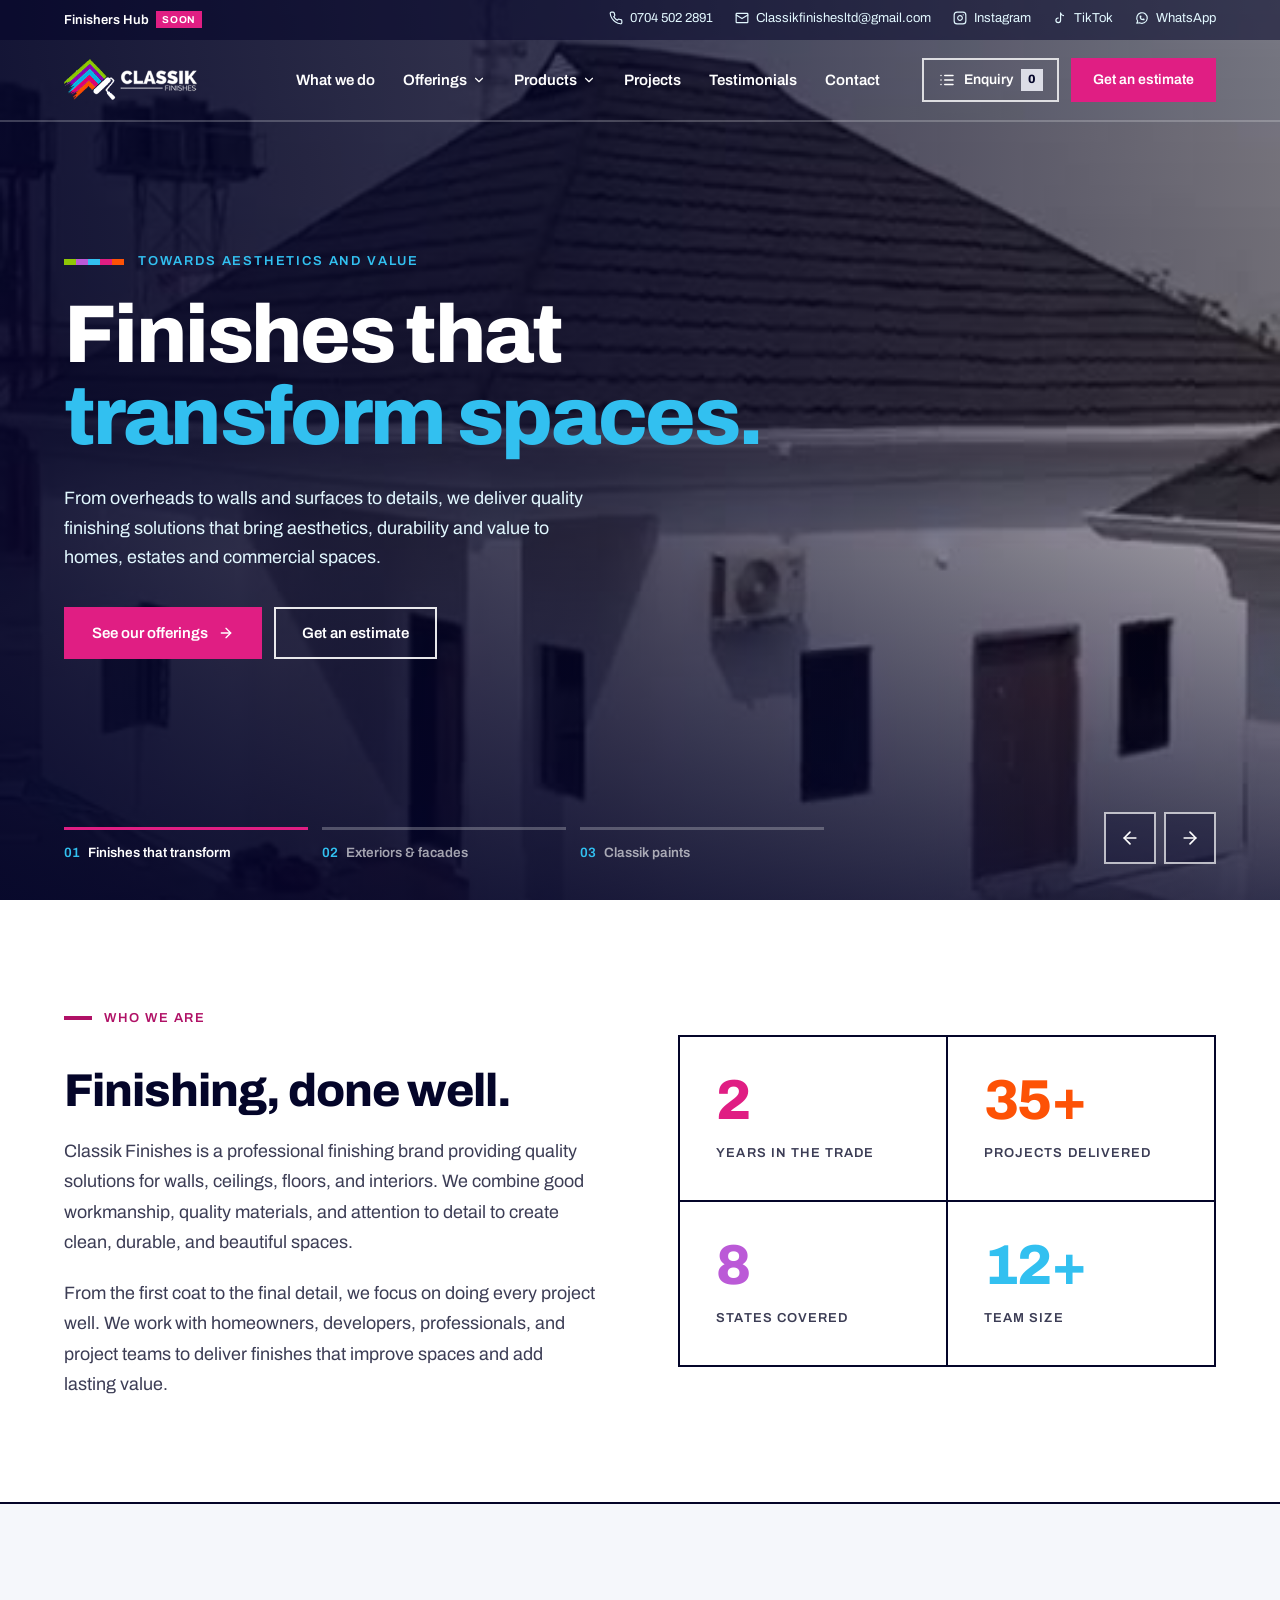
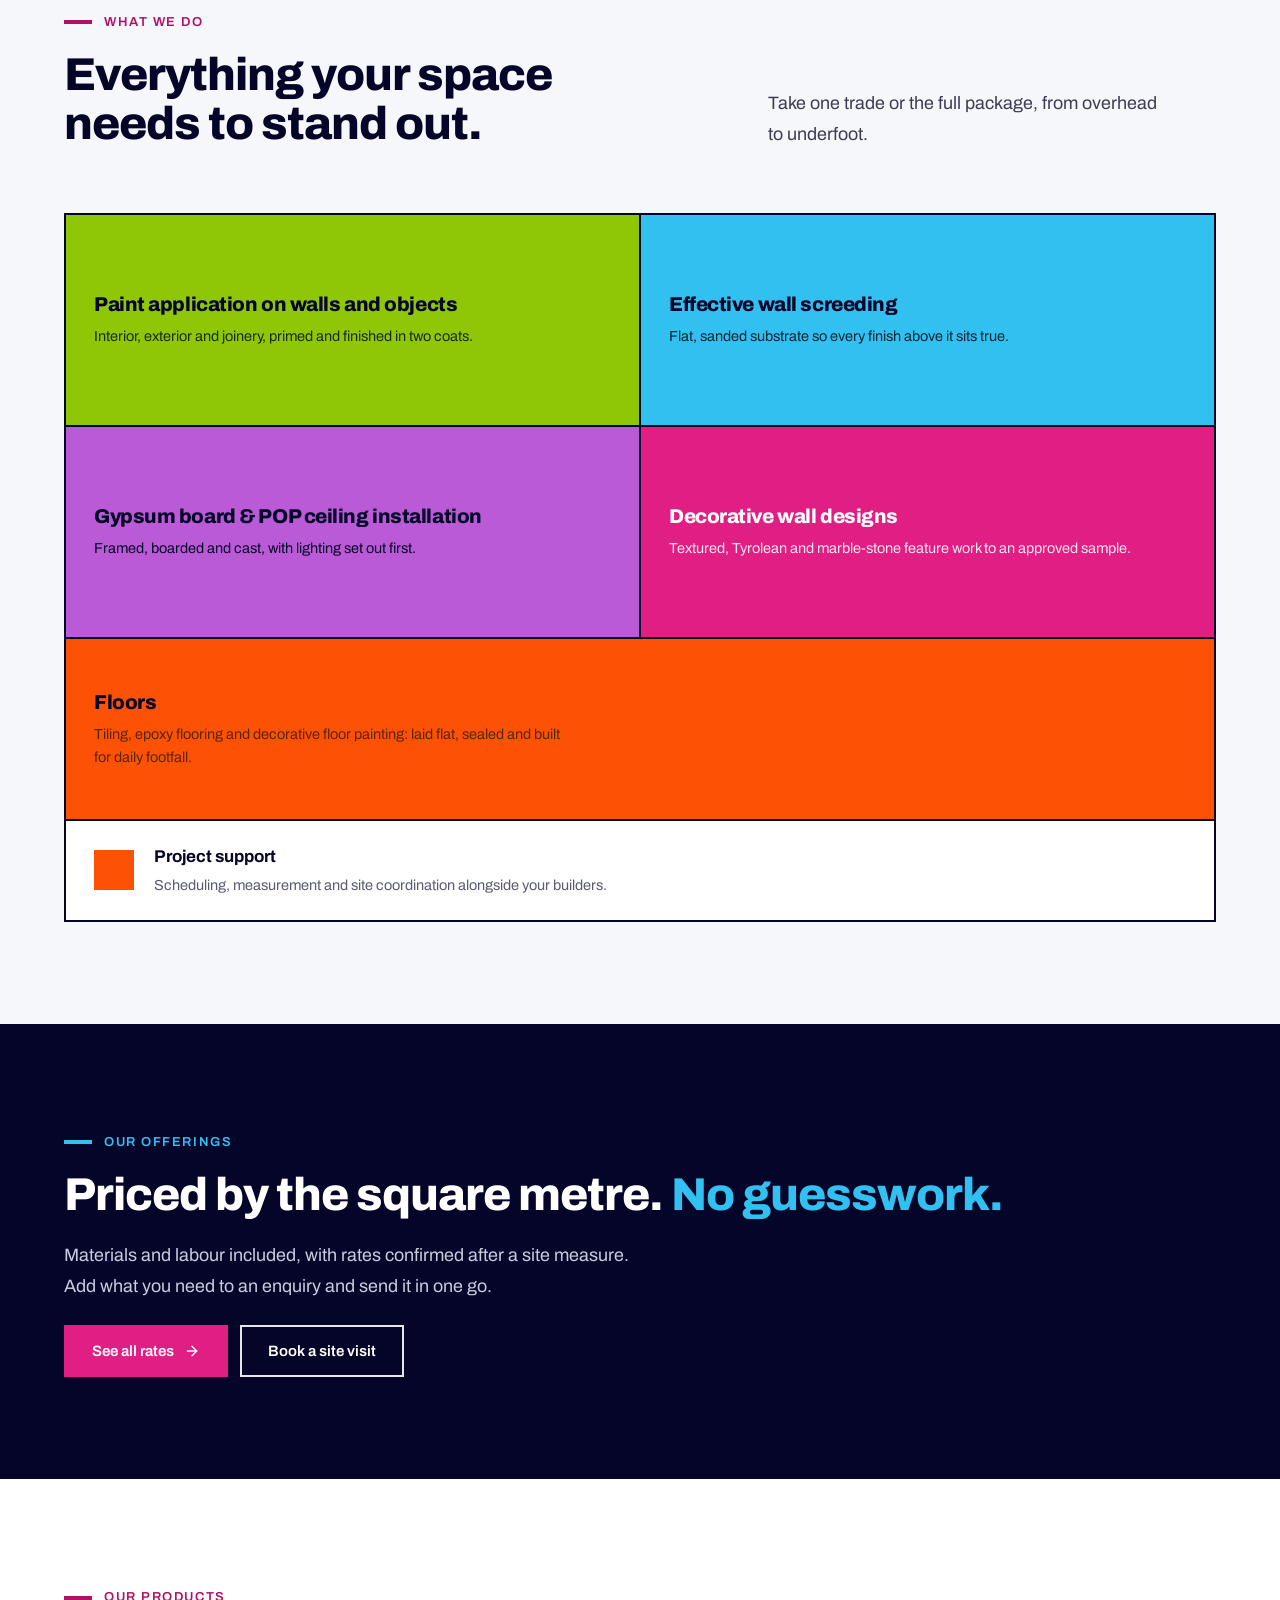
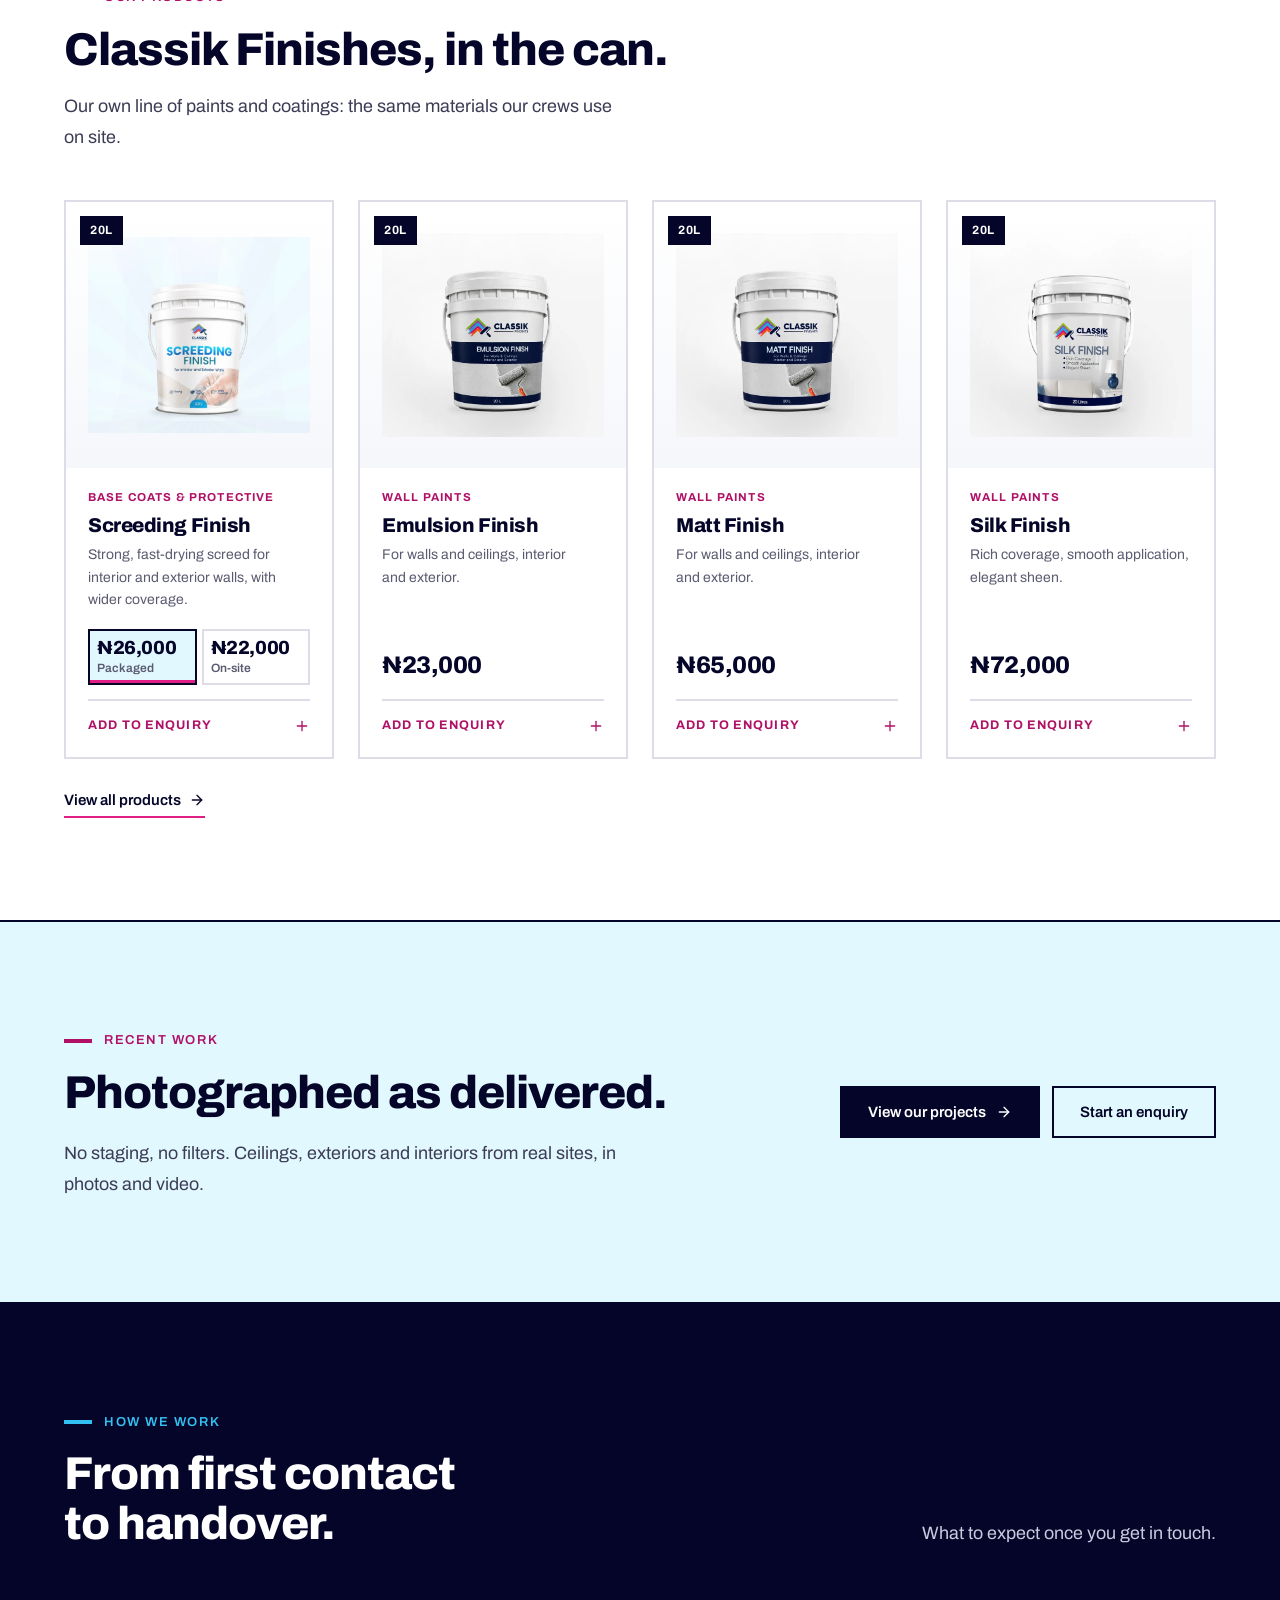
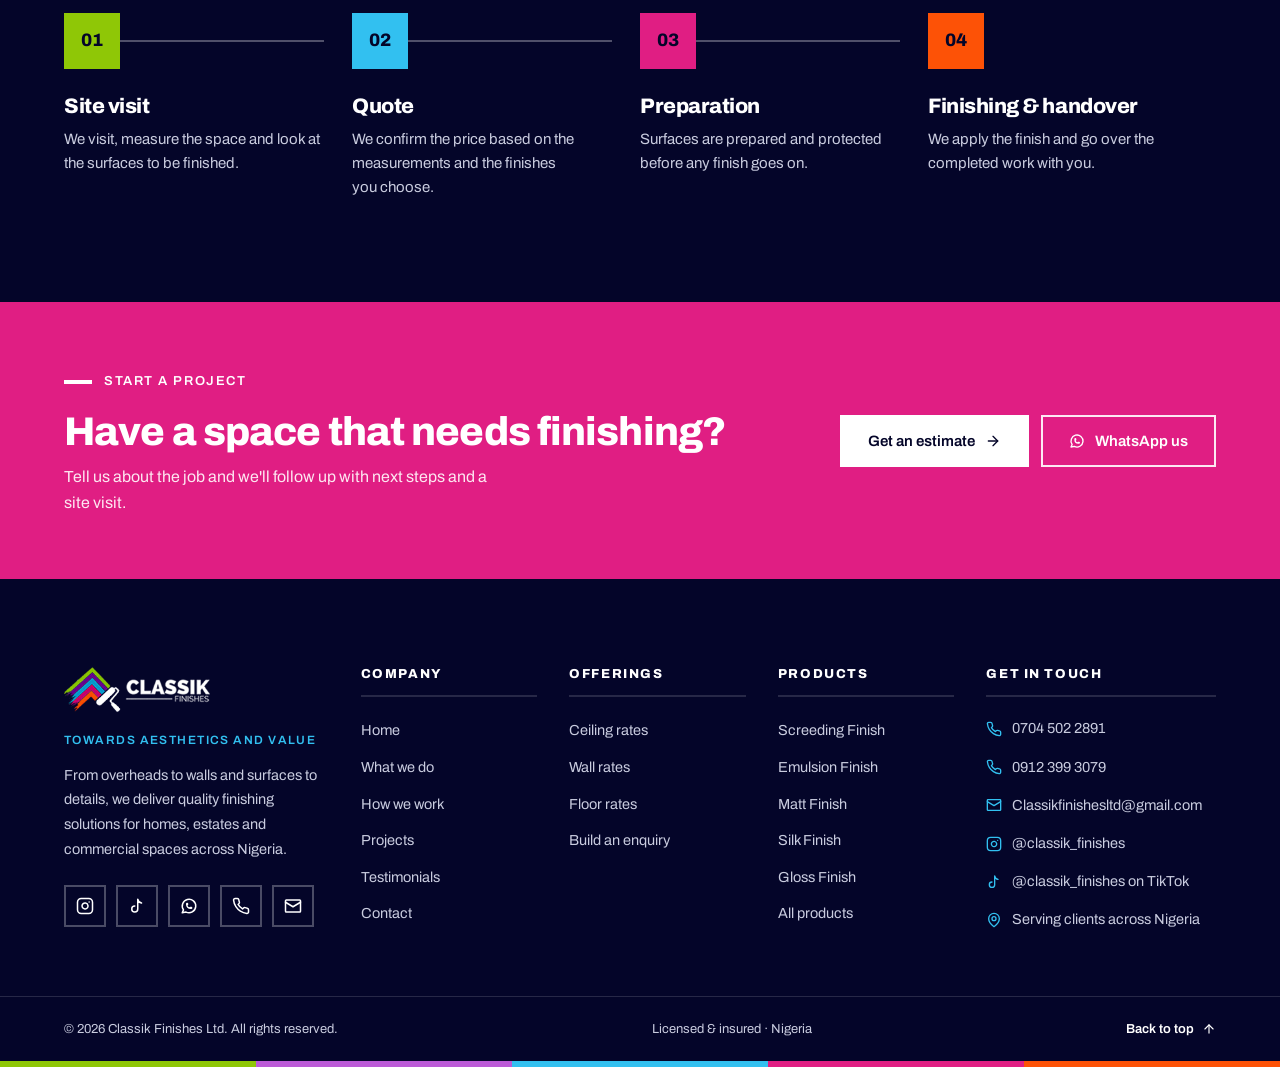
==== commit 82936f0d: "Homepage: 2 years in the trade; recent work as a link-only teaser Replace the homepage project grid " ====
--- a/index.html
+++ b/index.html
@@ -163,18 +163,18 @@
     </div>
   </section>
 
-  <!-- Featured projects -->
+  <!-- Recent work teaser -->
   <section class="section section-pale">
-    <div class="container">
-      <div class="head-with-actions reveal">
-        <div>
-          <p class="eyebrow">Recent work</p>
-          <h2 class="h-2">Photographed as delivered.</h2>
-          <p class="lead" style="margin-top:16px">No staging, no filters. Tap any project to see it larger.</p>
-        </div>
-        <a class="btn btn-ink" href="projects/">All projects <svg class="icon" width="16" height="16" viewBox="0 0 24 24" fill="none" stroke="currentColor" stroke-width="2" stroke-linecap="round" stroke-linejoin="round" aria-hidden="true"><path d="M5 12h14"/><path d="m12 5 7 7-7 7"/></svg></a>
-      </div>
-      <div class="work-grid work-grid-home reveal-stagger" data-render="projects" data-variant="home"></div>
+    <div class="container head-with-actions reveal" style="margin-bottom:0; align-items:center">
+      <div>
+        <p class="eyebrow">Recent work</p>
+        <h2 class="h-2">Photographed as delivered.</h2>
+        <p class="lead" style="margin-top:20px">No staging, no filters. Ceilings, exteriors and interiors from real sites, in photos and video.</p>
+      </div>
+      <div class="btn-row">
+        <a class="btn btn-ink" href="projects/">View our projects <svg class="icon" width="16" height="16" viewBox="0 0 24 24" fill="none" stroke="currentColor" stroke-width="2" stroke-linecap="round" stroke-linejoin="round" aria-hidden="true"><path d="M5 12h14"/><path d="m12 5 7 7-7 7"/></svg></a>
+        <a class="btn btn-outline" href="contact/">Start an enquiry</a>
+      </div>
     </div>
   </section>
 
